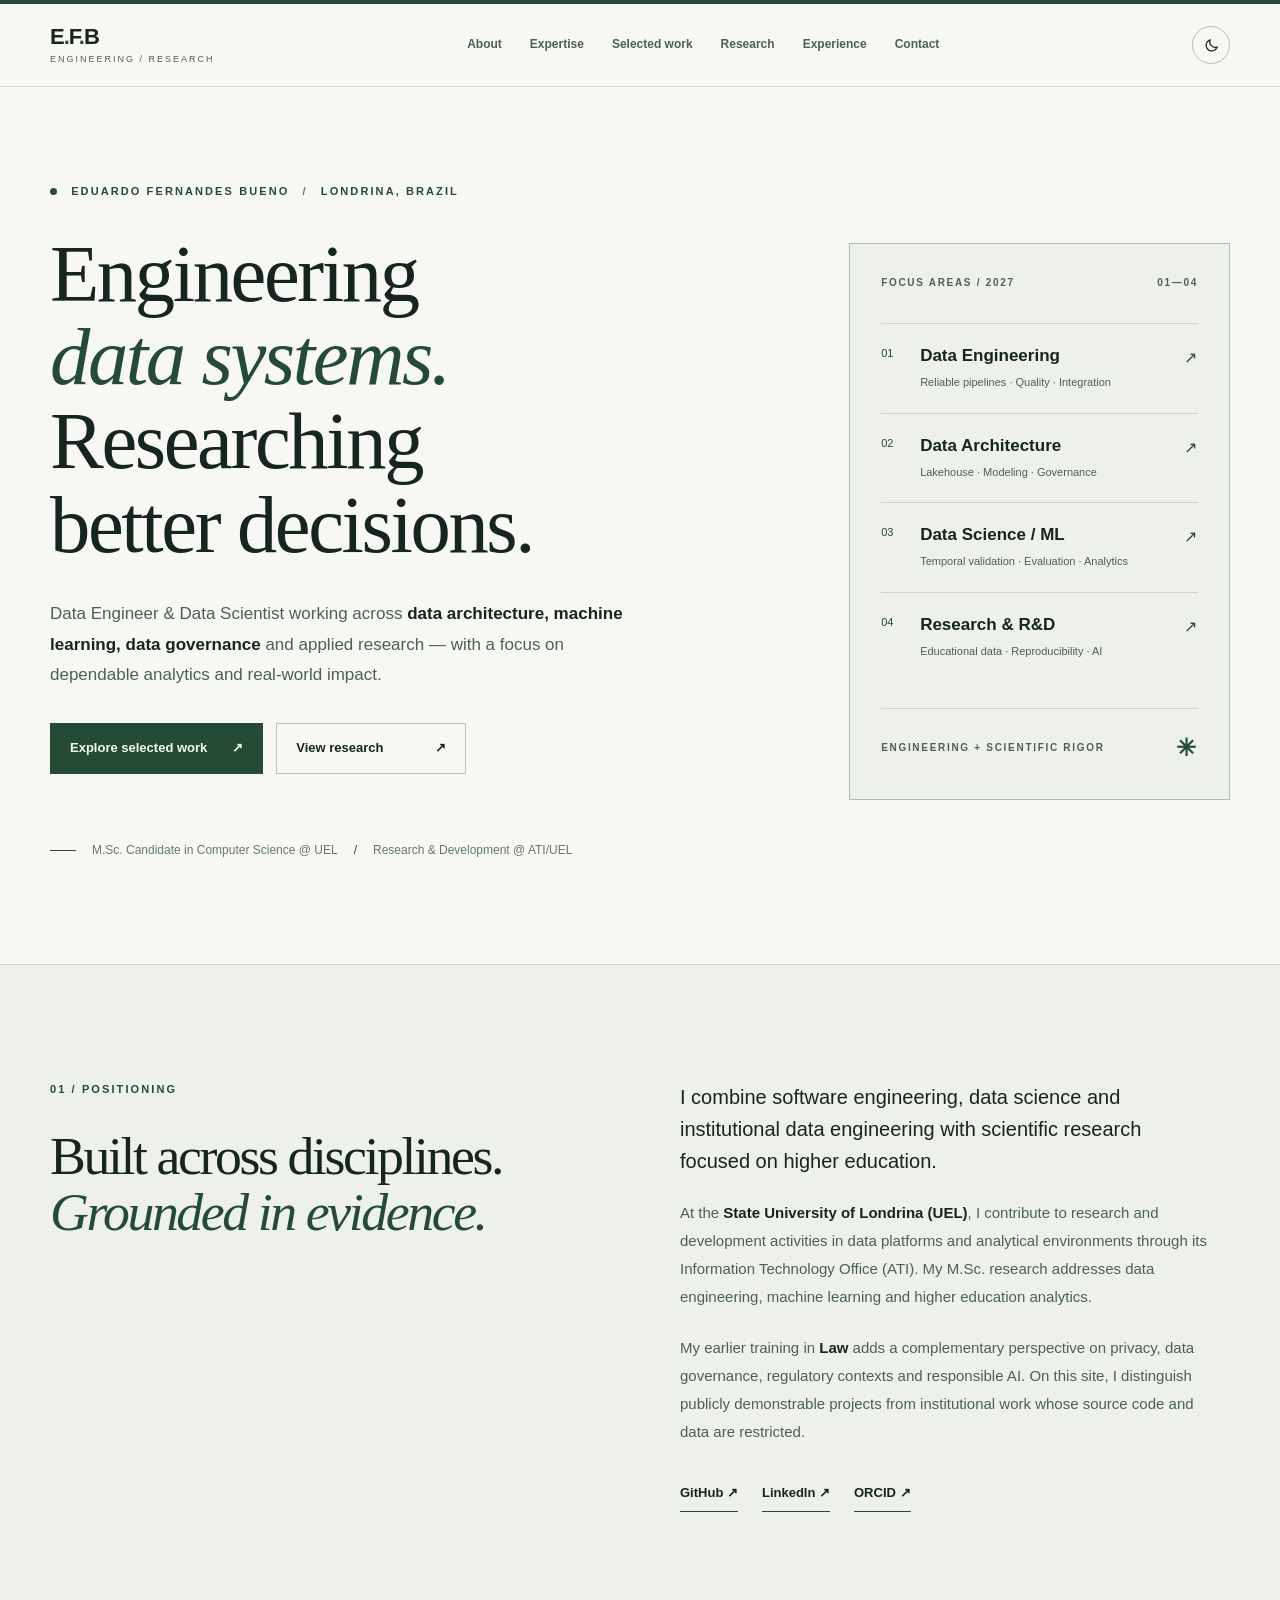
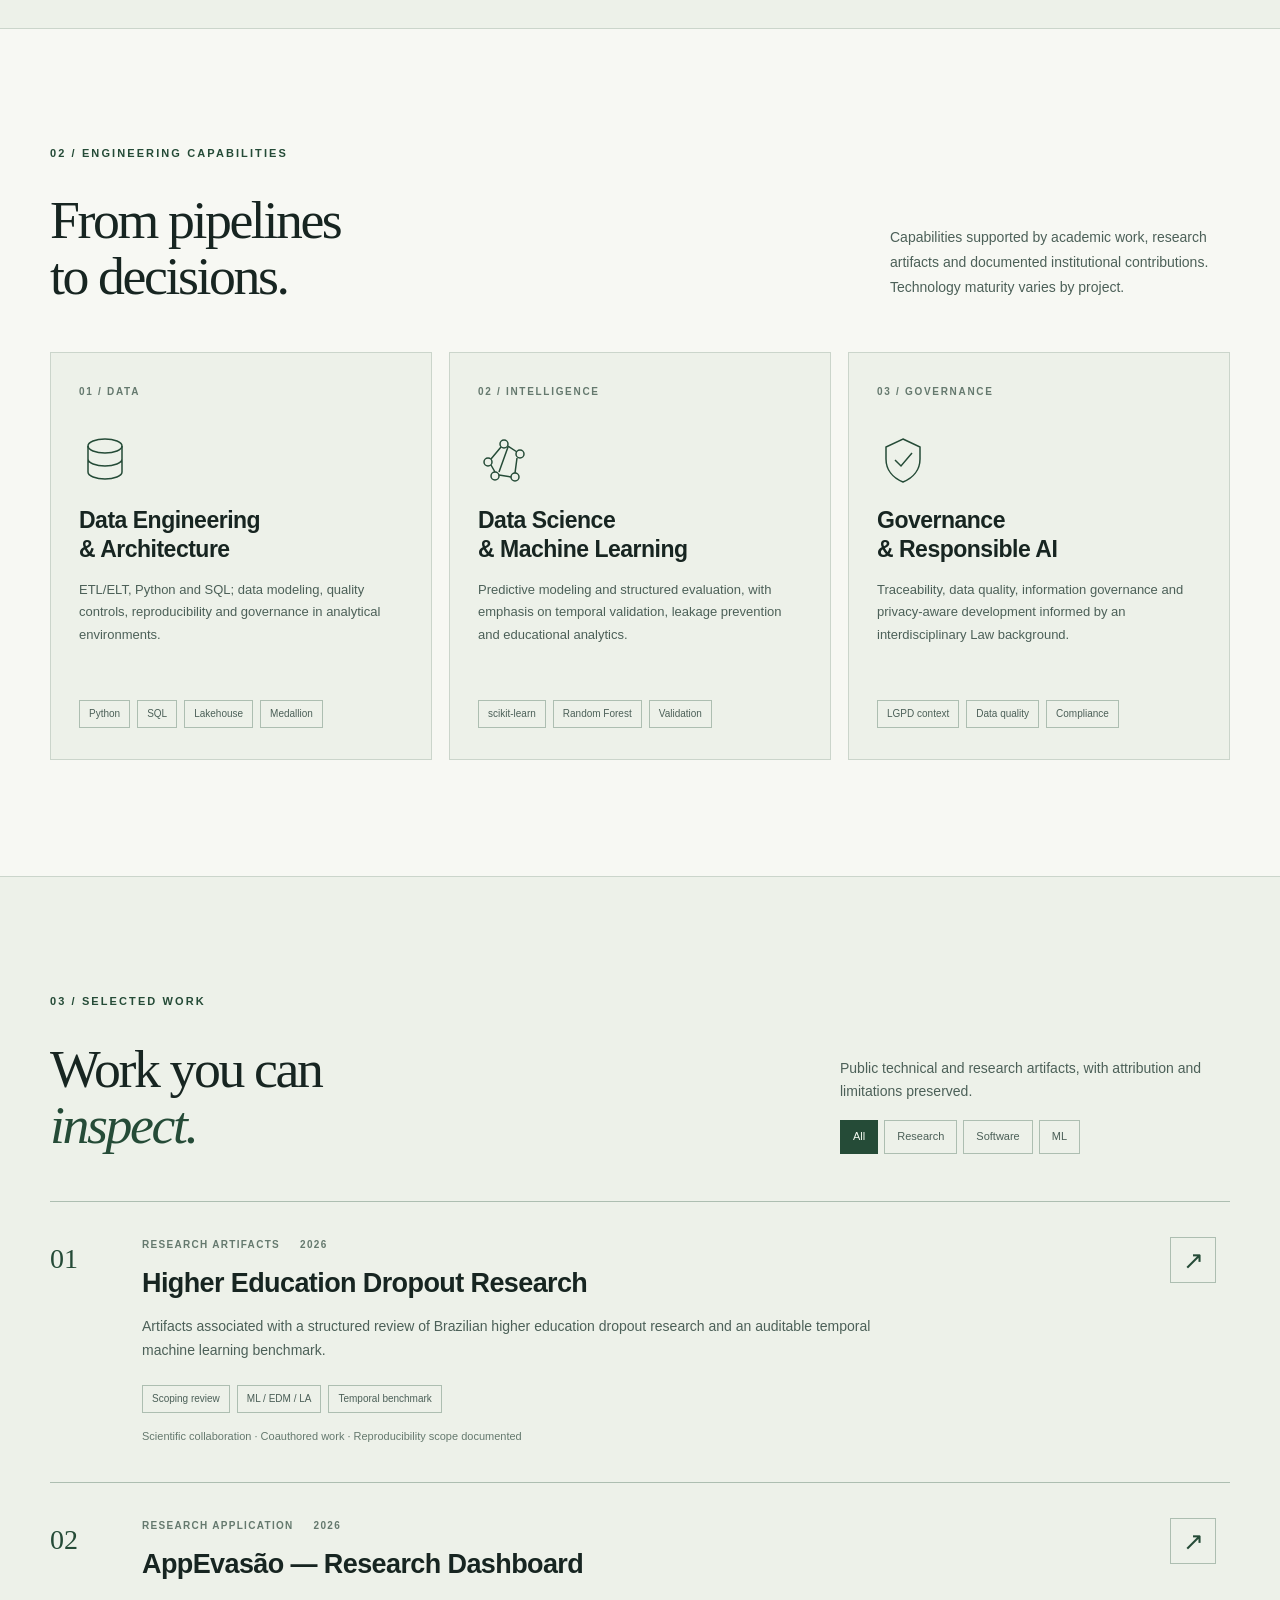
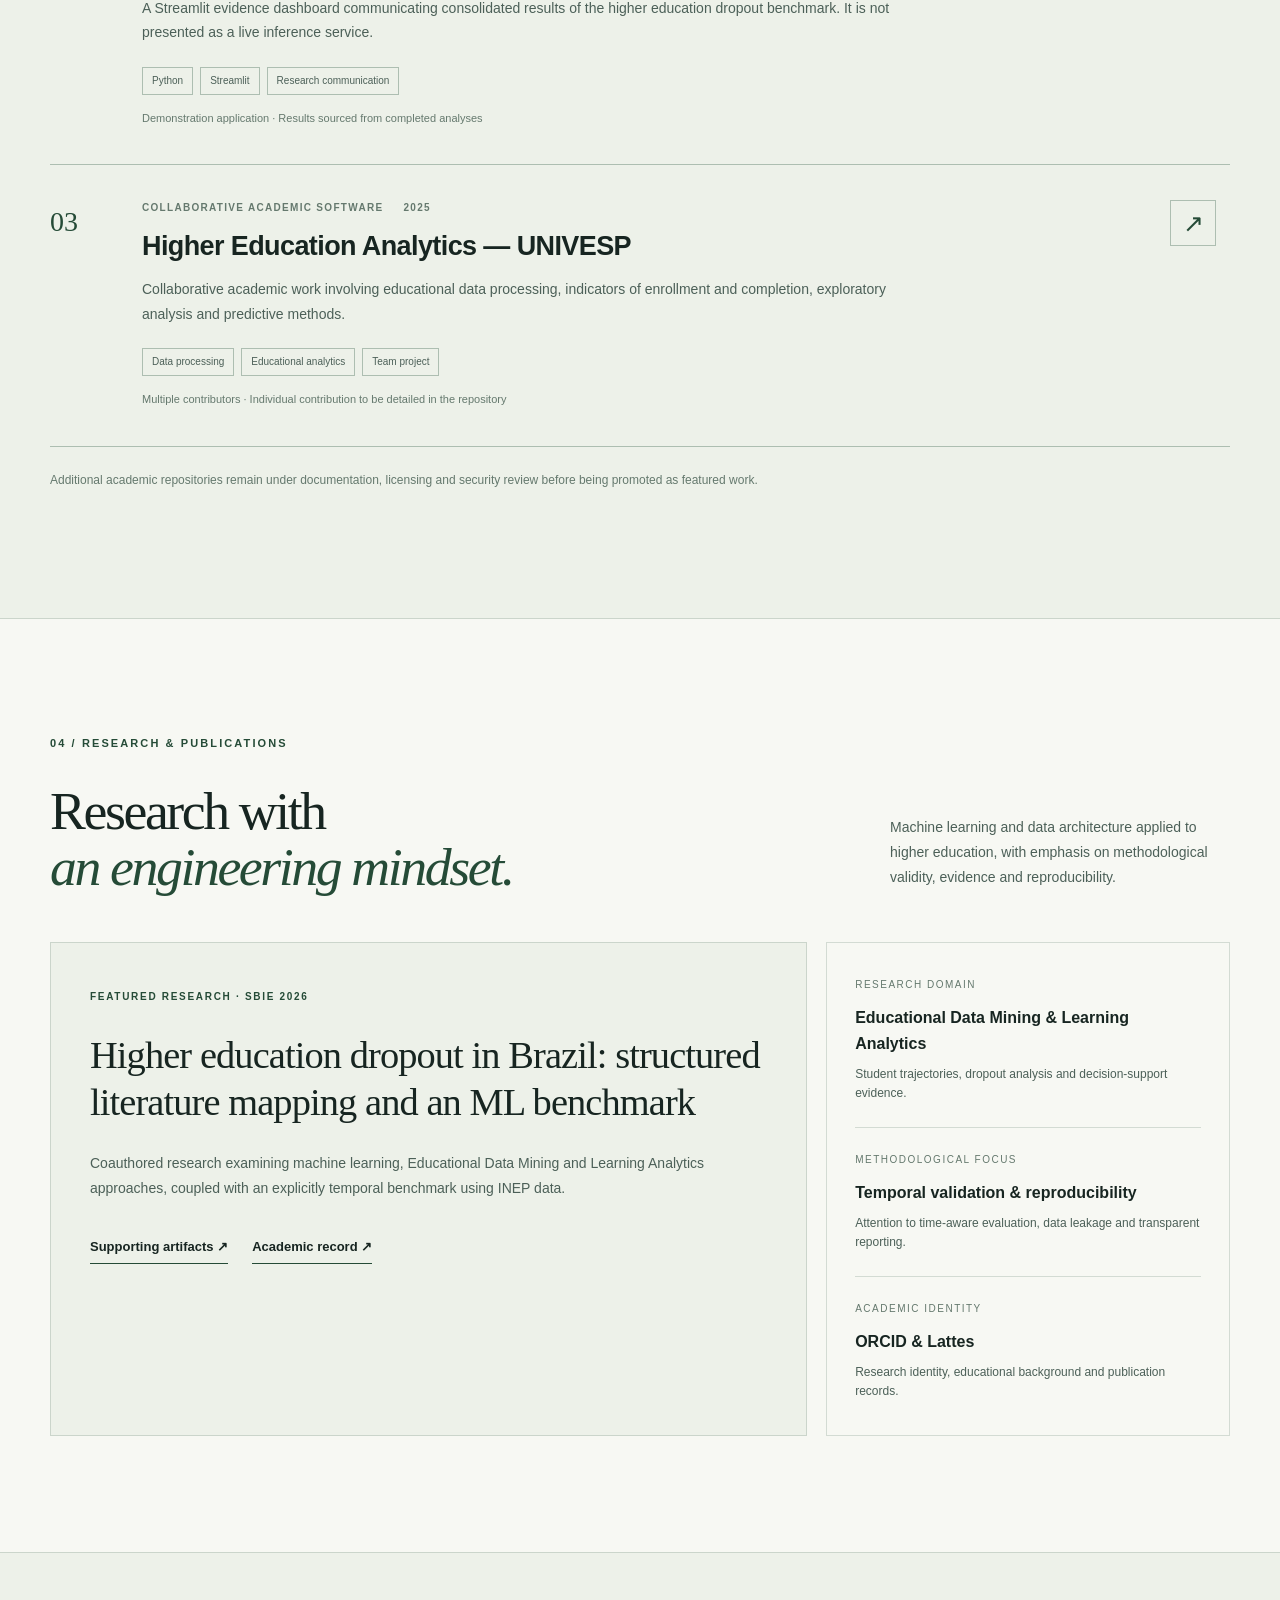
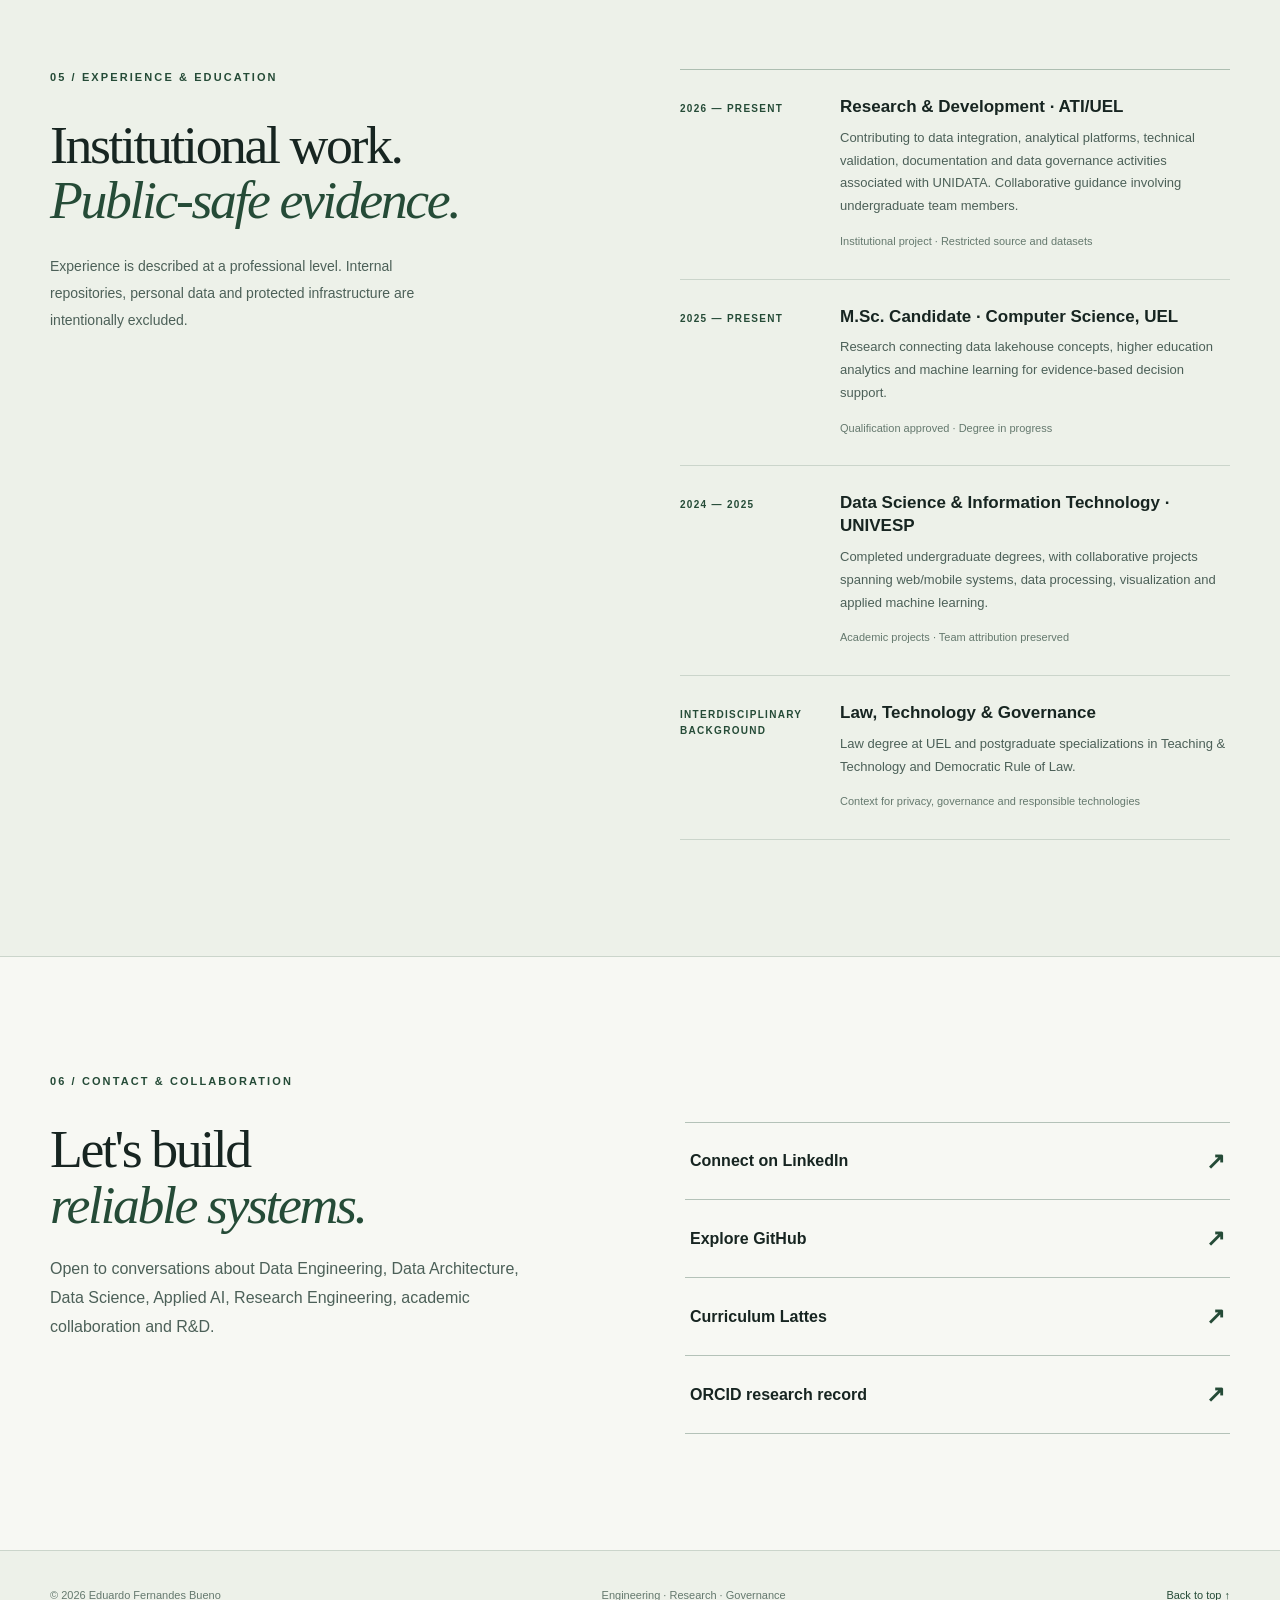
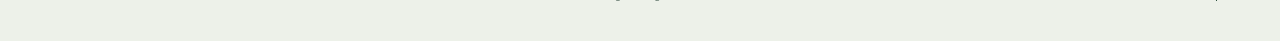
==== index.html @ 94a00563 "feat: create professional engineering and research portfolio" ====
<!doctype html>
<html lang="en" data-theme="dark">
<head>
  <meta charset="utf-8">
  <meta name="viewport" content="width=device-width, initial-scale=1">
  <meta name="color-scheme" content="dark light">
  <meta name="description" content="Eduardo Fernandes Bueno — Data Engineer, Data Scientist and M.Sc. candidate at UEL. Portfolio in data architecture, ML research, data governance and applied R&D.">
  <meta name="author" content="Eduardo Fernandes Bueno">
  <meta name="robots" content="index, follow">
  <link rel="canonical" href="https://eduardofernandesbueno.github.io/">
  <meta property="og:type" content="website">
  <meta property="og:site_name" content="Eduardo Fernandes Bueno · Engineering & Research">
  <meta property="og:title" content="Eduardo Fernandes Bueno | Data Engineering, ML & Research">
  <meta property="og:description" content="Evidence-led data engineering, applied machine learning and research at the intersection of technology, governance and higher education.">
  <meta property="og:url" content="https://eduardofernandesbueno.github.io/">
  <meta name="twitter:card" content="summary">
  <meta name="theme-color" content="#0d171a">
  <link rel="icon" href="assets/favicon.svg" type="image/svg+xml">
  <link rel="stylesheet" href="styles.css">
  <title>Eduardo Fernandes Bueno — Data Engineering, Machine Learning & Research</title>
  <script type="application/ld+json">
  {
    "@context": "https://schema.org",
    "@type": "Person",
    "name": "Eduardo Fernandes Bueno",
    "alternateName": "Eduardo F. Bueno",
    "url": "https://eduardofernandesbueno.github.io/",
    "description": "Data Engineer, Data Scientist and M.Sc. candidate in Computer Science at the State University of Londrina, Brazil.",
    "affiliation": {"@type": "CollegeOrUniversity", "name": "State University of Londrina", "alternateName": "UEL", "url": "https://www.uel.br/"},
    "alumniOf": [
      {"@type":"CollegeOrUniversity","name":"Virtual University of the State of São Paulo","alternateName":"UNIVESP"},
      {"@type":"CollegeOrUniversity","name":"State University of Londrina","alternateName":"UEL"}
    ],
    "knowsAbout": ["Data Engineering", "Data Architecture", "Data Science", "Machine Learning", "Data Governance", "Educational Data Mining", "Learning Analytics"],
    "sameAs": [
      "https://github.com/eduardofernandesbueno",
      "https://www.linkedin.com/in/eduardofernandesbueno/",
      "http://lattes.cnpq.br/8716619580595259",
      "https://orcid.org/0009-0000-8620-0211"
    ]
  }
  </script>
</head>
<body>
  <a class="skip-link" href="#main">Skip to content</a>
  <div class="top-rule" aria-hidden="true"></div>
  <header class="site-header">
    <div class="container header-inner">
      <a class="brand" href="#home" aria-label="Eduardo Fernandes Bueno — home"><span class="brand-mark" aria-hidden="true">E<span>.</span>F<span>.</span>B</span><span class="brand-caption">ENGINEERING / RESEARCH</span></a>
      <nav class="site-nav" id="site-nav" aria-label="Primary navigation">
        <a href="#about">About</a><a href="#expertise">Expertise</a><a href="#work">Selected work</a><a href="#research">Research</a><a href="#experience">Experience</a><a href="#contact">Contact</a>
      </nav>
      <div class="header-actions">
        <button class="icon-button" id="theme-toggle" type="button" aria-label="Switch color theme" title="Toggle light/dark mode"><svg aria-hidden="true" viewBox="0 0 24 24" fill="none" stroke="currentColor" stroke-width="1.7"><path d="M20 14.1A8 8 0 0 1 9.9 4 8 8 0 1 0 20 14.1Z"/></svg></button>
        <button class="icon-button mobile-menu" id="menu-toggle" type="button" aria-controls="site-nav" aria-expanded="false" aria-label="Open navigation"><svg aria-hidden="true" viewBox="0 0 24 24" fill="none" stroke="currentColor" stroke-width="1.8"><path d="M4 7h16M4 12h16M4 17h16"/></svg></button>
      </div>
    </div>
  </header>

  <main id="main">
    <section id="home" class="hero container" aria-labelledby="hero-title">
      <div class="hero-main">
        <p class="eyebrow"><span class="status-dot" aria-hidden="true"></span> EDUARDO FERNANDES BUENO <span class="divider-dot">/</span> LONDRINA, BRAZIL</p>
        <h1 id="hero-title">Engineering<br><em>data systems.</em><br>Researching<br>better decisions.</h1>
        <p class="hero-description">Data Engineer &amp; Data Scientist working across <strong>data architecture, machine learning, data governance</strong> and applied research — with a focus on dependable analytics and real-world impact.</p>
        <div class="hero-actions"><a class="button button-primary" href="#work">Explore selected work <span aria-hidden="true">↗</span></a><a class="button button-secondary" href="#research">View research <span aria-hidden="true">↗</span></a></div>
        <div class="hero-bottom"><span class="mini-rule" aria-hidden="true"></span><span>M.Sc. Candidate in Computer Science @ UEL</span><span class="slash">/</span><span>Research &amp; Development @ ATI/UEL</span></div>
      </div>
      <aside class="hero-panel" aria-label="Areas of focus">
        <div class="panel-top"><span>FOCUS AREAS / 2027</span><span aria-hidden="true">01—04</span></div>
        <div class="focus-list">
          <div class="focus-row"><span class="focus-number">01</span><div><strong>Data Engineering</strong><small>Reliable pipelines · Quality · Integration</small></div><span class="focus-arrow" aria-hidden="true">↗</span></div>
          <div class="focus-row"><span class="focus-number">02</span><div><strong>Data Architecture</strong><small>Lakehouse · Modeling · Governance</small></div><span class="focus-arrow" aria-hidden="true">↗</span></div>
          <div class="focus-row"><span class="focus-number">03</span><div><strong>Data Science / ML</strong><small>Temporal validation · Evaluation · Analytics</small></div><span class="focus-arrow" aria-hidden="true">↗</span></div>
          <div class="focus-row"><span class="focus-number">04</span><div><strong>Research &amp; R&amp;D</strong><small>Educational data · Reproducibility · AI</small></div><span class="focus-arrow" aria-hidden="true">↗</span></div>
        </div>
        <div class="panel-bottom"><span>ENGINEERING + SCIENTIFIC RIGOR</span><span class="small-asterisk">✳</span></div>
      </aside>
    </section>

    <section id="about" class="section section-contrast">
      <div class="container about-grid">
        <div><p class="section-label">01 / POSITIONING</p><h2>Built across disciplines.<br><em>Grounded in evidence.</em></h2></div>
        <div class="body-column"><p class="lead">I combine software engineering, data science and institutional data engineering with scientific research focused on higher education.</p><p>At the <strong>State University of Londrina (UEL)</strong>, I contribute to research and development activities in data platforms and analytical environments through its Information Technology Office (ATI). My M.Sc. research addresses data engineering, machine learning and higher education analytics.</p><p>My earlier training in <strong>Law</strong> adds a complementary perspective on privacy, data governance, regulatory contexts and responsible AI. On this site, I distinguish publicly demonstrable projects from institutional work whose source code and data are restricted.</p><div class="inline-links"><a href="https://github.com/eduardofernandesbueno" target="_blank" rel="noopener noreferrer">GitHub ↗</a><a href="https://www.linkedin.com/in/eduardofernandesbueno/" target="_blank" rel="noopener noreferrer">LinkedIn ↗</a><a href="https://orcid.org/0009-0000-8620-0211" target="_blank" rel="noopener noreferrer">ORCID ↗</a></div></div>
      </div>
    </section>

    <section id="expertise" class="section container">
      <div class="section-heading"><div><p class="section-label">02 / ENGINEERING CAPABILITIES</p><h2>From pipelines<br>to decisions.</h2></div><p class="section-aside">Capabilities supported by academic work, research artifacts and documented institutional contributions. Technology maturity varies by project.</p></div>
      <div class="expertise-grid">
        <article class="expertise-card"><span class="card-index">01 / DATA</span><div class="expertise-icon" aria-hidden="true"><svg viewBox="0 0 52 52" fill="none" stroke="currentColor" stroke-width="1.5"><ellipse cx="26" cy="12" rx="17" ry="7"/><path d="M9 12v13c0 4 8 7 17 7s17-3 17-7V12M9 25v13c0 4 8 7 17 7s17-3 17-7V25"/></svg></div><h3>Data Engineering<br>&amp; Architecture</h3><p>ETL/ELT, Python and SQL; data modeling, quality controls, reproducibility and governance in analytical environments.</p><div class="tags"><span>Python</span><span>SQL</span><span>Lakehouse</span><span>Medallion</span></div></article>
        <article class="expertise-card"><span class="card-index">02 / INTELLIGENCE</span><div class="expertise-icon" aria-hidden="true"><svg viewBox="0 0 52 52" fill="none" stroke="currentColor" stroke-width="1.5"><circle cx="10" cy="28" r="4"/><circle cx="26" cy="10" r="4"/><circle cx="42" cy="20" r="4"/><circle cx="37" cy="43" r="4"/><circle cx="17" cy="42" r="4"/><path d="m13 25 10-12m7-1 9 6m0 6-2 15M21 41l12 2M13 31l4 7m13-25-9 25"/></svg></div><h3>Data Science<br>&amp; Machine Learning</h3><p>Predictive modeling and structured evaluation, with emphasis on temporal validation, leakage prevention and educational analytics.</p><div class="tags"><span>scikit-learn</span><span>Random Forest</span><span>Validation</span></div></article>
        <article class="expertise-card"><span class="card-index">03 / GOVERNANCE</span><div class="expertise-icon" aria-hidden="true"><svg viewBox="0 0 52 52" fill="none" stroke="currentColor" stroke-width="1.5"><path d="m26 5 17 8v12c0 11-7 19-17 23C16 44 9 36 9 25V13L26 5Z"/><path d="m18 26 6 6 11-13"/></svg></div><h3>Governance<br>&amp; Responsible AI</h3><p>Traceability, data quality, information governance and privacy-aware development informed by an interdisciplinary Law background.</p><div class="tags"><span>LGPD context</span><span>Data quality</span><span>Compliance</span></div></article>
      </div>
    </section>

    <section id="work" class="section section-work">
      <div class="container">
        <div class="section-heading"><div><p class="section-label">03 / SELECTED WORK</p><h2>Work you can<br><em>inspect.</em></h2></div><div class="work-tools"><p>Public technical and research artifacts, with attribution and limitations preserved.</p><div class="filter-controls" role="group" aria-label="Filter selected work"><button type="button" class="filter active" data-filter="all" aria-pressed="true">All</button><button type="button" class="filter" data-filter="research" aria-pressed="false">Research</button><button type="button" class="filter" data-filter="software" aria-pressed="false">Software</button><button type="button" class="filter" data-filter="ml" aria-pressed="false">ML</button></div></div></div>
        <div class="projects" id="project-list">
          <article class="project" data-categories="research ml"><div class="project-number">01</div><div class="project-content"><div class="project-meta"><span>RESEARCH ARTIFACTS</span><span>2026</span></div><h3>Higher Education Dropout Research</h3><p>Artifacts associated with a structured review of Brazilian higher education dropout research and an auditable temporal machine learning benchmark.</p><div class="project-tags"><span>Scoping review</span><span>ML / EDM / LA</span><span>Temporal benchmark</span></div><div class="project-note">Scientific collaboration · Coauthored work · Reproducibility scope documented</div></div><a class="project-link" href="https://github.com/eduardofernandesbueno/sbie2026-evasao-ensino-superior-artefatos" target="_blank" rel="noopener noreferrer" aria-label="Open research artifacts repository">↗</a></article>
          <article class="project" data-categories="software ml"><div class="project-number">02</div><div class="project-content"><div class="project-meta"><span>RESEARCH APPLICATION</span><span>2026</span></div><h3>AppEvasão — Research Dashboard</h3><p>A Streamlit evidence dashboard communicating consolidated results of the higher education dropout benchmark. It is not presented as a live inference service.</p><div class="project-tags"><span>Python</span><span>Streamlit</span><span>Research communication</span></div><div class="project-note">Demonstration application · Results sourced from completed analyses</div></div><a class="project-link" href="https://github.com/eduardofernandesbueno/appevasao-sbie-deploy" target="_blank" rel="noopener noreferrer" aria-label="Open AppEvasão repository">↗</a></article>
          <article class="project" data-categories="software ml"><div class="project-number">03</div><div class="project-content"><div class="project-meta"><span>COLLABORATIVE ACADEMIC SOFTWARE</span><span>2025</span></div><h3>Higher Education Analytics — UNIVESP</h3><p>Collaborative academic work involving educational data processing, indicators of enrollment and completion, exploratory analysis and predictive methods.</p><div class="project-tags"><span>Data processing</span><span>Educational analytics</span><span>Team project</span></div><div class="project-note">Multiple contributors · Individual contribution to be detailed in the repository</div></div><a class="project-link" href="https://github.com/eduardofernandesbueno/TCC" target="_blank" rel="noopener noreferrer" aria-label="Open UNIVESP TCC repository">↗</a></article>
        </div>
        <p class="work-footnote">Additional academic repositories remain under documentation, licensing and security review before being promoted as featured work.</p>
      </div>
    </section>

    <section id="research" class="section container">
      <div class="section-heading"><div><p class="section-label">04 / RESEARCH & PUBLICATIONS</p><h2>Research with<br><em>an engineering mindset.</em></h2></div><p class="section-aside">Machine learning and data architecture applied to higher education, with emphasis on methodological validity, evidence and reproducibility.</p></div>
      <div class="research-layout"><div class="research-feature"><span class="research-tag">FEATURED RESEARCH · SBIE 2026</span><h3>Higher education dropout in Brazil: structured literature mapping and an ML benchmark</h3><p>Coauthored research examining machine learning, Educational Data Mining and Learning Analytics approaches, coupled with an explicitly temporal benchmark using INEP data.</p><div class="research-actions"><a class="text-arrow" href="https://github.com/eduardofernandesbueno/sbie2026-evasao-ensino-superior-artefatos" target="_blank" rel="noopener noreferrer">Supporting artifacts <span aria-hidden="true">↗</span></a><a class="text-arrow" href="http://lattes.cnpq.br/8716619580595259" target="_blank" rel="noopener noreferrer">Academic record <span aria-hidden="true">↗</span></a></div></div><div class="research-side"><div class="side-item"><span>RESEARCH DOMAIN</span><strong>Educational Data Mining &amp; Learning Analytics</strong><p>Student trajectories, dropout analysis and decision-support evidence.</p></div><div class="side-item"><span>METHODOLOGICAL FOCUS</span><strong>Temporal validation &amp; reproducibility</strong><p>Attention to time-aware evaluation, data leakage and transparent reporting.</p></div><div class="side-item"><span>ACADEMIC IDENTITY</span><strong>ORCID &amp; Lattes</strong><p>Research identity, educational background and publication records.</p></div></div></div>
    </section>

    <section id="experience" class="section section-contrast"><div class="container experience-grid"><div><p class="section-label">05 / EXPERIENCE & EDUCATION</p><h2>Institutional work.<br><em>Public-safe evidence.</em></h2><p class="experience-intro">Experience is described at a professional level. Internal repositories, personal data and protected infrastructure are intentionally excluded.</p></div><div class="timeline"><article class="timeline-item"><span>2026 — PRESENT</span><div><h3>Research &amp; Development · ATI/UEL</h3><p>Contributing to data integration, analytical platforms, technical validation, documentation and data governance activities associated with UNIDATA. Collaborative guidance involving undergraduate team members.</p><small>Institutional project · Restricted source and datasets</small></div></article><article class="timeline-item"><span>2025 — PRESENT</span><div><h3>M.Sc. Candidate · Computer Science, UEL</h3><p>Research connecting data lakehouse concepts, higher education analytics and machine learning for evidence-based decision support.</p><small>Qualification approved · Degree in progress</small></div></article><article class="timeline-item"><span>2024 — 2025</span><div><h3>Data Science &amp; Information Technology · UNIVESP</h3><p>Completed undergraduate degrees, with collaborative projects spanning web/mobile systems, data processing, visualization and applied machine learning.</p><small>Academic projects · Team attribution preserved</small></div></article><article class="timeline-item"><span>INTERDISCIPLINARY BACKGROUND</span><div><h3>Law, Technology &amp; Governance</h3><p>Law degree at UEL and postgraduate specializations in Teaching &amp; Technology and Democratic Rule of Law.</p><small>Context for privacy, governance and responsible technologies</small></div></article></div></div></section>

    <section id="contact" class="section contact-section container"><p class="section-label">06 / CONTACT & COLLABORATION</p><div class="contact-grid"><div><h2>Let's build<br><em>reliable systems.</em></h2><p>Open to conversations about Data Engineering, Data Architecture, Data Science, Applied AI, Research Engineering, academic collaboration and R&amp;D.</p></div><div class="contact-links"><a href="https://www.linkedin.com/in/eduardofernandesbueno/" target="_blank" rel="noopener noreferrer"><span>Connect on LinkedIn</span><span aria-hidden="true">↗</span></a><a href="https://github.com/eduardofernandesbueno" target="_blank" rel="noopener noreferrer"><span>Explore GitHub</span><span aria-hidden="true">↗</span></a><a href="http://lattes.cnpq.br/8716619580595259" target="_blank" rel="noopener noreferrer"><span>Curriculum Lattes</span><span aria-hidden="true">↗</span></a><a href="https://orcid.org/0009-0000-8620-0211" target="_blank" rel="noopener noreferrer"><span>ORCID research record</span><span aria-hidden="true">↗</span></a></div></div></section>
  </main>
  <footer class="site-footer"><div class="container footer-inner"><span>© <span id="year">2026</span> Eduardo Fernandes Bueno</span><span>Engineering · Research · Governance</span><a href="#home">Back to top ↑</a></div></footer>
  <script src="script.js" defer></script>
</body>
</html>
---- styles.css ----
:root {--bg:#0d171a;--bg-2:#101e20;--bg-3:#152429;--ink:#f1f4ee;--muted:#a5b3b0;--quiet:#7e918e;--accent:#d3f2ca;--accent-dark:#17271f;--border:rgba(205,228,217,.15);--border-strong:rgba(205,228,217,.28);--body-font:ui-sans-serif,-apple-system,BlinkMacSystemFont,"Segoe UI",Arial,sans-serif;--display-font:Georgia,"Times New Roman",serif}
html[data-theme="light"] {--bg:#f7f8f3;--bg-2:#edf1e9;--bg-3:#e4eadf;--ink:#172521;--muted:#4c6058;--quiet:#65796e;--accent:#254b37;--accent-dark:#f5fbf2;--border:rgba(26,71,48,.16);--border-strong:rgba(26,71,48,.3)}
*{box-sizing:border-box}html{scroll-behavior:smooth;scroll-padding-top:88px}body{background:var(--bg);color:var(--ink);font:400 16px/1.6 var(--body-font);margin:0;-webkit-font-smoothing:antialiased}a{color:inherit;text-decoration:none}a:focus-visible,button:focus-visible{outline:3px solid var(--accent);outline-offset:4px}button{font:inherit}button,a{ -webkit-tap-highlight-color:transparent}::selection{background:var(--accent);color:var(--bg)}.container{width:min(1180px,calc(100% - 80px));margin-inline:auto}.top-rule{height:4px;background:var(--accent)}.skip-link{position:absolute;left:16px;top:-80px;padding:10px;background:var(--accent);color:var(--bg);z-index:1000}.skip-link:focus{top:12px}.site-header{position:sticky;top:0;z-index:40;background:var(--bg);border-bottom:1px solid var(--border)}.header-inner{min-height:82px;display:flex;align-items:center;justify-content:space-between;gap:26px}.brand{display:flex;flex-direction:column;line-height:1}.brand-mark{font-weight:800;font-size:22px;letter-spacing:-1px}.brand-mark span{color:var(--accent)}.brand-caption{font-size:9px;letter-spacing:2px;color:var(--muted);margin-top:7px}.site-nav{display:flex;gap:28px;align-items:center}.site-nav a{color:var(--muted);font-size:12px;font-weight:600;transition:color .2s}.site-nav a:hover{color:var(--ink)}.header-actions{display:flex;gap:8px}.icon-button{background:transparent;color:var(--ink);border:1px solid var(--border-strong);width:38px;height:38px;display:inline-grid;place-items:center;border-radius:50%;cursor:pointer}.icon-button svg{width:17px;height:17px}.mobile-menu{display:none}.hero{display:grid;grid-template-columns:minmax(0,1.6fr) minmax(320px,.82fr);gap:56px;padding-block:96px 104px;align-items:center}.eyebrow,.section-label{font-size:11px;letter-spacing:2.1px;font-weight:700;color:var(--accent);margin:0 0 31px}.status-dot{display:inline-block;width:7px;height:7px;border-radius:50%;background:var(--accent);margin-right:9px}.divider-dot{color:var(--quiet);padding-inline:8px}.hero h1,.section h2{font-family:var(--display-font);font-weight:400;line-height:1.04;letter-spacing:-2.4px}.hero h1{font-size:clamp(58px,6.3vw,96px);margin:0 0 32px}.hero h1 em,.section h2 em{font-weight:400;color:var(--accent)}.hero-description{color:var(--muted);font-size:17px;max-width:590px;margin:0 0 32px;line-height:1.8}.hero-description strong{color:var(--ink);font-weight:550}.hero-actions{display:flex;flex-wrap:wrap;gap:13px;margin-bottom:67px}.button{display:inline-flex;align-items:center;justify-content:space-between;gap:25px;padding:14px 19px;min-width:190px;font-size:13px;font-weight:700;border:1px solid var(--border-strong);transition:transform .2s,background .2s}.button:hover{transform:translateY(-2px)}.button-primary{background:var(--accent);color:var(--accent-dark);border-color:var(--accent)}.button-secondary{color:var(--ink)}.hero-bottom{display:flex;gap:16px;flex-wrap:wrap;align-items:center;color:var(--quiet);font-size:12px}.mini-rule{width:26px;height:1px;background:var(--accent)}.slash{color:var(--accent)}.hero-panel{border:1px solid var(--border-strong);background:var(--bg-2);padding:31px}.panel-top,.panel-bottom{display:flex;justify-content:space-between;align-items:center;font-weight:700;letter-spacing:1.7px;font-size:10px;color:var(--muted)}.focus-list{padding:32px 0 27px}.focus-row{display:grid;grid-template-columns:24px 1fr 14px;gap:15px;align-items:start;border-top:1px solid var(--border);padding:21px 0}.focus-number{color:var(--accent);font-size:11px}.focus-row strong{display:block;font-size:17px;line-height:1.35;margin-bottom:6px}.focus-row small{display:block;font-size:11px;color:var(--muted)}.focus-arrow{color:var(--accent)}.panel-bottom{border-top:1px solid var(--border);padding-top:20px}.small-asterisk{font-size:24px;color:var(--accent)}.section{padding-block:116px}.section-contrast{background:var(--bg-2);border-block:1px solid var(--border)}.about-grid,.experience-grid{display:grid;grid-template-columns:1fr 1fr;gap:80px}.section h2{font-size:clamp(40px,4.2vw,66px);margin:0}.body-column{max-width:530px;color:var(--muted);font-size:15px;line-height:1.88}.body-column p{margin:0 0 22px}.body-column .lead{font-size:20px;line-height:1.6;color:var(--ink)}.body-column strong{color:var(--ink);font-weight:650}.inline-links{display:flex;flex-wrap:wrap;gap:24px;margin-top:35px}.inline-links a,.text-arrow{font-size:13px;font-weight:700;border-bottom:1px solid var(--accent);padding-bottom:5px;color:var(--ink)}.section-heading{display:flex;justify-content:space-between;gap:40px;align-items:end;margin-bottom:47px}.section-heading h2{margin:0}.section-aside{max-width:340px;font-size:14px;color:var(--muted);margin:0 0 5px;line-height:1.8}.expertise-grid{display:grid;grid-template-columns:repeat(3,minmax(0,1fr));gap:17px}.expertise-card{border:1px solid var(--border);padding:31px 28px;background:var(--bg-2);min-height:408px;display:flex;flex-direction:column}.card-index{font-size:10px;letter-spacing:1.7px;color:var(--quiet);font-weight:700}.expertise-icon{width:58px;height:58px;color:var(--accent);margin-top:34px}.expertise-icon svg{width:52px;height:52px}.expertise-card h3{font-size:23px;line-height:1.25;letter-spacing:-.5px;margin:14px 0 15px}.expertise-card p{color:var(--muted);font-size:13px;line-height:1.75;margin:0 0 28px}.tags,.project-tags{display:flex;flex-wrap:wrap;gap:7px;margin-top:auto}.tags span,.project-tags span{font-size:10px;border:1px solid var(--border-strong);color:var(--muted);padding:5px 9px}.section-work{background:var(--bg-2);border-block:1px solid var(--border)}.work-tools{max-width:390px}.work-tools p{color:var(--muted);font-size:14px;margin:0 0 18px}.filter-controls{display:flex;flex-wrap:wrap;gap:6px}.filter{border:1px solid var(--border-strong);background:transparent;color:var(--muted);padding:7px 12px;font-size:11px;cursor:pointer}.filter.active,.filter:hover{background:var(--accent);color:var(--accent-dark);border-color:var(--accent)}.projects{border-top:1px solid var(--border-strong)}.project{display:grid;grid-template-columns:70px 1fr 60px;gap:22px;padding:35px 0 37px;border-bottom:1px solid var(--border-strong);align-items:start}.project[hidden]{display:none}.project-number{font-family:var(--display-font);font-size:28px;color:var(--accent)}.project-meta{display:flex;gap:20px;letter-spacing:1.3px;font-size:10px;color:var(--quiet);font-weight:700}.project h3{font-size:27px;letter-spacing:-.6px;margin:9px 0}.project-content>p{color:var(--muted);font-size:14px;max-width:750px;line-height:1.75;margin:0 0 22px}.project-tags{margin:0 0 15px}.project-note{font-size:11px;color:var(--quiet)}.project-link{border:1px solid var(--border-strong);height:46px;width:46px;display:grid;place-items:center;font-size:25px;color:var(--accent);transition:background .2s}.project-link:hover{background:var(--bg-3)}.work-footnote{font-size:12px;color:var(--quiet);margin-top:24px}.research-layout{display:grid;grid-template-columns:1.5fr .8fr;gap:19px}.research-feature{background:var(--bg-2);padding:39px;border:1px solid var(--border)}.research-tag{font-size:10px;letter-spacing:1.7px;color:var(--accent);font-weight:700}.research-feature h3{font-family:var(--display-font);font-size:clamp(31px,3vw,44px);font-weight:400;line-height:1.23;letter-spacing:-.9px;margin:24px 0}.research-feature p{color:var(--muted);font-size:14px;line-height:1.85;max-width:620px}.research-actions{display:flex;flex-wrap:wrap;gap:24px;margin-top:35px}.research-side{border:1px solid var(--border);padding:10px 28px}.side-item{border-bottom:1px solid var(--border);padding:24px 0}.side-item:last-child{border-bottom:0}.side-item>span{display:block;font-size:10px;letter-spacing:1.5px;color:var(--quiet);margin-bottom:12px}.side-item strong{font-size:16px}.side-item p{color:var(--muted);font-size:12px;margin:8px 0 0}.experience-intro{color:var(--muted);max-width:400px;margin-top:24px;font-size:14px;line-height:1.9}.timeline{border-top:1px solid var(--border-strong)}.timeline-item{display:grid;grid-template-columns:140px 1fr;gap:20px;border-bottom:1px solid var(--border);padding:26px 0}.timeline-item>span{font-size:10px;letter-spacing:1.3px;color:var(--accent);font-weight:700;margin-top:5px}.timeline-item h3{font-size:17px;line-height:1.35;margin:0 0 8px}.timeline-item p{font-size:13px;color:var(--muted);line-height:1.75;margin:0 0 9px}.timeline-item small{font-size:11px;color:var(--quiet)}.contact-grid{display:grid;grid-template-columns:1fr 1fr;gap:90px}.contact-grid p{max-width:480px;color:var(--muted);margin-top:22px;line-height:1.8}.contact-links{border-top:1px solid var(--border-strong)}.contact-links a{display:flex;justify-content:space-between;align-items:center;font-weight:650;font-size:16px;border-bottom:1px solid var(--border-strong);padding:20px 5px}.contact-links a span:last-child{font-size:23px;color:var(--accent)}.contact-links a:hover{color:var(--accent)}.site-footer{background:var(--bg-2);border-top:1px solid var(--border)}.footer-inner{min-height:90px;display:flex;align-items:center;justify-content:space-between;gap:20px;color:var(--quiet);font-size:11px}.footer-inner a{color:var(--accent)}
@media (max-width:1020px){.container{width:min(100% - 48px,1180px)}.site-nav{gap:17px}.site-nav a{font-size:11px}.hero{gap:26px;grid-template-columns:minmax(0,1fr) minmax(290px,.82fr)}.hero h1{font-size:clamp(57px,6vw,76px)}.about-grid,.experience-grid{gap:40px}.expertise-card{padding:25px 22px}.contact-grid{gap:50px}}
@media (max-width:760px){html{scroll-padding-top:70px}.container{width:calc(100% - 36px)}.header-inner{min-height:68px}.mobile-menu{display:inline-grid}.site-nav{position:absolute;top:68px;left:0;right:0;padding:12px 18px 20px;background:var(--bg);border-bottom:1px solid var(--border-strong);display:none;flex-direction:column;align-items:stretch;gap:0}.site-nav.open{display:flex}.site-nav a{font-size:14px;padding:11px;border-bottom:1px solid var(--border)}.hero{grid-template-columns:1fr;padding-block:56px 65px;gap:34px}.hero h1{font-size:clamp(48px,10vw,74px);letter-spacing:-1.8px}.eyebrow{font-size:10px;letter-spacing:1.2px}.hero-description{font-size:15px}.hero-actions{margin-bottom:35px}.hero-bottom{font-size:11px;gap:10px}.hero-panel{padding:24px}.focus-list{padding:12px 0}.section{padding-block:77px}.section h2{letter-spacing:-1.5px}.about-grid,.experience-grid,.contact-grid{grid-template-columns:1fr;gap:32px}.section-heading{align-items:start;display:block}.section-aside{margin-top:22px;max-width:550px}.expertise-grid{grid-template-columns:1fr}.expertise-card{min-height:320px}.expertise-icon{margin-top:24px}.work-tools{margin-top:20px}.project{grid-template-columns:30px 1fr 36px;gap:12px;padding-block:26px}.project h3{font-size:21px}.project-link{height:35px;width:35px;font-size:20px}.research-layout{grid-template-columns:1fr}.research-feature{padding:26px}.timeline-item{grid-template-columns:100px 1fr;gap:13px}.footer-inner{flex-wrap:wrap;padding-block:25px;justify-content:flex-start}.footer-inner span:nth-child(2){display:none}}
@media (max-width:390px){.hero h1{font-size:46px}.hero-actions{flex-direction:column}.button{justify-content:space-between}.timeline-item{display:block}.timeline-item>span{display:block;margin-bottom:8px}.project{grid-template-columns:1fr 34px}.project-number{display:none}.brand-caption{letter-spacing:1.2px}}
@media (prefers-reduced-motion:reduce){html{scroll-behavior:auto}*,*::before,*::after{animation-duration:.01ms!important;transition-duration:.01ms!important}}
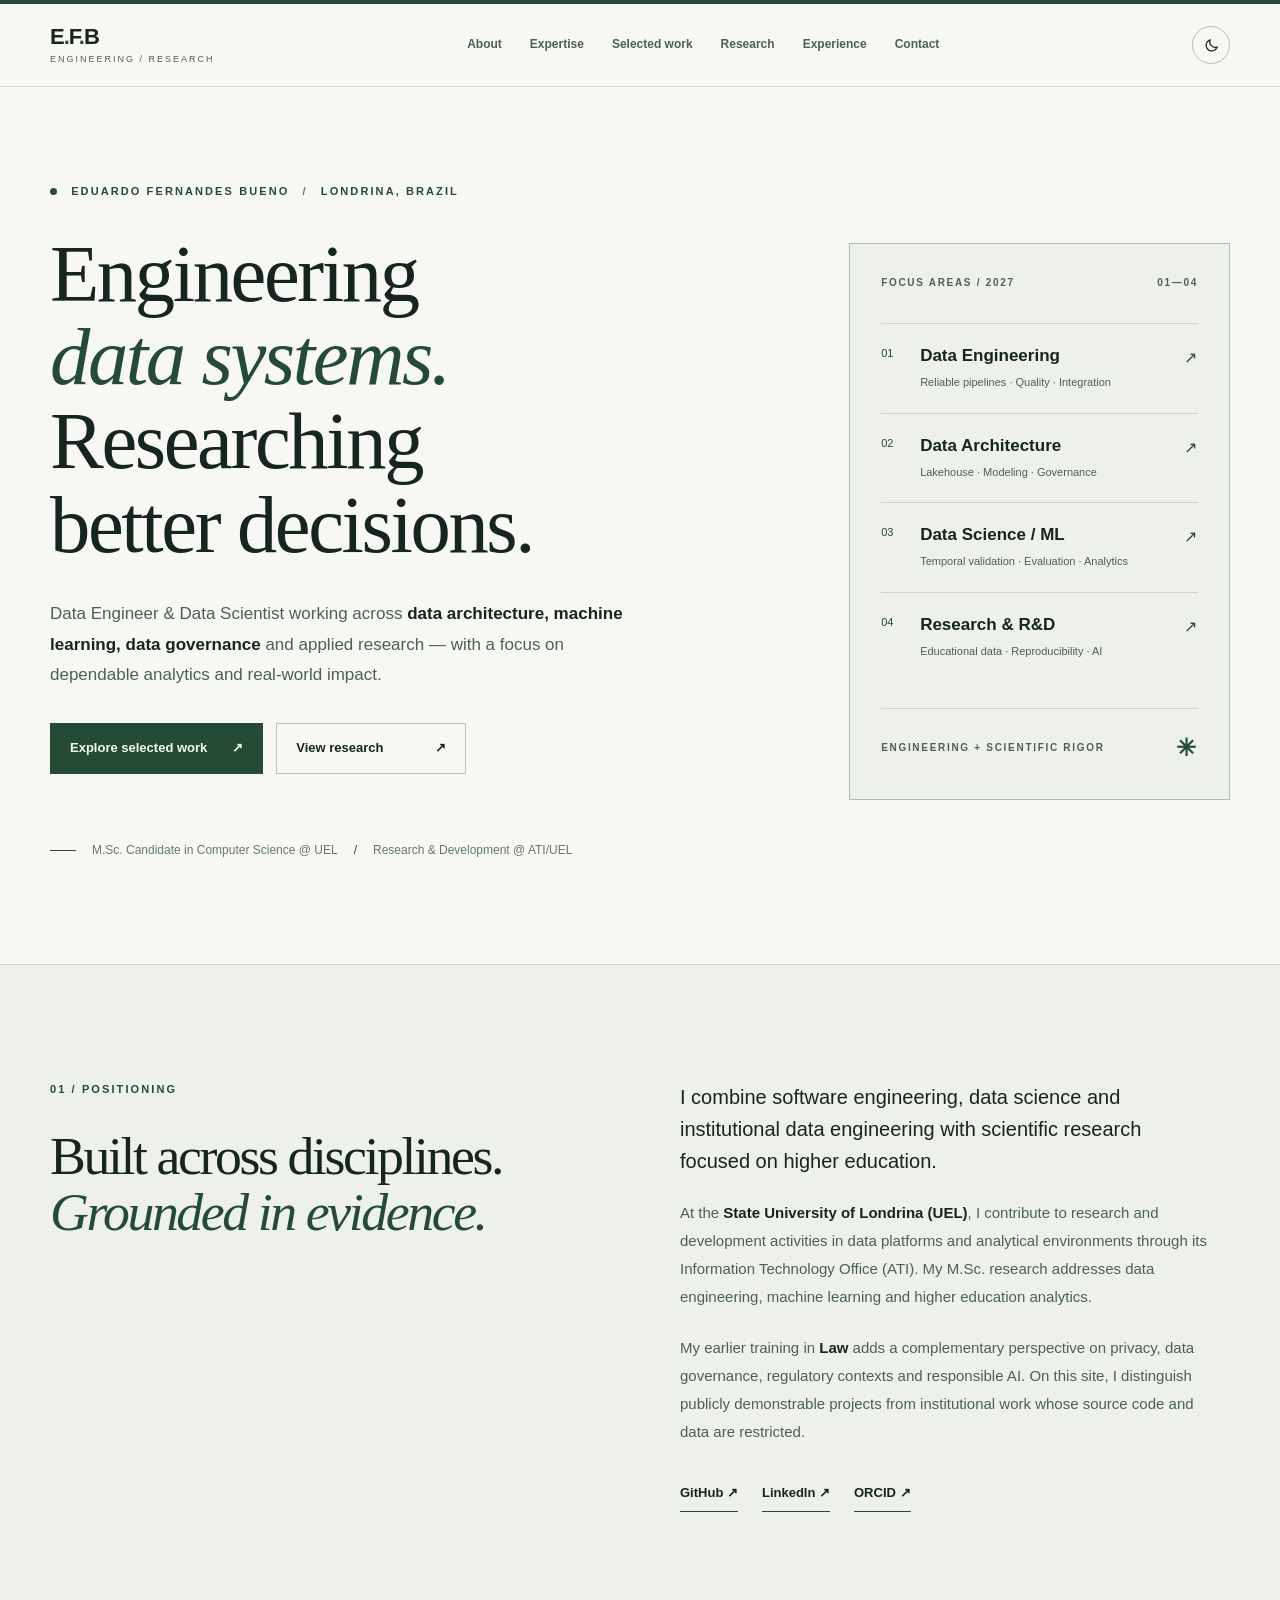
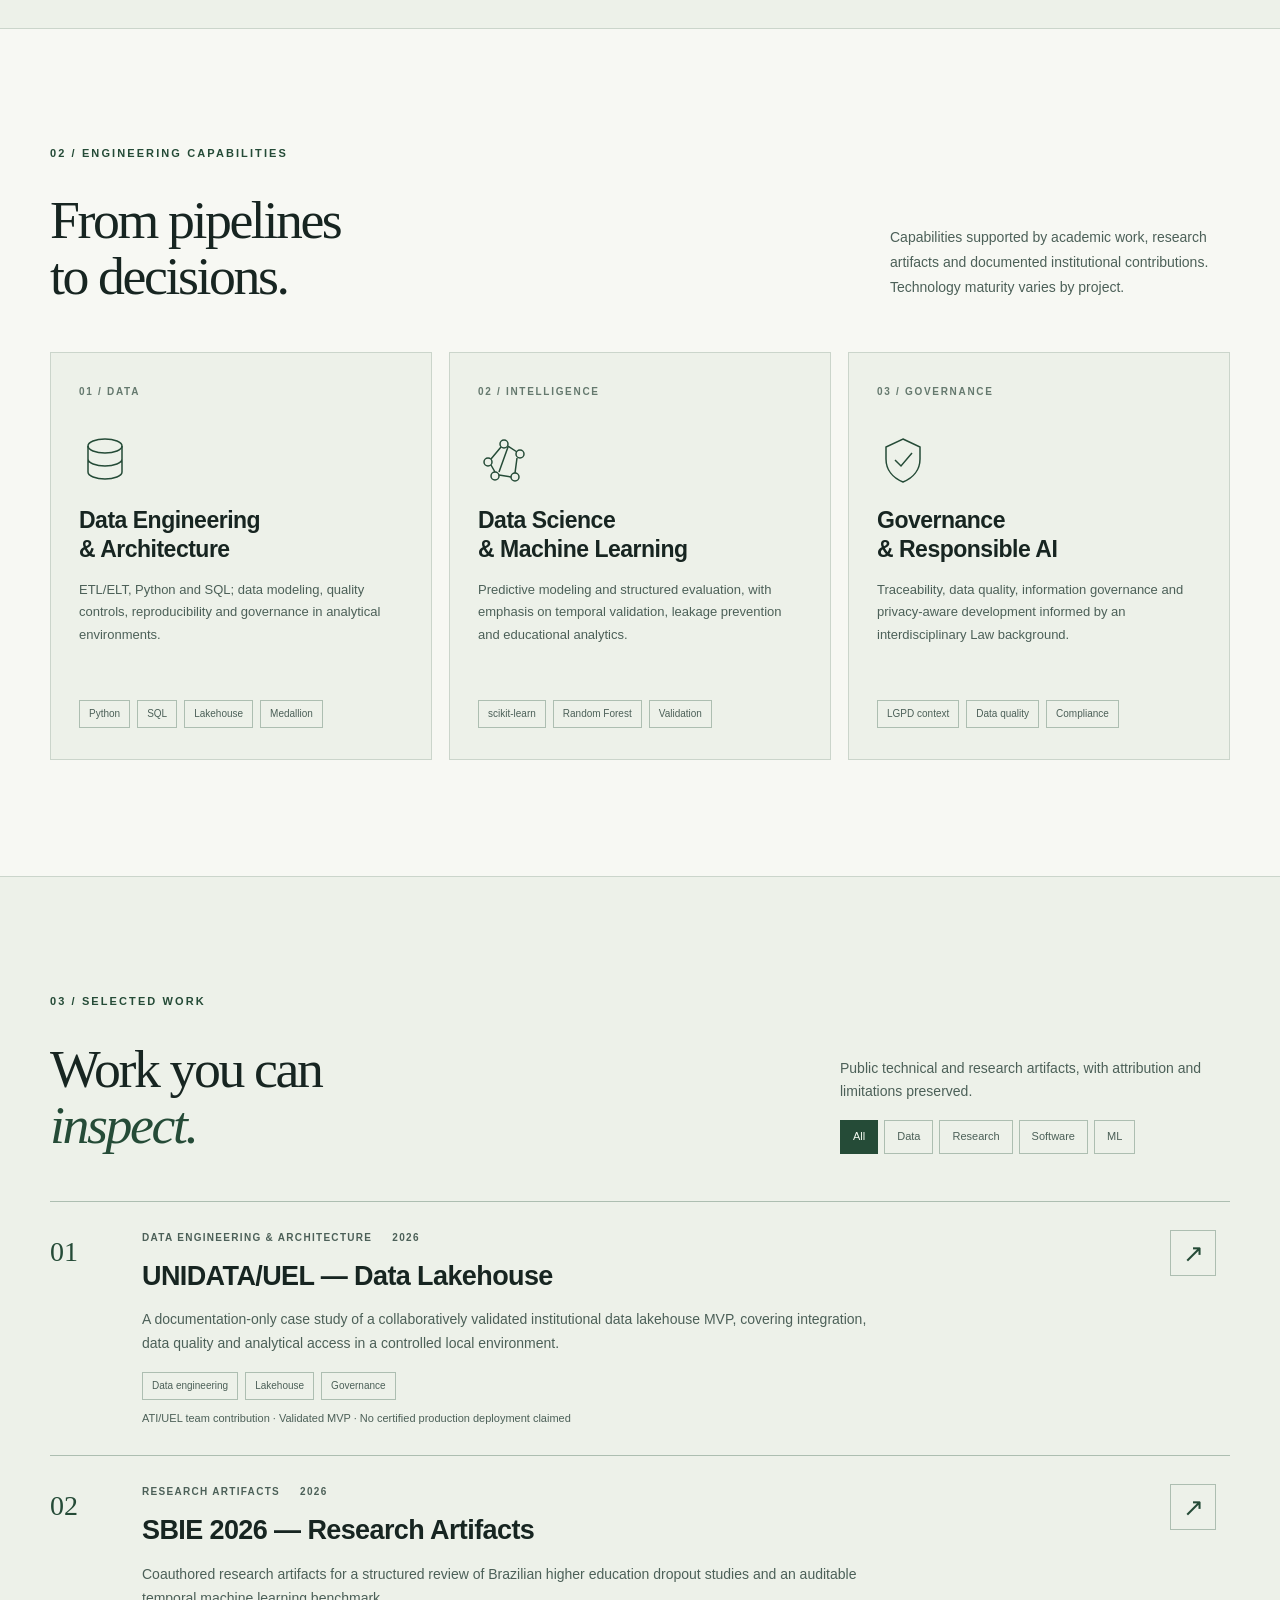
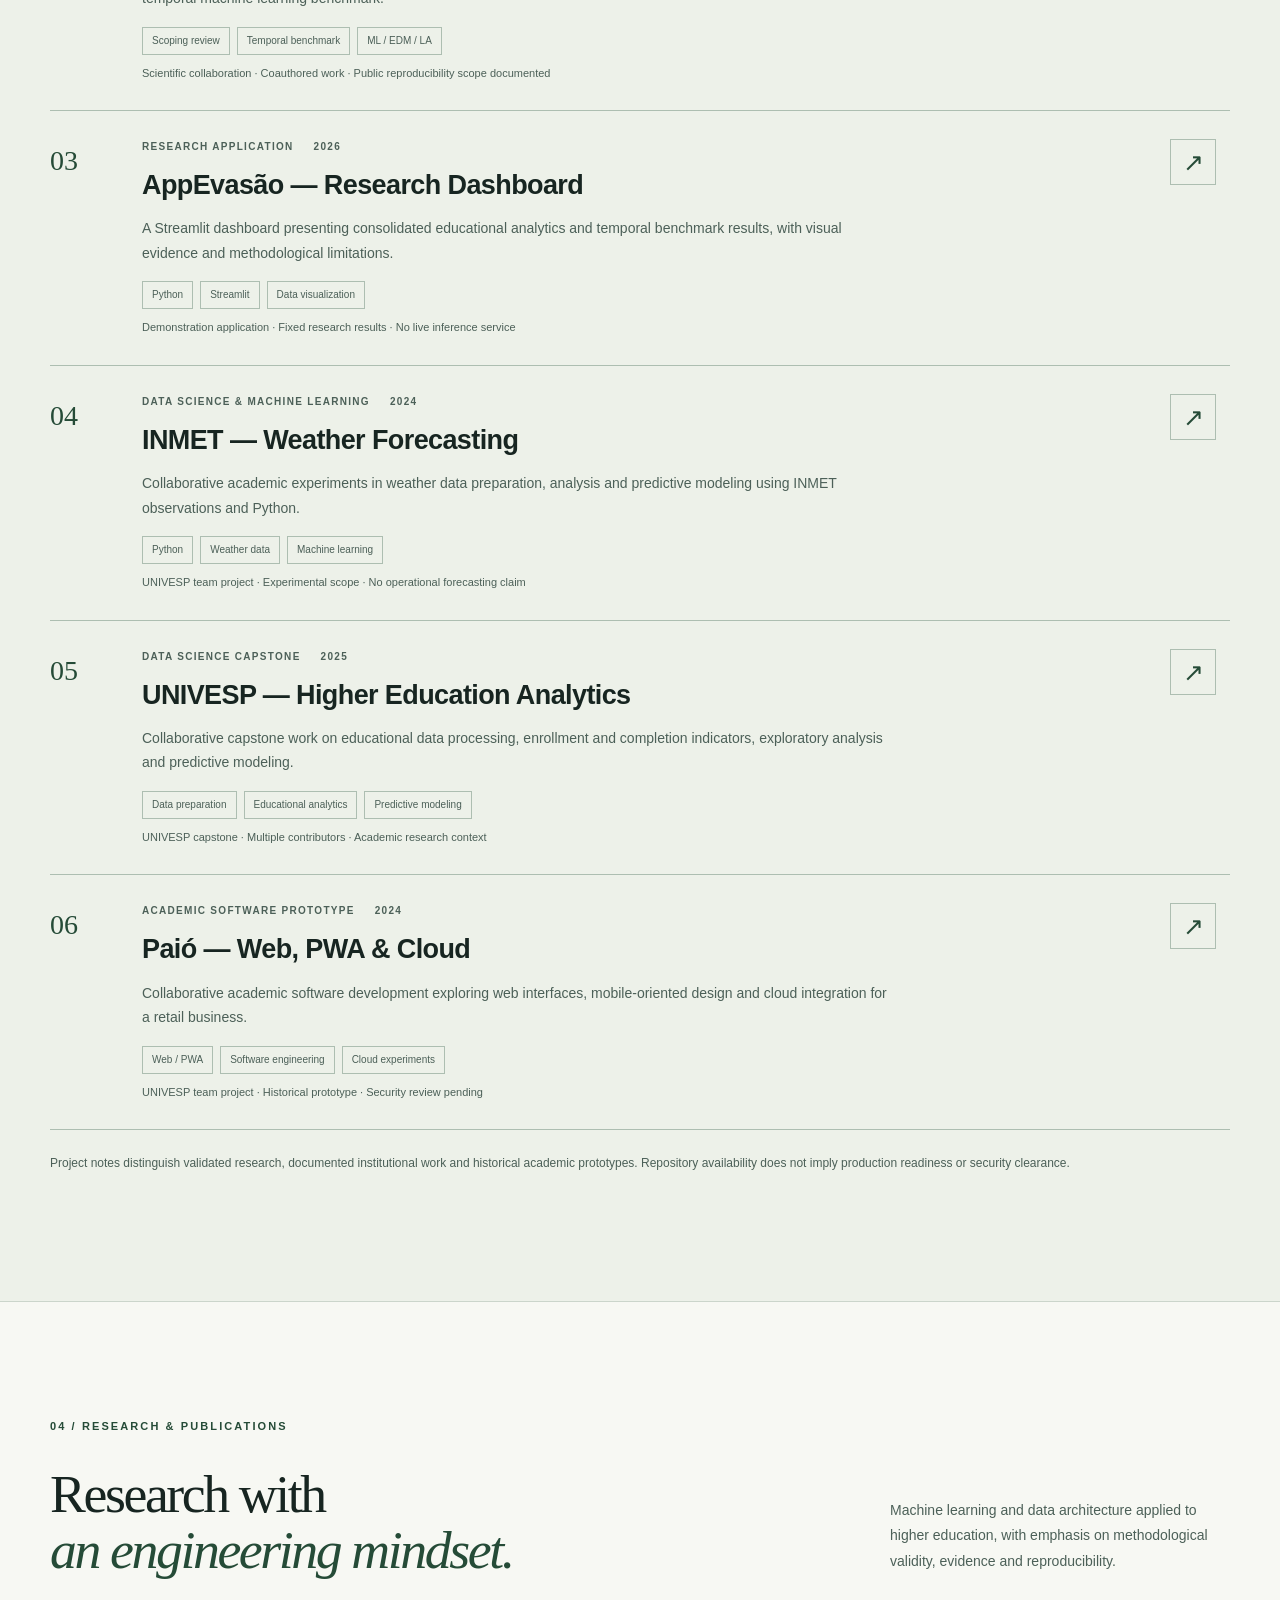
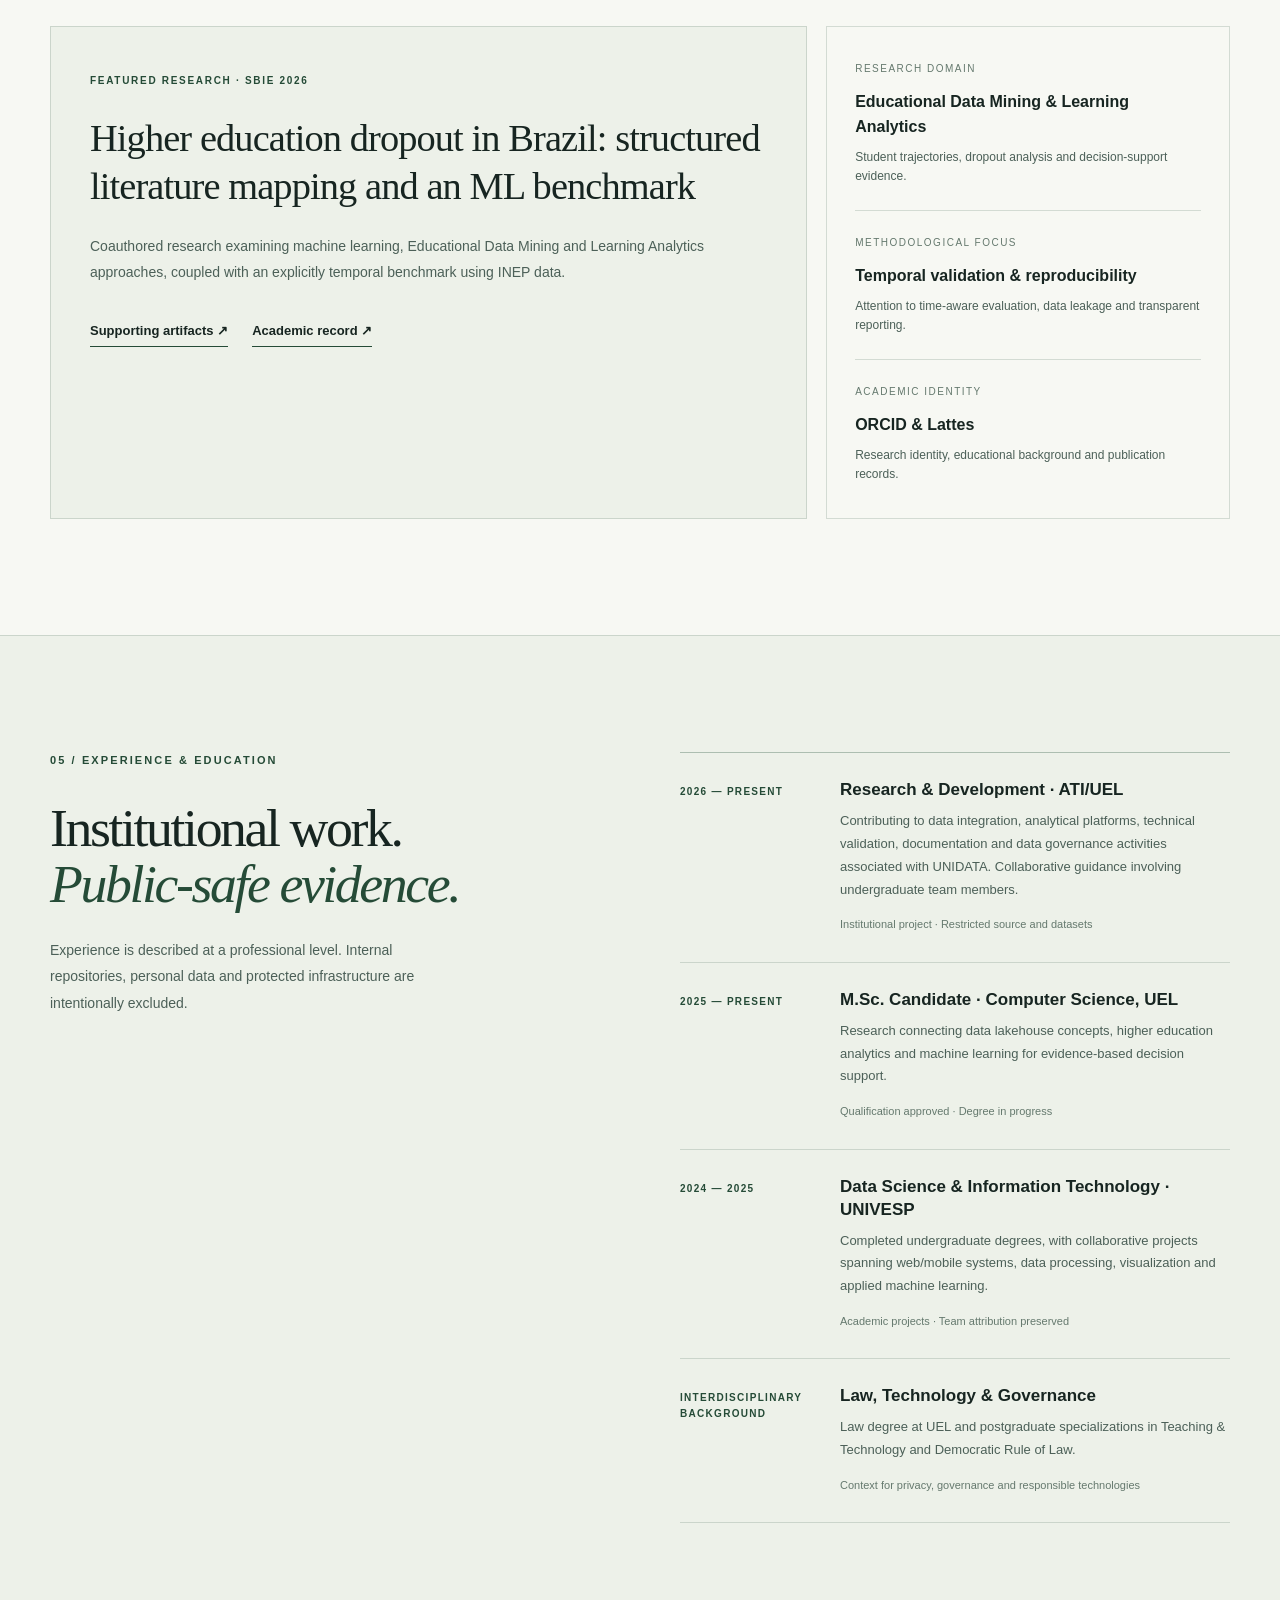
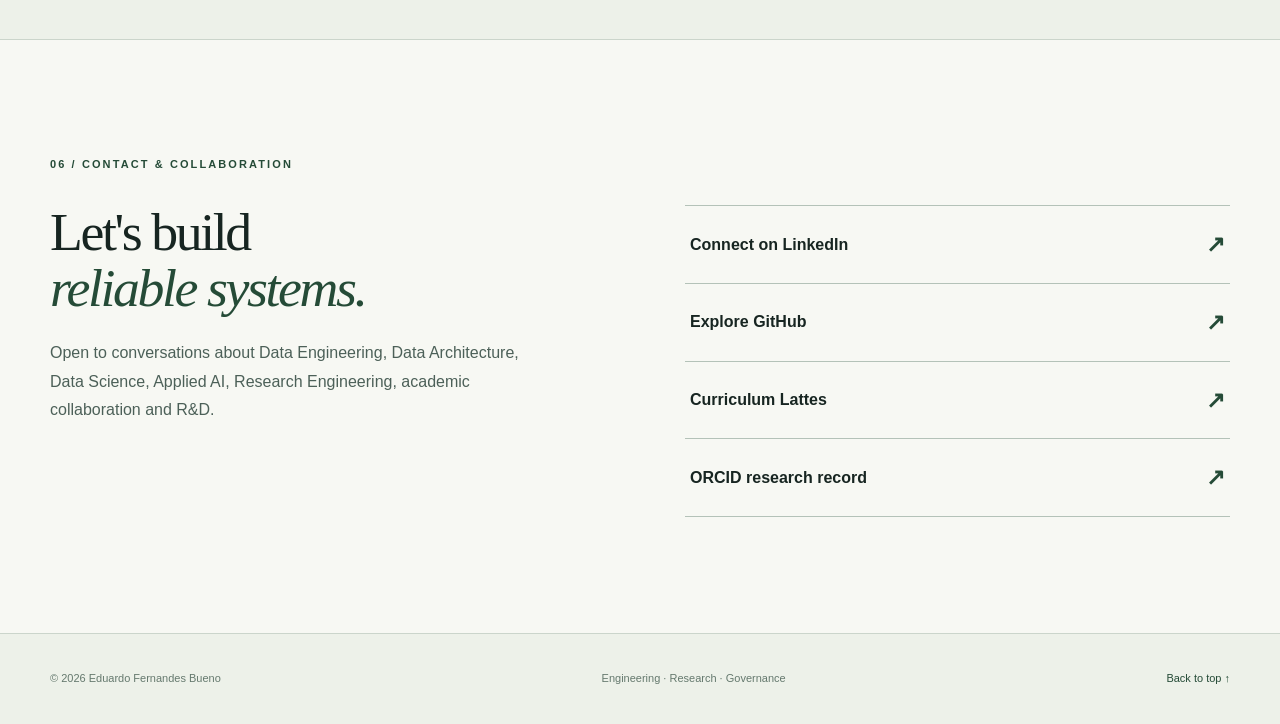
==== commit 07adb622: "feat(portfolio): showcase validated engineering and research projects" ====
--- a/index.html
+++ b/index.html
@@ -96,14 +96,78 @@
 
     <section id="work" class="section section-work">
       <div class="container">
-        <div class="section-heading"><div><p class="section-label">03 / SELECTED WORK</p><h2>Work you can<br><em>inspect.</em></h2></div><div class="work-tools"><p>Public technical and research artifacts, with attribution and limitations preserved.</p><div class="filter-controls" role="group" aria-label="Filter selected work"><button type="button" class="filter active" data-filter="all" aria-pressed="true">All</button><button type="button" class="filter" data-filter="research" aria-pressed="false">Research</button><button type="button" class="filter" data-filter="software" aria-pressed="false">Software</button><button type="button" class="filter" data-filter="ml" aria-pressed="false">ML</button></div></div></div>
+        <div class="section-heading"><div><p class="section-label">03 / SELECTED WORK</p><h2>Work you can<br><em>inspect.</em></h2></div><div class="work-tools"><p>Public technical and research artifacts, with attribution and limitations preserved.</p><div class="filter-controls" role="group" aria-label="Filter selected work"><button type="button" class="filter active" data-filter="all" aria-pressed="true">All</button><button type="button" class="filter" data-filter="data" aria-pressed="false">Data</button><button type="button" class="filter" data-filter="research" aria-pressed="false">Research</button><button type="button" class="filter" data-filter="software" aria-pressed="false">Software</button><button type="button" class="filter" data-filter="ml" aria-pressed="false">ML</button></div></div></div>
         <div class="projects" id="project-list">
-          <article class="project" data-categories="research ml"><div class="project-number">01</div><div class="project-content"><div class="project-meta"><span>RESEARCH ARTIFACTS</span><span>2026</span></div><h3>Higher Education Dropout Research</h3><p>Artifacts associated with a structured review of Brazilian higher education dropout research and an auditable temporal machine learning benchmark.</p><div class="project-tags"><span>Scoping review</span><span>ML / EDM / LA</span><span>Temporal benchmark</span></div><div class="project-note">Scientific collaboration · Coauthored work · Reproducibility scope documented</div></div><a class="project-link" href="https://github.com/eduardofernandesbueno/sbie2026-evasao-ensino-superior-artefatos" target="_blank" rel="noopener noreferrer" aria-label="Open research artifacts repository">↗</a></article>
-          <article class="project" data-categories="software ml"><div class="project-number">02</div><div class="project-content"><div class="project-meta"><span>RESEARCH APPLICATION</span><span>2026</span></div><h3>AppEvasão — Research Dashboard</h3><p>A Streamlit evidence dashboard communicating consolidated results of the higher education dropout benchmark. It is not presented as a live inference service.</p><div class="project-tags"><span>Python</span><span>Streamlit</span><span>Research communication</span></div><div class="project-note">Demonstration application · Results sourced from completed analyses</div></div><a class="project-link" href="https://github.com/eduardofernandesbueno/appevasao-sbie-deploy" target="_blank" rel="noopener noreferrer" aria-label="Open AppEvasão repository">↗</a></article>
-          <article class="project" data-categories="software ml"><div class="project-number">03</div><div class="project-content"><div class="project-meta"><span>COLLABORATIVE ACADEMIC SOFTWARE</span><span>2025</span></div><h3>Higher Education Analytics — UNIVESP</h3><p>Collaborative academic work involving educational data processing, indicators of enrollment and completion, exploratory analysis and predictive methods.</p><div class="project-tags"><span>Data processing</span><span>Educational analytics</span><span>Team project</span></div><div class="project-note">Multiple contributors · Individual contribution to be detailed in the repository</div></div><a class="project-link" href="https://github.com/eduardofernandesbueno/TCC" target="_blank" rel="noopener noreferrer" aria-label="Open UNIVESP TCC repository">↗</a></article>
+          <article class="project" data-categories="data research">
+            <div class="project-number" aria-hidden="true">01</div>
+            <div class="project-content">
+              <div class="project-meta"><span>DATA ENGINEERING &amp; ARCHITECTURE</span><span>2026</span></div>
+              <h3>UNIDATA/UEL — Data Lakehouse</h3>
+              <p>A documentation-only case study of a collaboratively validated institutional data lakehouse MVP, covering integration, data quality and analytical access in a controlled local environment.</p>
+              <div class="project-tags"><span>Data engineering</span><span>Lakehouse</span><span>Governance</span></div>
+              <div class="project-note">ATI/UEL team contribution · Validated MVP · No certified production deployment claimed</div>
+            </div>
+            <a class="project-link" href="https://github.com/eduardofernandesbueno/unidata-uel-data-lakehouse-2026" target="_blank" rel="noopener noreferrer" aria-label="Open UNIDATA/UEL — Data Lakehouse repository (opens in a new tab)"><span aria-hidden="true">↗</span></a>
+          </article>
+          <article class="project" data-categories="research ml">
+            <div class="project-number" aria-hidden="true">02</div>
+            <div class="project-content">
+              <div class="project-meta"><span>RESEARCH ARTIFACTS</span><span>2026</span></div>
+              <h3>SBIE 2026 — Research Artifacts</h3>
+              <p>Coauthored research artifacts for a structured review of Brazilian higher education dropout studies and an auditable temporal machine learning benchmark.</p>
+              <div class="project-tags"><span>Scoping review</span><span>Temporal benchmark</span><span>ML / EDM / LA</span></div>
+              <div class="project-note">Scientific collaboration · Coauthored work · Public reproducibility scope documented</div>
+            </div>
+            <a class="project-link" href="https://github.com/eduardofernandesbueno/sbie2026-evasao-ensino-superior-artefatos" target="_blank" rel="noopener noreferrer" aria-label="Open SBIE 2026 — Research Artifacts repository (opens in a new tab)"><span aria-hidden="true">↗</span></a>
+          </article>
+          <article class="project" data-categories="research software ml">
+            <div class="project-number" aria-hidden="true">03</div>
+            <div class="project-content">
+              <div class="project-meta"><span>RESEARCH APPLICATION</span><span>2026</span></div>
+              <h3>AppEvasão — Research Dashboard</h3>
+              <p>A Streamlit dashboard presenting consolidated educational analytics and temporal benchmark results, with visual evidence and methodological limitations.</p>
+              <div class="project-tags"><span>Python</span><span>Streamlit</span><span>Data visualization</span></div>
+              <div class="project-note">Demonstration application · Fixed research results · No live inference service</div>
+            </div>
+            <a class="project-link" href="https://github.com/eduardofernandesbueno/appevasao-sbie-deploy" target="_blank" rel="noopener noreferrer" aria-label="Open AppEvasão — Research Dashboard repository (opens in a new tab)"><span aria-hidden="true">↗</span></a>
+          </article>
+          <article class="project" data-categories="data ml">
+            <div class="project-number" aria-hidden="true">04</div>
+            <div class="project-content">
+              <div class="project-meta"><span>DATA SCIENCE &amp; MACHINE LEARNING</span><span>2024</span></div>
+              <h3>INMET — Weather Forecasting</h3>
+              <p>Collaborative academic experiments in weather data preparation, analysis and predictive modeling using INMET observations and Python.</p>
+              <div class="project-tags"><span>Python</span><span>Weather data</span><span>Machine learning</span></div>
+              <div class="project-note">UNIVESP team project · Experimental scope · No operational forecasting claim</div>
+            </div>
+            <a class="project-link" href="https://github.com/eduardofernandesbueno/project-04-univesp-inmet-weather-forecasting-2024" target="_blank" rel="noopener noreferrer" aria-label="Open INMET — Weather Forecasting repository (opens in a new tab)"><span aria-hidden="true">↗</span></a>
+          </article>
+          <article class="project" data-categories="data ml">
+            <div class="project-number" aria-hidden="true">05</div>
+            <div class="project-content">
+              <div class="project-meta"><span>DATA SCIENCE CAPSTONE</span><span>2025</span></div>
+              <h3>UNIVESP — Higher Education Analytics</h3>
+              <p>Collaborative capstone work on educational data processing, enrollment and completion indicators, exploratory analysis and predictive modeling.</p>
+              <div class="project-tags"><span>Data preparation</span><span>Educational analytics</span><span>Predictive modeling</span></div>
+              <div class="project-note">UNIVESP capstone · Multiple contributors · Academic research context</div>
+            </div>
+            <a class="project-link" href="https://github.com/eduardofernandesbueno/univesp-higher-education-dropout-2025" target="_blank" rel="noopener noreferrer" aria-label="Open UNIVESP — Higher Education Analytics repository (opens in a new tab)"><span aria-hidden="true">↗</span></a>
+          </article>
+          <article class="project" data-categories="software">
+            <div class="project-number" aria-hidden="true">06</div>
+            <div class="project-content">
+              <div class="project-meta"><span>ACADEMIC SOFTWARE PROTOTYPE</span><span>2024</span></div>
+              <h3>Paió — Web, PWA &amp; Cloud</h3>
+              <p>Collaborative academic software development exploring web interfaces, mobile-oriented design and cloud integration for a retail business.</p>
+              <div class="project-tags"><span>Web / PWA</span><span>Software engineering</span><span>Cloud experiments</span></div>
+              <div class="project-note">UNIVESP team project · Historical prototype · Security review pending</div>
+            </div>
+            <a class="project-link" href="https://github.com/eduardofernandesbueno/project-03-univesp-paio-pwa-cloud-app-2024" target="_blank" rel="noopener noreferrer" aria-label="Open Paió — Web, PWA &amp; Cloud repository (opens in a new tab)"><span aria-hidden="true">↗</span></a>
+          </article>
         </div>
-        <p class="work-footnote">Additional academic repositories remain under documentation, licensing and security review before being promoted as featured work.</p>
+        <p class="work-footnote">Project notes distinguish validated research, documented institutional work and historical academic prototypes. Repository availability does not imply production readiness or security clearance.</p>
       </div>
+
     </section>
 
     <section id="research" class="section container">
--- a/styles.css
+++ b/styles.css
@@ -1,7 +1,7 @@
 :root {--bg:#0d171a;--bg-2:#101e20;--bg-3:#152429;--ink:#f1f4ee;--muted:#a5b3b0;--quiet:#7e918e;--accent:#d3f2ca;--accent-dark:#17271f;--border:rgba(205,228,217,.15);--border-strong:rgba(205,228,217,.28);--body-font:ui-sans-serif,-apple-system,BlinkMacSystemFont,"Segoe UI",Arial,sans-serif;--display-font:Georgia,"Times New Roman",serif}
 html[data-theme="light"] {--bg:#f7f8f3;--bg-2:#edf1e9;--bg-3:#e4eadf;--ink:#172521;--muted:#4c6058;--quiet:#65796e;--accent:#254b37;--accent-dark:#f5fbf2;--border:rgba(26,71,48,.16);--border-strong:rgba(26,71,48,.3)}
-*{box-sizing:border-box}html{scroll-behavior:smooth;scroll-padding-top:88px}body{background:var(--bg);color:var(--ink);font:400 16px/1.6 var(--body-font);margin:0;-webkit-font-smoothing:antialiased}a{color:inherit;text-decoration:none}a:focus-visible,button:focus-visible{outline:3px solid var(--accent);outline-offset:4px}button{font:inherit}button,a{ -webkit-tap-highlight-color:transparent}::selection{background:var(--accent);color:var(--bg)}.container{width:min(1180px,calc(100% - 80px));margin-inline:auto}.top-rule{height:4px;background:var(--accent)}.skip-link{position:absolute;left:16px;top:-80px;padding:10px;background:var(--accent);color:var(--bg);z-index:1000}.skip-link:focus{top:12px}.site-header{position:sticky;top:0;z-index:40;background:var(--bg);border-bottom:1px solid var(--border)}.header-inner{min-height:82px;display:flex;align-items:center;justify-content:space-between;gap:26px}.brand{display:flex;flex-direction:column;line-height:1}.brand-mark{font-weight:800;font-size:22px;letter-spacing:-1px}.brand-mark span{color:var(--accent)}.brand-caption{font-size:9px;letter-spacing:2px;color:var(--muted);margin-top:7px}.site-nav{display:flex;gap:28px;align-items:center}.site-nav a{color:var(--muted);font-size:12px;font-weight:600;transition:color .2s}.site-nav a:hover{color:var(--ink)}.header-actions{display:flex;gap:8px}.icon-button{background:transparent;color:var(--ink);border:1px solid var(--border-strong);width:38px;height:38px;display:inline-grid;place-items:center;border-radius:50%;cursor:pointer}.icon-button svg{width:17px;height:17px}.mobile-menu{display:none}.hero{display:grid;grid-template-columns:minmax(0,1.6fr) minmax(320px,.82fr);gap:56px;padding-block:96px 104px;align-items:center}.eyebrow,.section-label{font-size:11px;letter-spacing:2.1px;font-weight:700;color:var(--accent);margin:0 0 31px}.status-dot{display:inline-block;width:7px;height:7px;border-radius:50%;background:var(--accent);margin-right:9px}.divider-dot{color:var(--quiet);padding-inline:8px}.hero h1,.section h2{font-family:var(--display-font);font-weight:400;line-height:1.04;letter-spacing:-2.4px}.hero h1{font-size:clamp(58px,6.3vw,96px);margin:0 0 32px}.hero h1 em,.section h2 em{font-weight:400;color:var(--accent)}.hero-description{color:var(--muted);font-size:17px;max-width:590px;margin:0 0 32px;line-height:1.8}.hero-description strong{color:var(--ink);font-weight:550}.hero-actions{display:flex;flex-wrap:wrap;gap:13px;margin-bottom:67px}.button{display:inline-flex;align-items:center;justify-content:space-between;gap:25px;padding:14px 19px;min-width:190px;font-size:13px;font-weight:700;border:1px solid var(--border-strong);transition:transform .2s,background .2s}.button:hover{transform:translateY(-2px)}.button-primary{background:var(--accent);color:var(--accent-dark);border-color:var(--accent)}.button-secondary{color:var(--ink)}.hero-bottom{display:flex;gap:16px;flex-wrap:wrap;align-items:center;color:var(--quiet);font-size:12px}.mini-rule{width:26px;height:1px;background:var(--accent)}.slash{color:var(--accent)}.hero-panel{border:1px solid var(--border-strong);background:var(--bg-2);padding:31px}.panel-top,.panel-bottom{display:flex;justify-content:space-between;align-items:center;font-weight:700;letter-spacing:1.7px;font-size:10px;color:var(--muted)}.focus-list{padding:32px 0 27px}.focus-row{display:grid;grid-template-columns:24px 1fr 14px;gap:15px;align-items:start;border-top:1px solid var(--border);padding:21px 0}.focus-number{color:var(--accent);font-size:11px}.focus-row strong{display:block;font-size:17px;line-height:1.35;margin-bottom:6px}.focus-row small{display:block;font-size:11px;color:var(--muted)}.focus-arrow{color:var(--accent)}.panel-bottom{border-top:1px solid var(--border);padding-top:20px}.small-asterisk{font-size:24px;color:var(--accent)}.section{padding-block:116px}.section-contrast{background:var(--bg-2);border-block:1px solid var(--border)}.about-grid,.experience-grid{display:grid;grid-template-columns:1fr 1fr;gap:80px}.section h2{font-size:clamp(40px,4.2vw,66px);margin:0}.body-column{max-width:530px;color:var(--muted);font-size:15px;line-height:1.88}.body-column p{margin:0 0 22px}.body-column .lead{font-size:20px;line-height:1.6;color:var(--ink)}.body-column strong{color:var(--ink);font-weight:650}.inline-links{display:flex;flex-wrap:wrap;gap:24px;margin-top:35px}.inline-links a,.text-arrow{font-size:13px;font-weight:700;border-bottom:1px solid var(--accent);padding-bottom:5px;color:var(--ink)}.section-heading{display:flex;justify-content:space-between;gap:40px;align-items:end;margin-bottom:47px}.section-heading h2{margin:0}.section-aside{max-width:340px;font-size:14px;color:var(--muted);margin:0 0 5px;line-height:1.8}.expertise-grid{display:grid;grid-template-columns:repeat(3,minmax(0,1fr));gap:17px}.expertise-card{border:1px solid var(--border);padding:31px 28px;background:var(--bg-2);min-height:408px;display:flex;flex-direction:column}.card-index{font-size:10px;letter-spacing:1.7px;color:var(--quiet);font-weight:700}.expertise-icon{width:58px;height:58px;color:var(--accent);margin-top:34px}.expertise-icon svg{width:52px;height:52px}.expertise-card h3{font-size:23px;line-height:1.25;letter-spacing:-.5px;margin:14px 0 15px}.expertise-card p{color:var(--muted);font-size:13px;line-height:1.75;margin:0 0 28px}.tags,.project-tags{display:flex;flex-wrap:wrap;gap:7px;margin-top:auto}.tags span,.project-tags span{font-size:10px;border:1px solid var(--border-strong);color:var(--muted);padding:5px 9px}.section-work{background:var(--bg-2);border-block:1px solid var(--border)}.work-tools{max-width:390px}.work-tools p{color:var(--muted);font-size:14px;margin:0 0 18px}.filter-controls{display:flex;flex-wrap:wrap;gap:6px}.filter{border:1px solid var(--border-strong);background:transparent;color:var(--muted);padding:7px 12px;font-size:11px;cursor:pointer}.filter.active,.filter:hover{background:var(--accent);color:var(--accent-dark);border-color:var(--accent)}.projects{border-top:1px solid var(--border-strong)}.project{display:grid;grid-template-columns:70px 1fr 60px;gap:22px;padding:35px 0 37px;border-bottom:1px solid var(--border-strong);align-items:start}.project[hidden]{display:none}.project-number{font-family:var(--display-font);font-size:28px;color:var(--accent)}.project-meta{display:flex;gap:20px;letter-spacing:1.3px;font-size:10px;color:var(--quiet);font-weight:700}.project h3{font-size:27px;letter-spacing:-.6px;margin:9px 0}.project-content>p{color:var(--muted);font-size:14px;max-width:750px;line-height:1.75;margin:0 0 22px}.project-tags{margin:0 0 15px}.project-note{font-size:11px;color:var(--quiet)}.project-link{border:1px solid var(--border-strong);height:46px;width:46px;display:grid;place-items:center;font-size:25px;color:var(--accent);transition:background .2s}.project-link:hover{background:var(--bg-3)}.work-footnote{font-size:12px;color:var(--quiet);margin-top:24px}.research-layout{display:grid;grid-template-columns:1.5fr .8fr;gap:19px}.research-feature{background:var(--bg-2);padding:39px;border:1px solid var(--border)}.research-tag{font-size:10px;letter-spacing:1.7px;color:var(--accent);font-weight:700}.research-feature h3{font-family:var(--display-font);font-size:clamp(31px,3vw,44px);font-weight:400;line-height:1.23;letter-spacing:-.9px;margin:24px 0}.research-feature p{color:var(--muted);font-size:14px;line-height:1.85;max-width:620px}.research-actions{display:flex;flex-wrap:wrap;gap:24px;margin-top:35px}.research-side{border:1px solid var(--border);padding:10px 28px}.side-item{border-bottom:1px solid var(--border);padding:24px 0}.side-item:last-child{border-bottom:0}.side-item>span{display:block;font-size:10px;letter-spacing:1.5px;color:var(--quiet);margin-bottom:12px}.side-item strong{font-size:16px}.side-item p{color:var(--muted);font-size:12px;margin:8px 0 0}.experience-intro{color:var(--muted);max-width:400px;margin-top:24px;font-size:14px;line-height:1.9}.timeline{border-top:1px solid var(--border-strong)}.timeline-item{display:grid;grid-template-columns:140px 1fr;gap:20px;border-bottom:1px solid var(--border);padding:26px 0}.timeline-item>span{font-size:10px;letter-spacing:1.3px;color:var(--accent);font-weight:700;margin-top:5px}.timeline-item h3{font-size:17px;line-height:1.35;margin:0 0 8px}.timeline-item p{font-size:13px;color:var(--muted);line-height:1.75;margin:0 0 9px}.timeline-item small{font-size:11px;color:var(--quiet)}.contact-grid{display:grid;grid-template-columns:1fr 1fr;gap:90px}.contact-grid p{max-width:480px;color:var(--muted);margin-top:22px;line-height:1.8}.contact-links{border-top:1px solid var(--border-strong)}.contact-links a{display:flex;justify-content:space-between;align-items:center;font-weight:650;font-size:16px;border-bottom:1px solid var(--border-strong);padding:20px 5px}.contact-links a span:last-child{font-size:23px;color:var(--accent)}.contact-links a:hover{color:var(--accent)}.site-footer{background:var(--bg-2);border-top:1px solid var(--border)}.footer-inner{min-height:90px;display:flex;align-items:center;justify-content:space-between;gap:20px;color:var(--quiet);font-size:11px}.footer-inner a{color:var(--accent)}
+*{box-sizing:border-box}html{scroll-behavior:smooth;scroll-padding-top:88px}body{background:var(--bg);color:var(--ink);font:400 16px/1.6 var(--body-font);margin:0;-webkit-font-smoothing:antialiased}a{color:inherit;text-decoration:none}a:focus-visible,button:focus-visible{outline:3px solid var(--accent);outline-offset:4px}button{font:inherit}button,a{ -webkit-tap-highlight-color:transparent}::selection{background:var(--accent);color:var(--bg)}.container{width:min(1180px,calc(100% - 80px));margin-inline:auto}.top-rule{height:4px;background:var(--accent)}.skip-link{position:absolute;left:16px;top:-80px;padding:10px;background:var(--accent);color:var(--bg);z-index:1000}.skip-link:focus{top:12px}.site-header{position:sticky;top:0;z-index:40;background:var(--bg);border-bottom:1px solid var(--border)}.header-inner{min-height:82px;display:flex;align-items:center;justify-content:space-between;gap:26px}.brand{display:flex;flex-direction:column;line-height:1}.brand-mark{font-weight:800;font-size:22px;letter-spacing:-1px}.brand-mark span{color:var(--accent)}.brand-caption{font-size:9px;letter-spacing:2px;color:var(--muted);margin-top:7px}.site-nav{display:flex;gap:28px;align-items:center}.site-nav a{color:var(--muted);font-size:12px;font-weight:600;transition:color .2s}.site-nav a:hover{color:var(--ink)}.header-actions{display:flex;gap:8px}.icon-button{background:transparent;color:var(--ink);border:1px solid var(--border-strong);width:38px;height:38px;display:inline-grid;place-items:center;border-radius:50%;cursor:pointer}.icon-button svg{width:17px;height:17px}.mobile-menu{display:none}.hero{display:grid;grid-template-columns:minmax(0,1.6fr) minmax(320px,.82fr);gap:56px;padding-block:96px 104px;align-items:center}.eyebrow,.section-label{font-size:11px;letter-spacing:2.1px;font-weight:700;color:var(--accent);margin:0 0 31px}.status-dot{display:inline-block;width:7px;height:7px;border-radius:50%;background:var(--accent);margin-right:9px}.divider-dot{color:var(--quiet);padding-inline:8px}.hero h1,.section h2{font-family:var(--display-font);font-weight:400;line-height:1.04;letter-spacing:-2.4px}.hero h1{font-size:clamp(58px,6.3vw,96px);margin:0 0 32px}.hero h1 em,.section h2 em{font-weight:400;color:var(--accent)}.hero-description{color:var(--muted);font-size:17px;max-width:590px;margin:0 0 32px;line-height:1.8}.hero-description strong{color:var(--ink);font-weight:550}.hero-actions{display:flex;flex-wrap:wrap;gap:13px;margin-bottom:67px}.button{display:inline-flex;align-items:center;justify-content:space-between;gap:25px;padding:14px 19px;min-width:190px;font-size:13px;font-weight:700;border:1px solid var(--border-strong);transition:transform .2s,background .2s}.button:hover{transform:translateY(-2px)}.button-primary{background:var(--accent);color:var(--accent-dark);border-color:var(--accent)}.button-secondary{color:var(--ink)}.hero-bottom{display:flex;gap:16px;flex-wrap:wrap;align-items:center;color:var(--quiet);font-size:12px}.mini-rule{width:26px;height:1px;background:var(--accent)}.slash{color:var(--accent)}.hero-panel{border:1px solid var(--border-strong);background:var(--bg-2);padding:31px}.panel-top,.panel-bottom{display:flex;justify-content:space-between;align-items:center;font-weight:700;letter-spacing:1.7px;font-size:10px;color:var(--muted)}.focus-list{padding:32px 0 27px}.focus-row{display:grid;grid-template-columns:24px 1fr 14px;gap:15px;align-items:start;border-top:1px solid var(--border);padding:21px 0}.focus-number{color:var(--accent);font-size:11px}.focus-row strong{display:block;font-size:17px;line-height:1.35;margin-bottom:6px}.focus-row small{display:block;font-size:11px;color:var(--muted)}.focus-arrow{color:var(--accent)}.panel-bottom{border-top:1px solid var(--border);padding-top:20px}.small-asterisk{font-size:24px;color:var(--accent)}.section{padding-block:116px}.section-contrast{background:var(--bg-2);border-block:1px solid var(--border)}.about-grid,.experience-grid{display:grid;grid-template-columns:1fr 1fr;gap:80px}.section h2{font-size:clamp(40px,4.2vw,66px);margin:0}.body-column{max-width:530px;color:var(--muted);font-size:15px;line-height:1.88}.body-column p{margin:0 0 22px}.body-column .lead{font-size:20px;line-height:1.6;color:var(--ink)}.body-column strong{color:var(--ink);font-weight:650}.inline-links{display:flex;flex-wrap:wrap;gap:24px;margin-top:35px}.inline-links a,.text-arrow{font-size:13px;font-weight:700;border-bottom:1px solid var(--accent);padding-bottom:5px;color:var(--ink)}.section-heading{display:flex;justify-content:space-between;gap:40px;align-items:end;margin-bottom:47px}.section-heading h2{margin:0}.section-aside{max-width:340px;font-size:14px;color:var(--muted);margin:0 0 5px;line-height:1.8}.expertise-grid{display:grid;grid-template-columns:repeat(3,minmax(0,1fr));gap:17px}.expertise-card{border:1px solid var(--border);padding:31px 28px;background:var(--bg-2);min-height:408px;display:flex;flex-direction:column}.card-index{font-size:10px;letter-spacing:1.7px;color:var(--quiet);font-weight:700}.expertise-icon{width:58px;height:58px;color:var(--accent);margin-top:34px}.expertise-icon svg{width:52px;height:52px}.expertise-card h3{font-size:23px;line-height:1.25;letter-spacing:-.5px;margin:14px 0 15px}.expertise-card p{color:var(--muted);font-size:13px;line-height:1.75;margin:0 0 28px}.tags,.project-tags{display:flex;flex-wrap:wrap;gap:7px;margin-top:auto}.tags span,.project-tags span{font-size:10px;border:1px solid var(--border-strong);color:var(--muted);padding:5px 9px}.section-work{background:var(--bg-2);border-block:1px solid var(--border)}.work-tools{max-width:390px}.work-tools p{color:var(--muted);font-size:14px;margin:0 0 18px}.filter-controls{display:flex;flex-wrap:wrap;gap:6px}.filter{border:1px solid var(--border-strong);background:transparent;color:var(--muted);padding:7px 12px;font-size:11px;cursor:pointer}.filter.active,.filter:hover{background:var(--accent);color:var(--accent-dark);border-color:var(--accent)}.projects{border-top:1px solid var(--border-strong)}.project{display:grid;grid-template-columns:70px 1fr 60px;gap:22px;padding:28px 0;border-bottom:1px solid var(--border-strong);align-items:start}.project[hidden]{display:none}.project-number{font-family:var(--display-font);font-size:28px;color:var(--accent)}.project-content{min-width:0}.project-meta{display:flex;flex-wrap:wrap;gap:6px 20px;letter-spacing:1.3px;font-size:10px;color:var(--muted);font-weight:700}.project h3{font-size:27px;letter-spacing:-.6px;margin:9px 0}.project-content>p{color:var(--muted);font-size:14px;max-width:750px;line-height:1.75;margin:0 0 16px}.project-tags{margin:0 0 10px}.project-note{font-size:11px;color:var(--muted)}.project-link{border:1px solid var(--border-strong);height:46px;width:46px;display:grid;place-items:center;font-size:25px;color:var(--accent);transition:background .2s}.project-link:hover{background:var(--bg-3)}.work-footnote{font-size:12px;color:var(--muted);margin-top:24px}.research-layout{display:grid;grid-template-columns:1.5fr .8fr;gap:19px}.research-feature{background:var(--bg-2);padding:39px;border:1px solid var(--border)}.research-tag{font-size:10px;letter-spacing:1.7px;color:var(--accent);font-weight:700}.research-feature h3{font-family:var(--display-font);font-size:clamp(31px,3vw,44px);font-weight:400;line-height:1.23;letter-spacing:-.9px;margin:24px 0}.research-feature p{color:var(--muted);font-size:14px;line-height:1.85;max-width:620px}.research-actions{display:flex;flex-wrap:wrap;gap:24px;margin-top:35px}.research-side{border:1px solid var(--border);padding:10px 28px}.side-item{border-bottom:1px solid var(--border);padding:24px 0}.side-item:last-child{border-bottom:0}.side-item>span{display:block;font-size:10px;letter-spacing:1.5px;color:var(--quiet);margin-bottom:12px}.side-item strong{font-size:16px}.side-item p{color:var(--muted);font-size:12px;margin:8px 0 0}.experience-intro{color:var(--muted);max-width:400px;margin-top:24px;font-size:14px;line-height:1.9}.timeline{border-top:1px solid var(--border-strong)}.timeline-item{display:grid;grid-template-columns:140px 1fr;gap:20px;border-bottom:1px solid var(--border);padding:26px 0}.timeline-item>span{font-size:10px;letter-spacing:1.3px;color:var(--accent);font-weight:700;margin-top:5px}.timeline-item h3{font-size:17px;line-height:1.35;margin:0 0 8px}.timeline-item p{font-size:13px;color:var(--muted);line-height:1.75;margin:0 0 9px}.timeline-item small{font-size:11px;color:var(--quiet)}.contact-grid{display:grid;grid-template-columns:1fr 1fr;gap:90px}.contact-grid p{max-width:480px;color:var(--muted);margin-top:22px;line-height:1.8}.contact-links{border-top:1px solid var(--border-strong)}.contact-links a{display:flex;justify-content:space-between;align-items:center;font-weight:650;font-size:16px;border-bottom:1px solid var(--border-strong);padding:20px 5px}.contact-links a span:last-child{font-size:23px;color:var(--accent)}.contact-links a:hover{color:var(--accent)}.site-footer{background:var(--bg-2);border-top:1px solid var(--border)}.footer-inner{min-height:90px;display:flex;align-items:center;justify-content:space-between;gap:20px;color:var(--quiet);font-size:11px}.footer-inner a{color:var(--accent)}
 @media (max-width:1020px){.container{width:min(100% - 48px,1180px)}.site-nav{gap:17px}.site-nav a{font-size:11px}.hero{gap:26px;grid-template-columns:minmax(0,1fr) minmax(290px,.82fr)}.hero h1{font-size:clamp(57px,6vw,76px)}.about-grid,.experience-grid{gap:40px}.expertise-card{padding:25px 22px}.contact-grid{gap:50px}}
-@media (max-width:760px){html{scroll-padding-top:70px}.container{width:calc(100% - 36px)}.header-inner{min-height:68px}.mobile-menu{display:inline-grid}.site-nav{position:absolute;top:68px;left:0;right:0;padding:12px 18px 20px;background:var(--bg);border-bottom:1px solid var(--border-strong);display:none;flex-direction:column;align-items:stretch;gap:0}.site-nav.open{display:flex}.site-nav a{font-size:14px;padding:11px;border-bottom:1px solid var(--border)}.hero{grid-template-columns:1fr;padding-block:56px 65px;gap:34px}.hero h1{font-size:clamp(48px,10vw,74px);letter-spacing:-1.8px}.eyebrow{font-size:10px;letter-spacing:1.2px}.hero-description{font-size:15px}.hero-actions{margin-bottom:35px}.hero-bottom{font-size:11px;gap:10px}.hero-panel{padding:24px}.focus-list{padding:12px 0}.section{padding-block:77px}.section h2{letter-spacing:-1.5px}.about-grid,.experience-grid,.contact-grid{grid-template-columns:1fr;gap:32px}.section-heading{align-items:start;display:block}.section-aside{margin-top:22px;max-width:550px}.expertise-grid{grid-template-columns:1fr}.expertise-card{min-height:320px}.expertise-icon{margin-top:24px}.work-tools{margin-top:20px}.project{grid-template-columns:30px 1fr 36px;gap:12px;padding-block:26px}.project h3{font-size:21px}.project-link{height:35px;width:35px;font-size:20px}.research-layout{grid-template-columns:1fr}.research-feature{padding:26px}.timeline-item{grid-template-columns:100px 1fr;gap:13px}.footer-inner{flex-wrap:wrap;padding-block:25px;justify-content:flex-start}.footer-inner span:nth-child(2){display:none}}
-@media (max-width:390px){.hero h1{font-size:46px}.hero-actions{flex-direction:column}.button{justify-content:space-between}.timeline-item{display:block}.timeline-item>span{display:block;margin-bottom:8px}.project{grid-template-columns:1fr 34px}.project-number{display:none}.brand-caption{letter-spacing:1.2px}}
+@media (max-width:760px){html{scroll-padding-top:70px}.container{width:calc(100% - 36px)}.header-inner{min-height:68px}.mobile-menu{display:inline-grid}.site-nav{position:absolute;top:68px;left:0;right:0;padding:12px 18px 20px;background:var(--bg);border-bottom:1px solid var(--border-strong);display:none;flex-direction:column;align-items:stretch;gap:0}.site-nav.open{display:flex}.site-nav a{font-size:14px;padding:11px;border-bottom:1px solid var(--border)}.hero{grid-template-columns:1fr;padding-block:56px 65px;gap:34px}.hero h1{font-size:clamp(48px,10vw,74px);letter-spacing:-1.8px}.eyebrow{font-size:10px;letter-spacing:1.2px}.hero-description{font-size:15px}.hero-actions{margin-bottom:35px}.hero-bottom{font-size:11px;gap:10px}.hero-panel{padding:24px}.focus-list{padding:12px 0}.section{padding-block:77px}.section h2{letter-spacing:-1.5px}.about-grid,.experience-grid,.contact-grid{grid-template-columns:1fr;gap:32px}.section-heading{align-items:start;display:block}.section-aside{margin-top:22px;max-width:550px}.expertise-grid{grid-template-columns:1fr}.expertise-card{min-height:320px}.expertise-icon{margin-top:24px}.work-tools{margin-top:20px}.project{grid-template-columns:30px minmax(0,1fr) 44px;gap:12px;padding-block:26px}.project h3{font-size:21px}.project-link{height:44px;width:44px;font-size:20px}.research-layout{grid-template-columns:1fr}.research-feature{padding:26px}.timeline-item{grid-template-columns:100px 1fr;gap:13px}.footer-inner{flex-wrap:wrap;padding-block:25px;justify-content:flex-start}.footer-inner span:nth-child(2){display:none}}
+@media (max-width:390px){.hero h1{font-size:46px}.hero-actions{flex-direction:column}.button{justify-content:space-between}.timeline-item{display:block}.timeline-item>span{display:block;margin-bottom:8px}.project{grid-template-columns:minmax(0,1fr) 44px}.project-number{display:none}.brand-caption{letter-spacing:1.2px}}
 @media (prefers-reduced-motion:reduce){html{scroll-behavior:auto}*,*::before,*::after{animation-duration:.01ms!important;transition-duration:.01ms!important}}
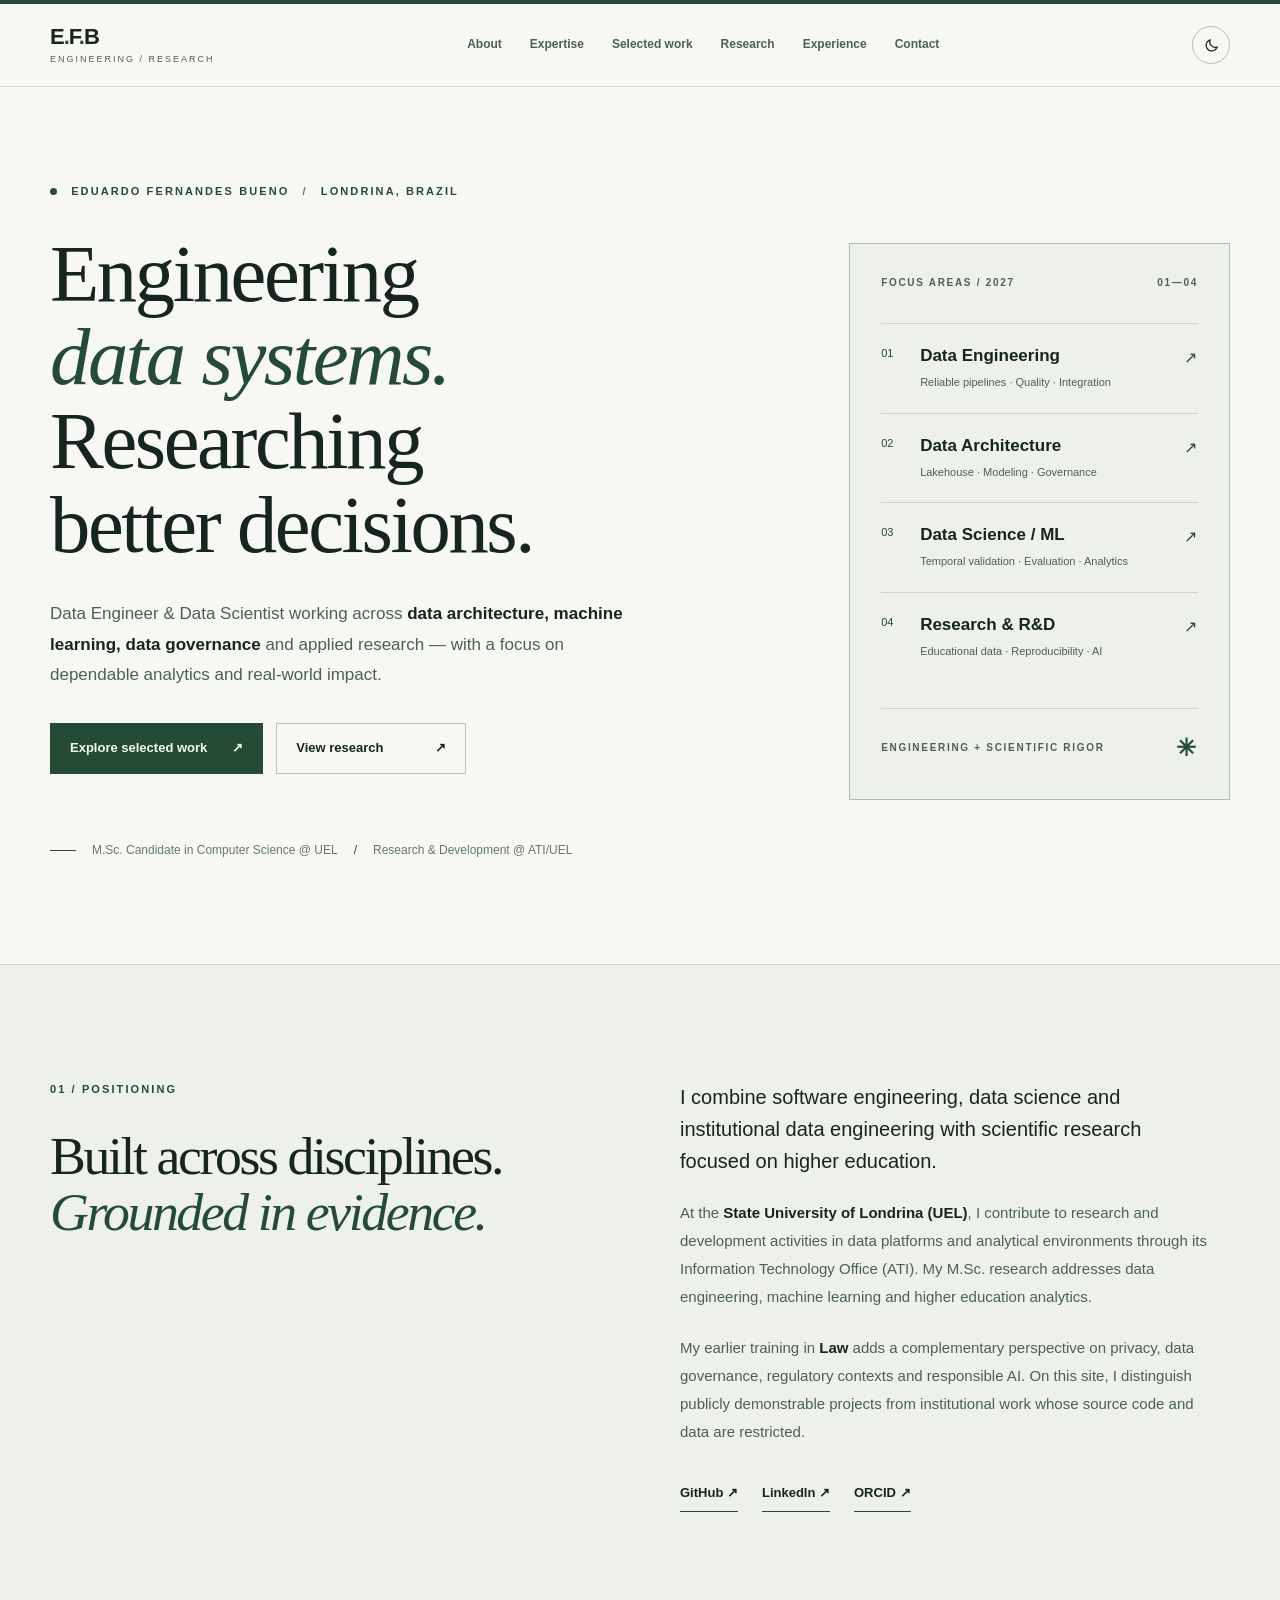
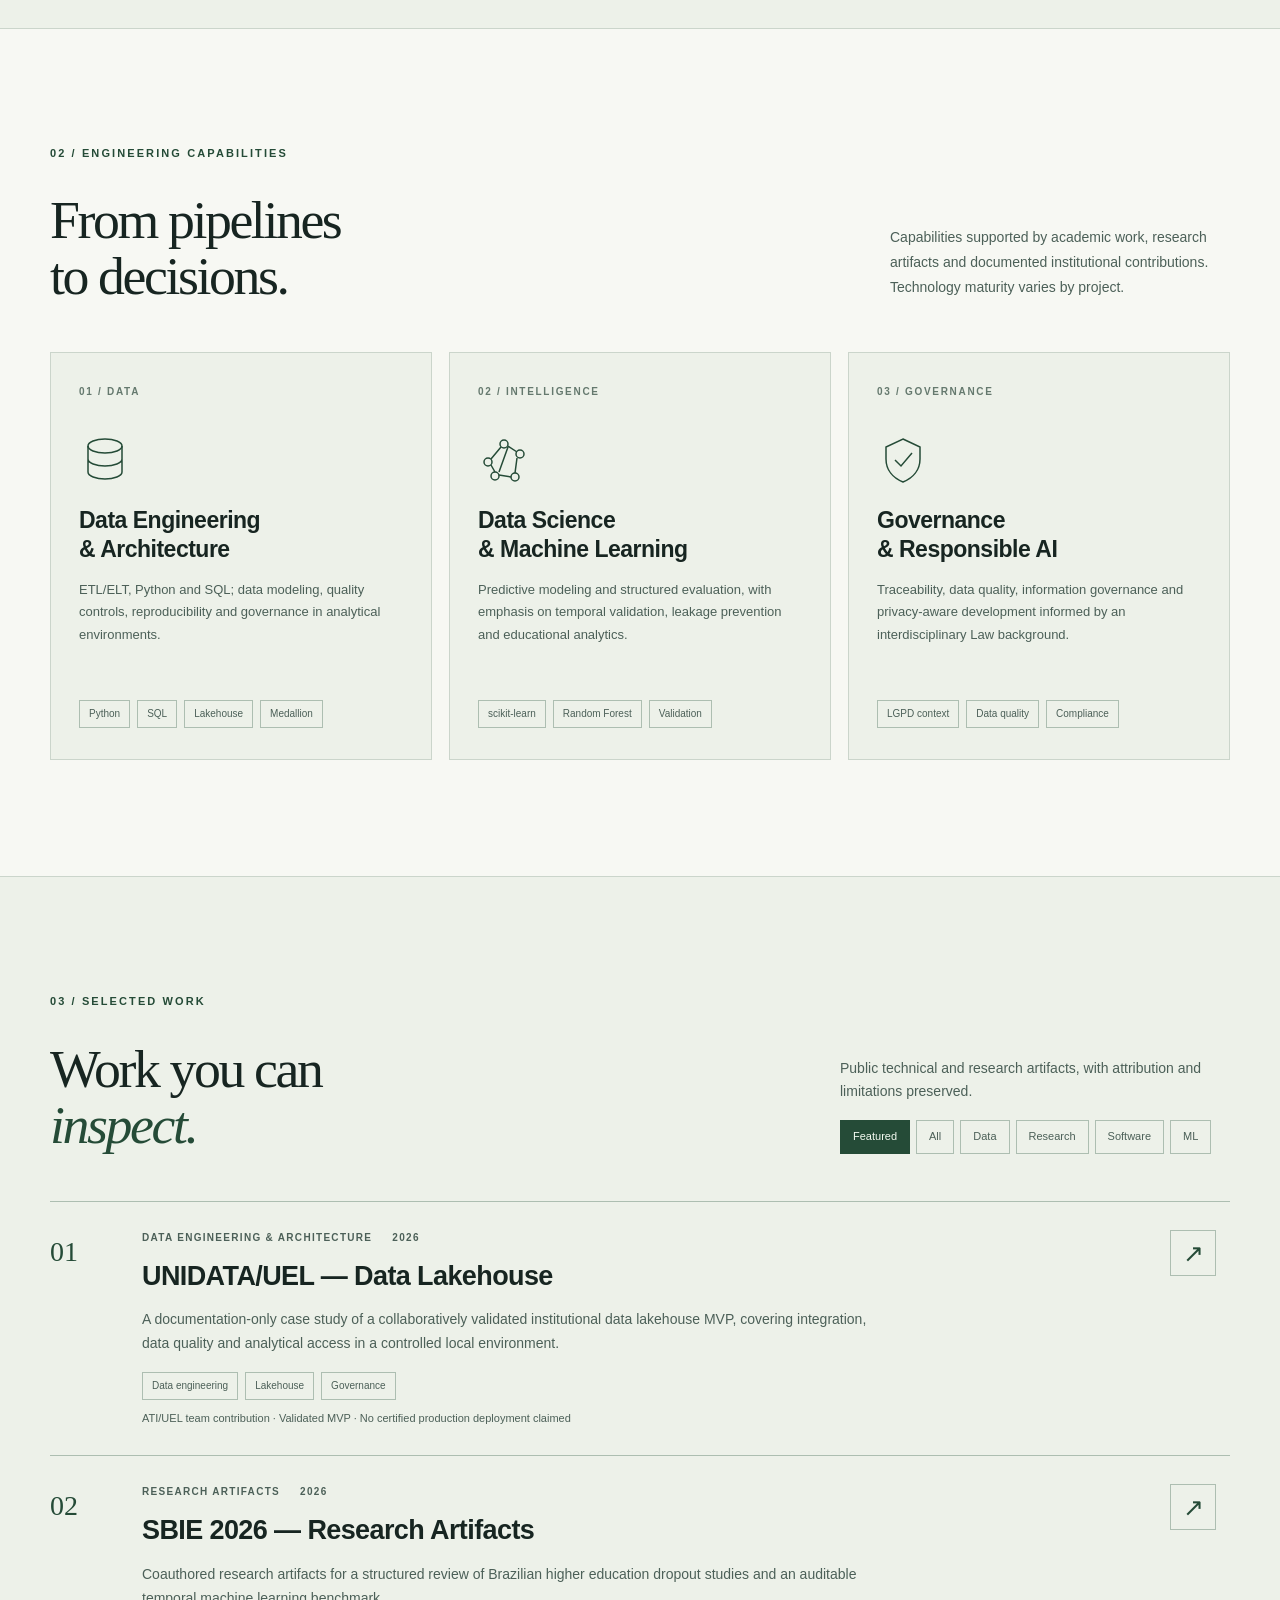
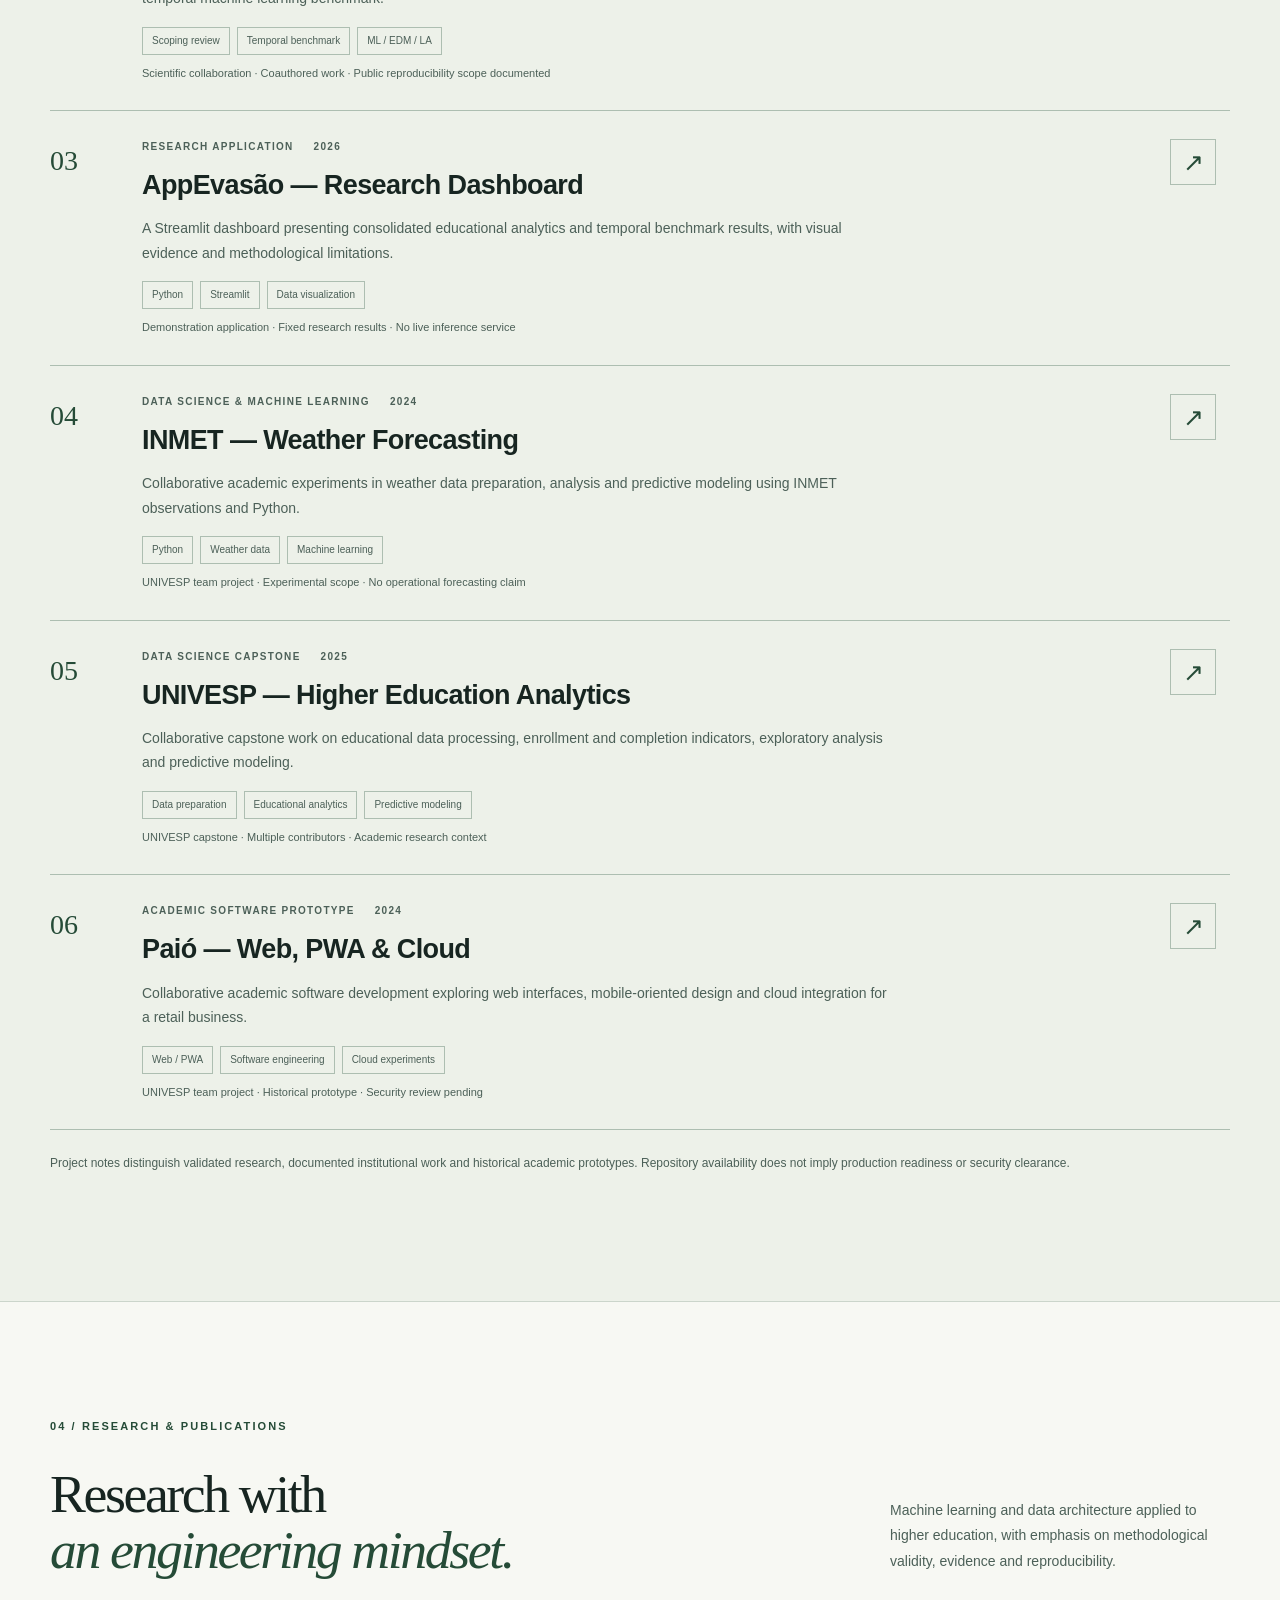
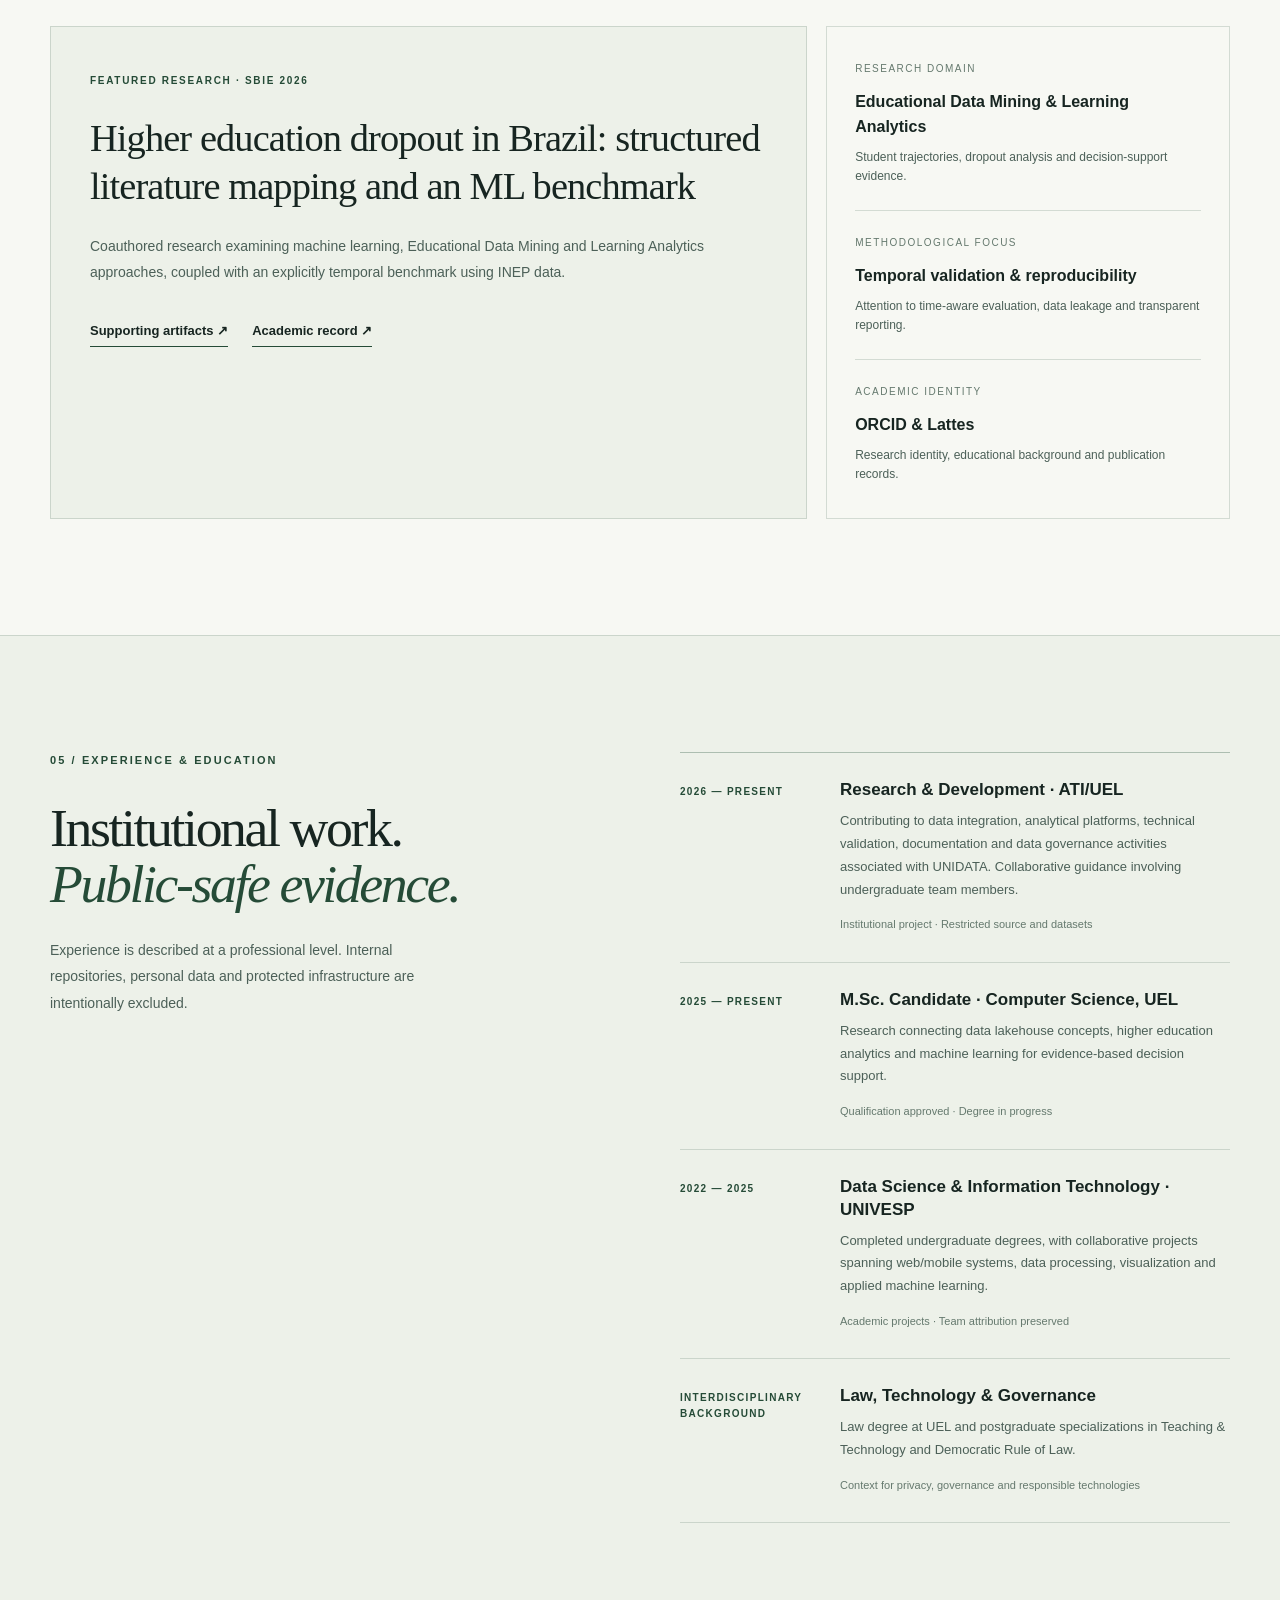
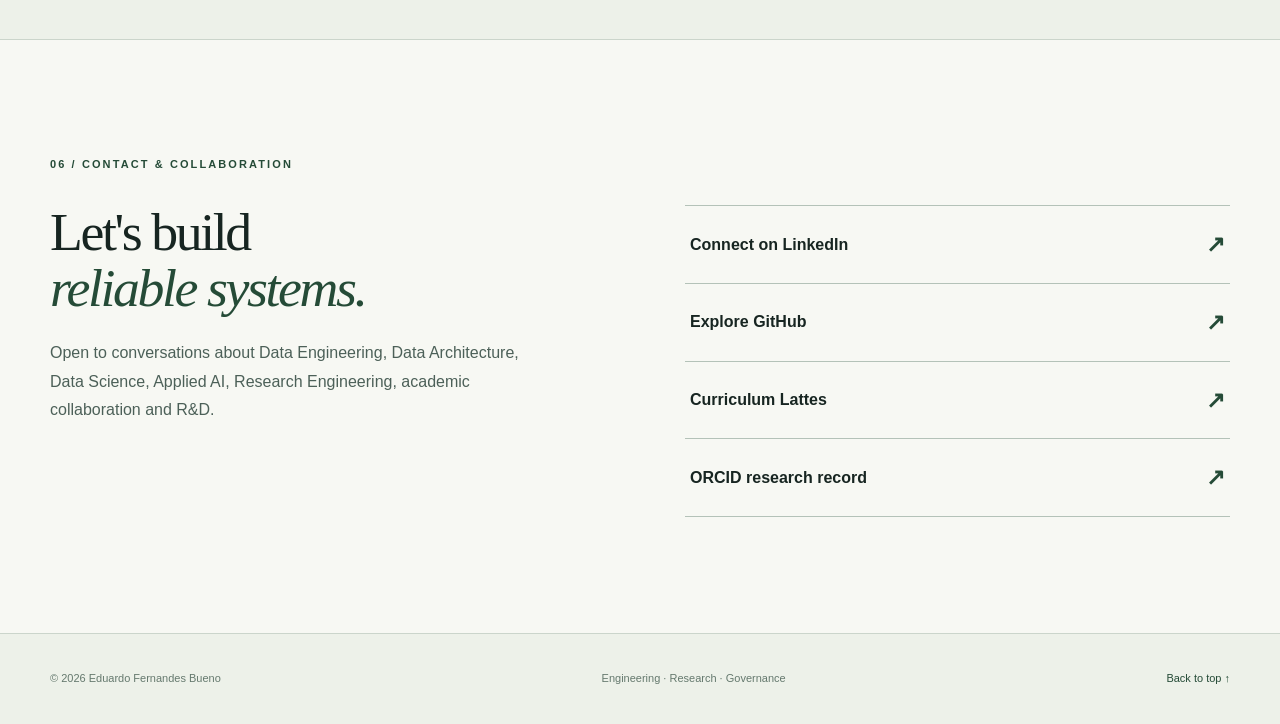
==== commit d16d7fc1: "feat(portfolio): expand project filters and correct UNIVESP timeline" ====
--- a/index.html
+++ b/index.html
@@ -96,7 +96,7 @@
 
     <section id="work" class="section section-work">
       <div class="container">
-        <div class="section-heading"><div><p class="section-label">03 / SELECTED WORK</p><h2>Work you can<br><em>inspect.</em></h2></div><div class="work-tools"><p>Public technical and research artifacts, with attribution and limitations preserved.</p><div class="filter-controls" role="group" aria-label="Filter selected work"><button type="button" class="filter active" data-filter="all" aria-pressed="true">All</button><button type="button" class="filter" data-filter="data" aria-pressed="false">Data</button><button type="button" class="filter" data-filter="research" aria-pressed="false">Research</button><button type="button" class="filter" data-filter="software" aria-pressed="false">Software</button><button type="button" class="filter" data-filter="ml" aria-pressed="false">ML</button></div></div></div>
+        <div class="section-heading"><div><p class="section-label">03 / SELECTED WORK</p><h2>Work you can<br><em>inspect.</em></h2></div><div class="work-tools"><p>Public technical and research artifacts, with attribution and limitations preserved.</p><div class="filter-controls" role="group" aria-label="Filter selected work"><button type="button" class="filter active" data-filter="featured" aria-pressed="true">Featured</button><button type="button" class="filter" data-filter="all" aria-pressed="false">All</button><button type="button" class="filter" data-filter="data" aria-pressed="false">Data</button><button type="button" class="filter" data-filter="research" aria-pressed="false">Research</button><button type="button" class="filter" data-filter="software" aria-pressed="false">Software</button><button type="button" class="filter" data-filter="ml" aria-pressed="false">ML</button></div></div></div>
         <div class="projects" id="project-list">
           <article class="project" data-categories="data research">
             <div class="project-number" aria-hidden="true">01</div>
@@ -164,6 +164,61 @@
             </div>
             <a class="project-link" href="https://github.com/eduardofernandesbueno/project-03-univesp-paio-pwa-cloud-app-2024" target="_blank" rel="noopener noreferrer" aria-label="Open Paió — Web, PWA &amp; Cloud repository (opens in a new tab)"><span aria-hidden="true">↗</span></a>
           </article>
+          <article class="project" data-categories="data research software ml" data-secondary hidden>
+            <div class="project-number" aria-hidden="true">07</div>
+            <div class="project-content">
+              <div class="project-meta"><span>EDUCATIONAL MACHINE LEARNING</span><span>2025</span></div>
+              <h3>Higher Education Dropout — Streamlit &amp; INEP/MEC</h3>
+              <p>Exploratory Machine Learning application developed during UEL master&#x27;s coursework, combining Python, Streamlit, Pandas and scikit-learn for educational data analysis and interactive model experimentation using INEP/MEC data.</p>
+              <div class="project-tags"><span>Python</span><span>Streamlit</span><span>scikit-learn</span></div>
+              <div class="project-note">Academic experimental prototype · Model evaluation limitations documented</div>
+            </div>
+            <a class="project-link" href="https://github.com/eduardofernandesbueno/streamlit-evasao-inep-2025" target="_blank" rel="noopener noreferrer" aria-label="Open Higher Education Dropout — Streamlit &amp; INEP/MEC repository (opens in a new tab)"><span aria-hidden="true">↗</span></a>
+          </article>
+          <article class="project" data-categories="data ml" data-secondary hidden>
+            <div class="project-number" aria-hidden="true">08</div>
+            <div class="project-content">
+              <div class="project-meta"><span>EXPLORATORY DATA SCIENCE</span><span>2025</span></div>
+              <h3>Higher Education — ML Experiments</h3>
+              <p>Experimental extension of the UNIVESP Data Science capstone, exploring Python, Jupyter Notebook workflows, data organization, preprocessing and educational Machine Learning methods.</p>
+              <div class="project-tags"><span>Python</span><span>Jupyter</span><span>Data preprocessing</span></div>
+              <div class="project-note">Exploratory academic work · Not presented as a complete validated production pipeline</div>
+            </div>
+            <a class="project-link" href="https://github.com/eduardofernandesbueno/higher-education-ml-experiments-2025" target="_blank" rel="noopener noreferrer" aria-label="Open Higher Education — ML Experiments repository (opens in a new tab)"><span aria-hidden="true">↗</span></a>
+          </article>
+          <article class="project" data-categories="research software data" data-secondary hidden>
+            <div class="project-number" aria-hidden="true">09</div>
+            <div class="project-content">
+              <div class="project-meta"><span>HUMAN–COMPUTER INTERACTION</span><span>2025</span></div>
+              <h3>Educational Analytics — HCI &amp; Accessibility</h3>
+              <p>Collaborative UEL master&#x27;s coursework investigating usability, accessibility and educational dashboard interaction through Nielsen&#x27;s heuristics, WCAG 2.2 principles and exploratory interface improvements.</p>
+              <div class="project-tags"><span>HCI</span><span>WCAG 2.2</span><span>Accessibility</span></div>
+              <div class="project-note">Collaborative academic coursework · Exploratory evaluation, not certified accessibility compliance</div>
+            </div>
+            <a class="project-link" href="https://github.com/eduardofernandesbueno/uel-hci-educational-dashboard-2025" target="_blank" rel="noopener noreferrer" aria-label="Open Educational Analytics — HCI &amp; Accessibility repository (opens in a new tab)"><span aria-hidden="true">↗</span></a>
+          </article>
+          <article class="project" data-categories="software data" data-secondary hidden>
+            <div class="project-number" aria-hidden="true">10</div>
+            <div class="project-content">
+              <div class="project-meta"><span>FULL-STACK WEB &amp; CLOUD</span><span>2023</span></div>
+              <h3>Paió — Full-Stack Web &amp; Cloud Integration</h3>
+              <p>Collaborative UNIVESP project extending a customer management web application through HTML5, CSS3, Bootstrap, JavaScript, PHP, MySQL, Microsoft Azure integration and exploratory accessibility evaluation.</p>
+              <div class="project-tags"><span>PHP</span><span>MySQL</span><span>Microsoft Azure</span></div>
+              <div class="project-note">Collaborative academic software · Historical prototype and cloud integration experiments</div>
+            </div>
+            <a class="project-link" href="https://github.com/eduardofernandesbueno/project-02-univesp-paio-web-cloud-2023" target="_blank" rel="noopener noreferrer" aria-label="Open Paió — Full-Stack Web &amp; Cloud Integration repository (opens in a new tab)"><span aria-hidden="true">↗</span></a>
+          </article>
+          <article class="project" data-categories="software data" data-secondary hidden>
+            <div class="project-number" aria-hidden="true">11</div>
+            <div class="project-content">
+              <div class="project-meta"><span>FULL-STACK WEB DEVELOPMENT</span><span>2023</span></div>
+              <h3>Paió — Customer Management Web Application</h3>
+              <p>Initial collaborative UNIVESP web application prototype supporting customer registration and relational data persistence using HTML5, CSS3, Bootstrap, PHP, SQL and MySQL.</p>
+              <div class="project-tags"><span>PHP</span><span>MySQL</span><span>Bootstrap</span></div>
+              <div class="project-note">Collaborative academic prototype · Local database integration and historical implementation</div>
+            </div>
+            <a class="project-link" href="https://github.com/eduardofernandesbueno/project-01-univesp-paio-customer-management-2023" target="_blank" rel="noopener noreferrer" aria-label="Open Paió — Customer Management Web Application repository (opens in a new tab)"><span aria-hidden="true">↗</span></a>
+          </article>
         </div>
         <p class="work-footnote">Project notes distinguish validated research, documented institutional work and historical academic prototypes. Repository availability does not imply production readiness or security clearance.</p>
       </div>
@@ -175,7 +230,7 @@
       <div class="research-layout"><div class="research-feature"><span class="research-tag">FEATURED RESEARCH · SBIE 2026</span><h3>Higher education dropout in Brazil: structured literature mapping and an ML benchmark</h3><p>Coauthored research examining machine learning, Educational Data Mining and Learning Analytics approaches, coupled with an explicitly temporal benchmark using INEP data.</p><div class="research-actions"><a class="text-arrow" href="https://github.com/eduardofernandesbueno/sbie2026-evasao-ensino-superior-artefatos" target="_blank" rel="noopener noreferrer">Supporting artifacts <span aria-hidden="true">↗</span></a><a class="text-arrow" href="http://lattes.cnpq.br/8716619580595259" target="_blank" rel="noopener noreferrer">Academic record <span aria-hidden="true">↗</span></a></div></div><div class="research-side"><div class="side-item"><span>RESEARCH DOMAIN</span><strong>Educational Data Mining &amp; Learning Analytics</strong><p>Student trajectories, dropout analysis and decision-support evidence.</p></div><div class="side-item"><span>METHODOLOGICAL FOCUS</span><strong>Temporal validation &amp; reproducibility</strong><p>Attention to time-aware evaluation, data leakage and transparent reporting.</p></div><div class="side-item"><span>ACADEMIC IDENTITY</span><strong>ORCID &amp; Lattes</strong><p>Research identity, educational background and publication records.</p></div></div></div>
     </section>
 
-    <section id="experience" class="section section-contrast"><div class="container experience-grid"><div><p class="section-label">05 / EXPERIENCE & EDUCATION</p><h2>Institutional work.<br><em>Public-safe evidence.</em></h2><p class="experience-intro">Experience is described at a professional level. Internal repositories, personal data and protected infrastructure are intentionally excluded.</p></div><div class="timeline"><article class="timeline-item"><span>2026 — PRESENT</span><div><h3>Research &amp; Development · ATI/UEL</h3><p>Contributing to data integration, analytical platforms, technical validation, documentation and data governance activities associated with UNIDATA. Collaborative guidance involving undergraduate team members.</p><small>Institutional project · Restricted source and datasets</small></div></article><article class="timeline-item"><span>2025 — PRESENT</span><div><h3>M.Sc. Candidate · Computer Science, UEL</h3><p>Research connecting data lakehouse concepts, higher education analytics and machine learning for evidence-based decision support.</p><small>Qualification approved · Degree in progress</small></div></article><article class="timeline-item"><span>2024 — 2025</span><div><h3>Data Science &amp; Information Technology · UNIVESP</h3><p>Completed undergraduate degrees, with collaborative projects spanning web/mobile systems, data processing, visualization and applied machine learning.</p><small>Academic projects · Team attribution preserved</small></div></article><article class="timeline-item"><span>INTERDISCIPLINARY BACKGROUND</span><div><h3>Law, Technology &amp; Governance</h3><p>Law degree at UEL and postgraduate specializations in Teaching &amp; Technology and Democratic Rule of Law.</p><small>Context for privacy, governance and responsible technologies</small></div></article></div></div></section>
+    <section id="experience" class="section section-contrast"><div class="container experience-grid"><div><p class="section-label">05 / EXPERIENCE & EDUCATION</p><h2>Institutional work.<br><em>Public-safe evidence.</em></h2><p class="experience-intro">Experience is described at a professional level. Internal repositories, personal data and protected infrastructure are intentionally excluded.</p></div><div class="timeline"><article class="timeline-item"><span>2026 — PRESENT</span><div><h3>Research &amp; Development · ATI/UEL</h3><p>Contributing to data integration, analytical platforms, technical validation, documentation and data governance activities associated with UNIDATA. Collaborative guidance involving undergraduate team members.</p><small>Institutional project · Restricted source and datasets</small></div></article><article class="timeline-item"><span>2025 — PRESENT</span><div><h3>M.Sc. Candidate · Computer Science, UEL</h3><p>Research connecting data lakehouse concepts, higher education analytics and machine learning for evidence-based decision support.</p><small>Qualification approved · Degree in progress</small></div></article><article class="timeline-item"><span>2022 — 2025</span><div><h3>Data Science &amp; Information Technology · UNIVESP</h3><p>Completed undergraduate degrees, with collaborative projects spanning web/mobile systems, data processing, visualization and applied machine learning.</p><small>Academic projects · Team attribution preserved</small></div></article><article class="timeline-item"><span>INTERDISCIPLINARY BACKGROUND</span><div><h3>Law, Technology &amp; Governance</h3><p>Law degree at UEL and postgraduate specializations in Teaching &amp; Technology and Democratic Rule of Law.</p><small>Context for privacy, governance and responsible technologies</small></div></article></div></div></section>
 
     <section id="contact" class="section contact-section container"><p class="section-label">06 / CONTACT & COLLABORATION</p><div class="contact-grid"><div><h2>Let's build<br><em>reliable systems.</em></h2><p>Open to conversations about Data Engineering, Data Architecture, Data Science, Applied AI, Research Engineering, academic collaboration and R&amp;D.</p></div><div class="contact-links"><a href="https://www.linkedin.com/in/eduardofernandesbueno/" target="_blank" rel="noopener noreferrer"><span>Connect on LinkedIn</span><span aria-hidden="true">↗</span></a><a href="https://github.com/eduardofernandesbueno" target="_blank" rel="noopener noreferrer"><span>Explore GitHub</span><span aria-hidden="true">↗</span></a><a href="http://lattes.cnpq.br/8716619580595259" target="_blank" rel="noopener noreferrer"><span>Curriculum Lattes</span><span aria-hidden="true">↗</span></a><a href="https://orcid.org/0009-0000-8620-0211" target="_blank" rel="noopener noreferrer"><span>ORCID research record</span><span aria-hidden="true">↗</span></a></div></div></section>
   </main>
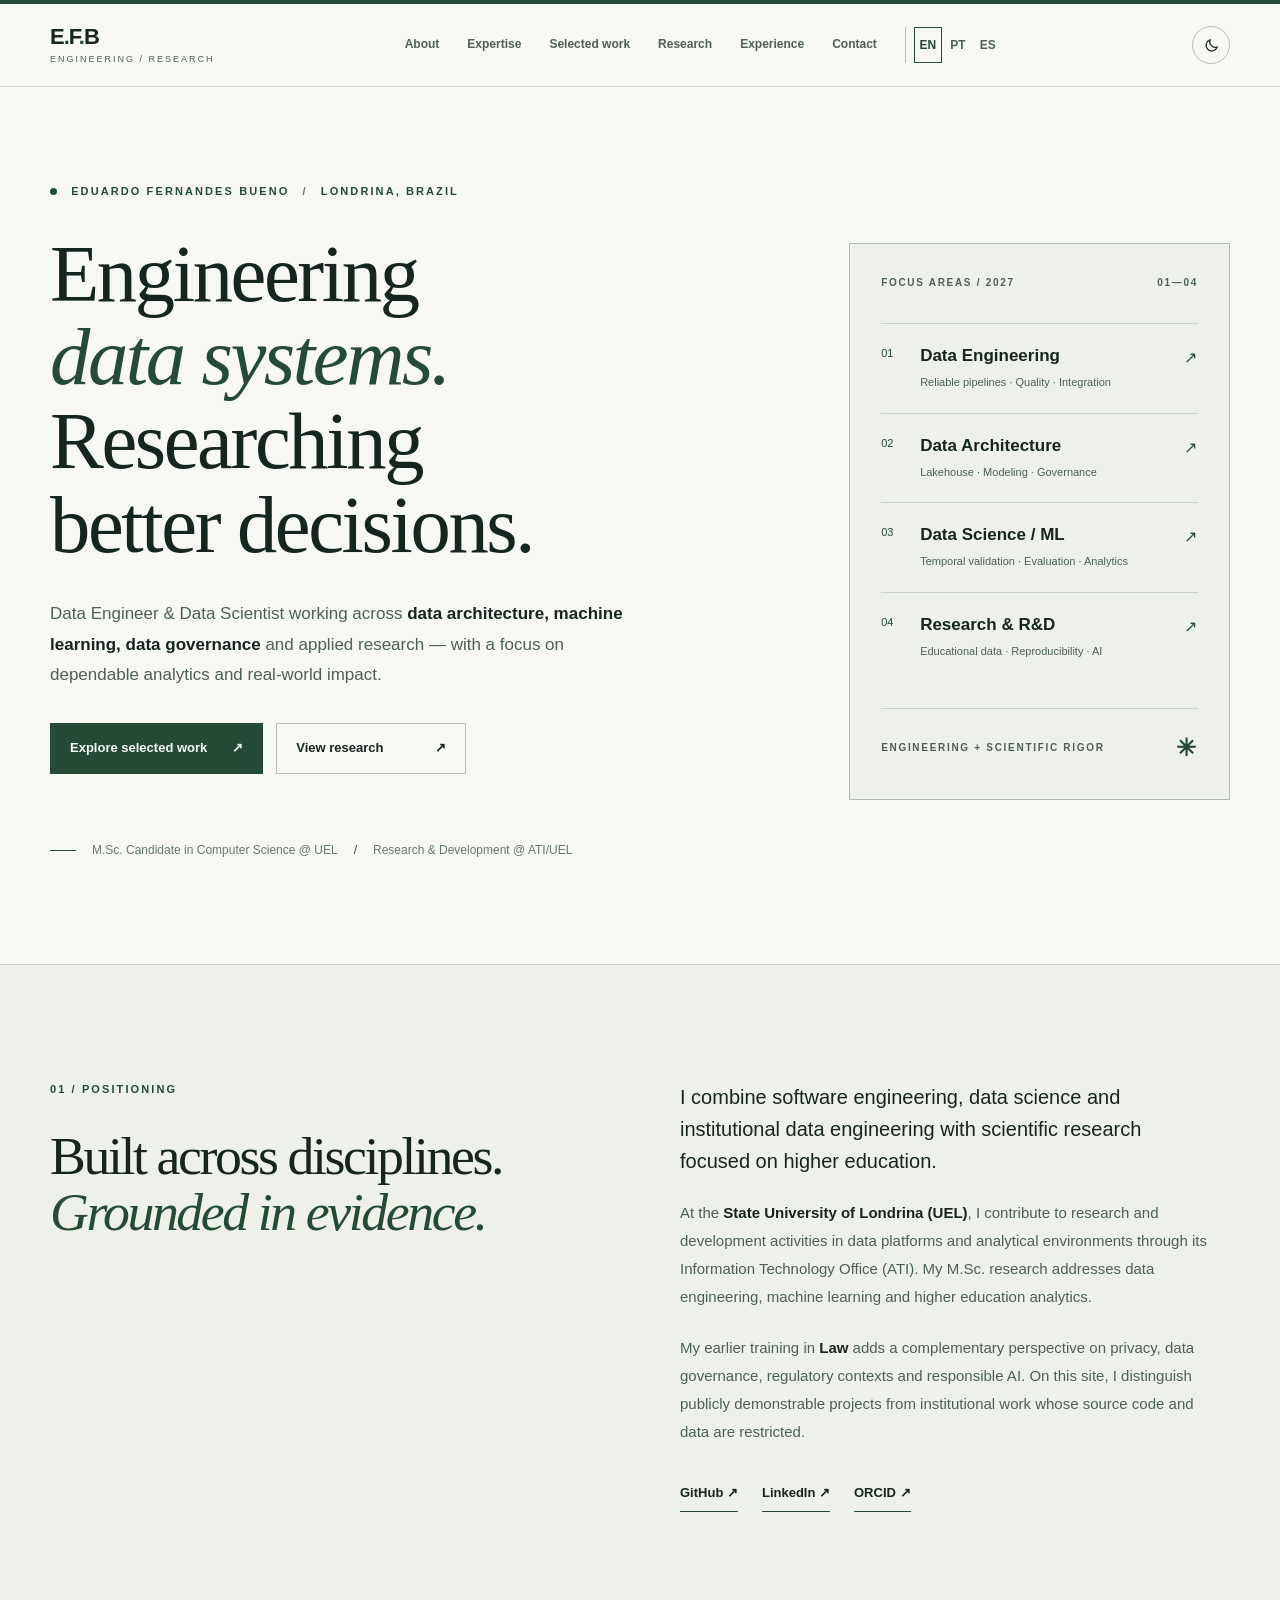
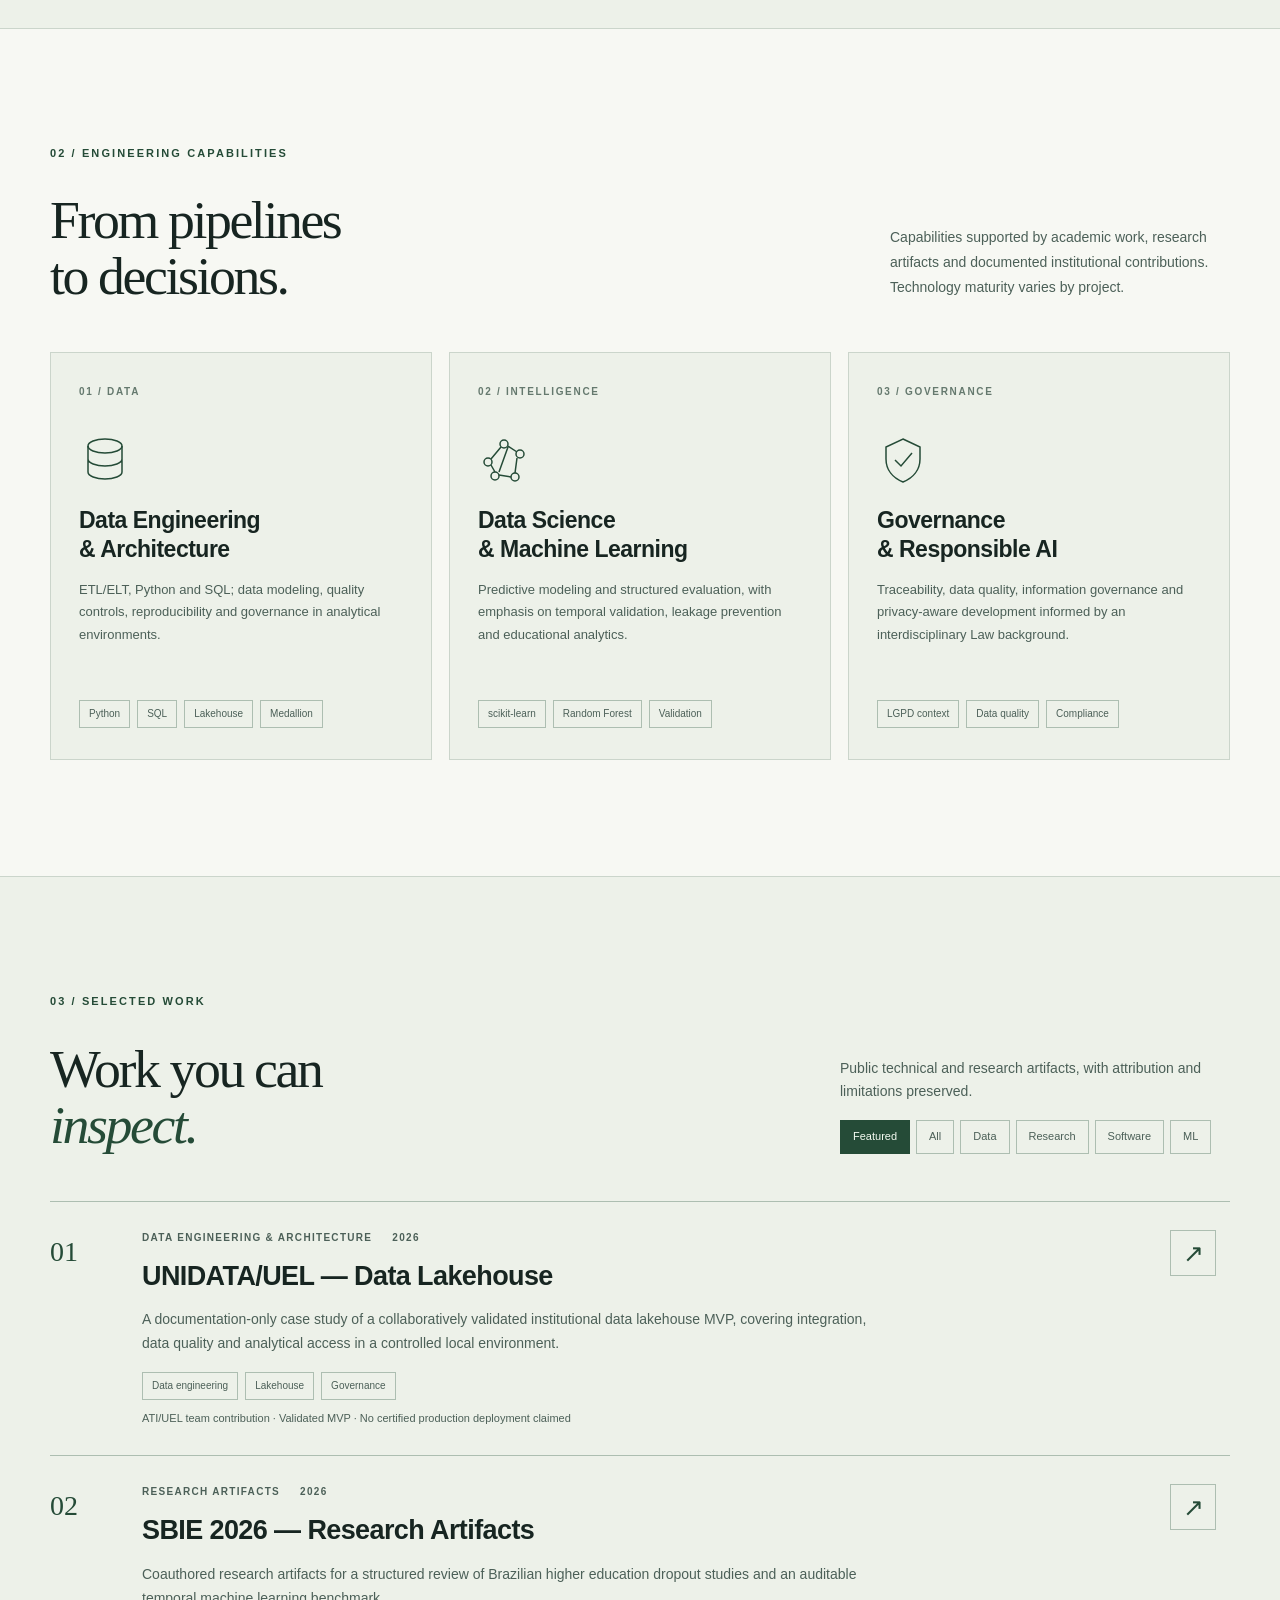
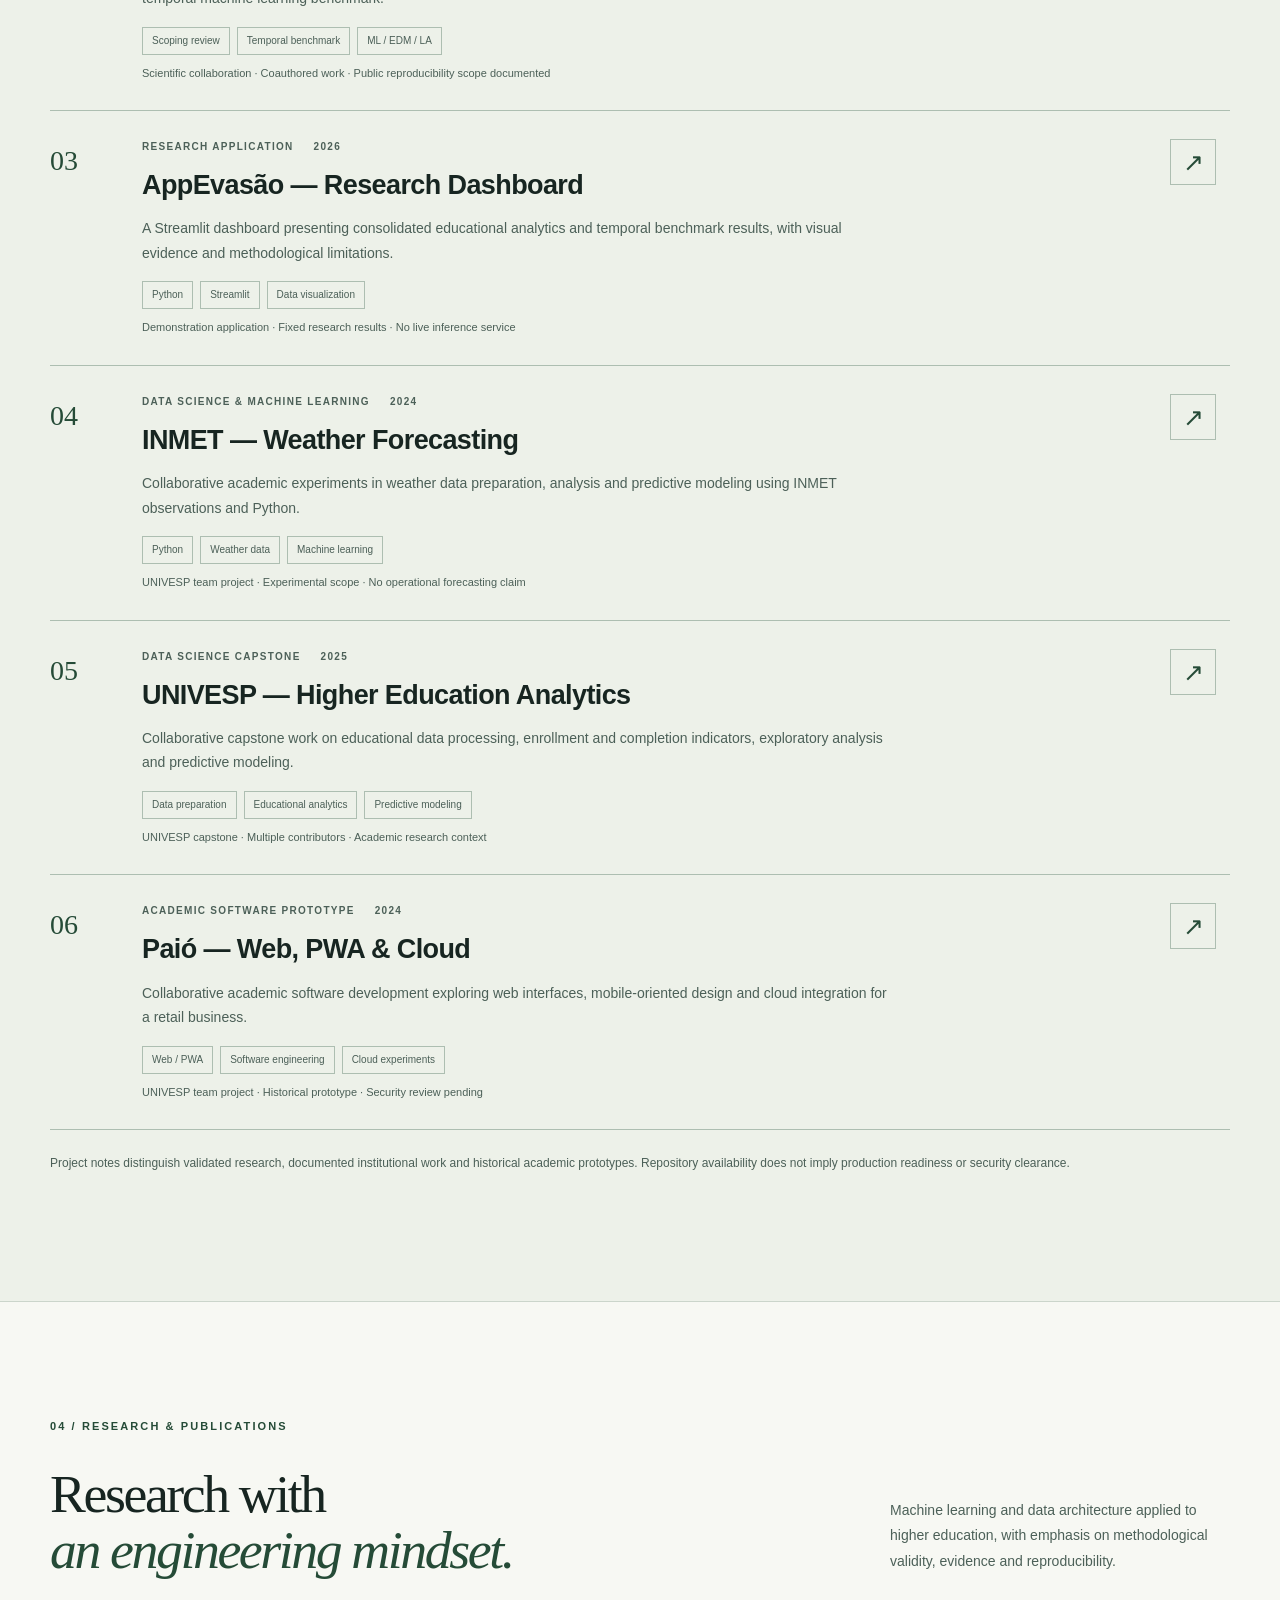
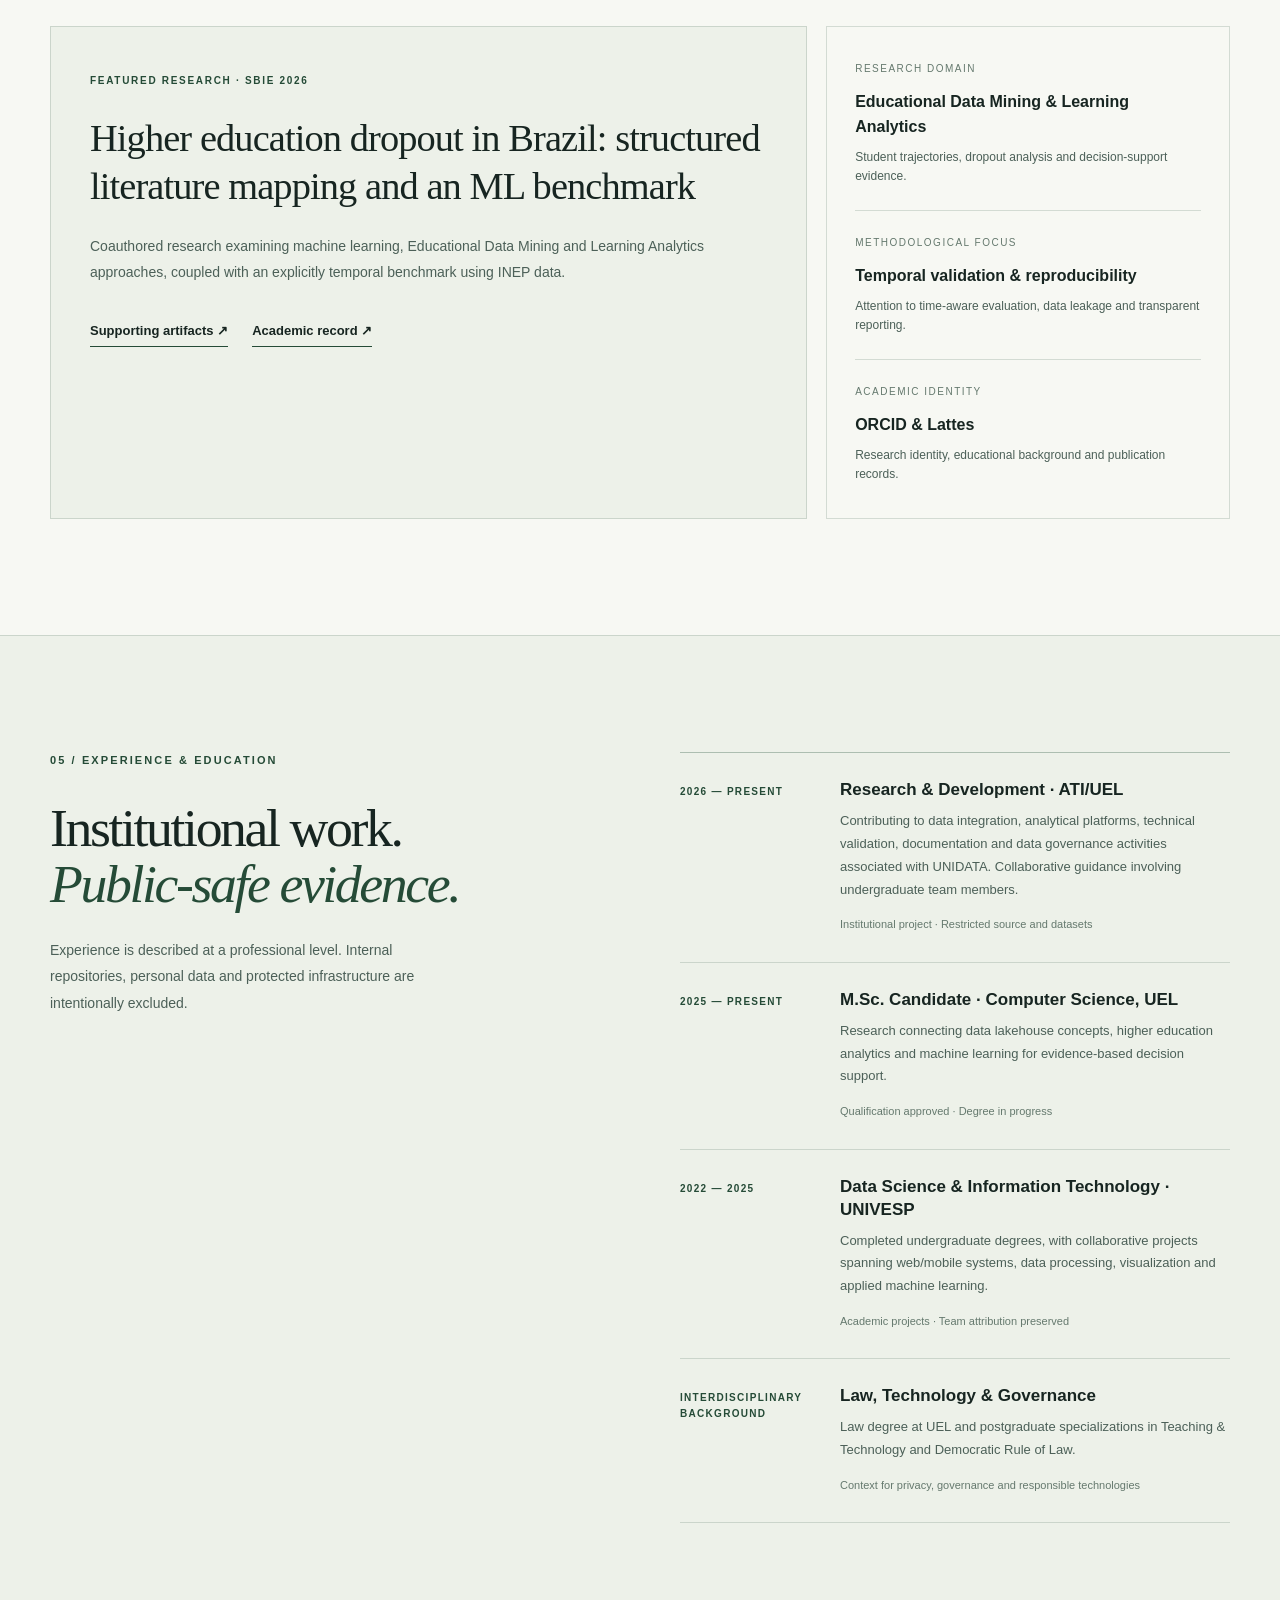
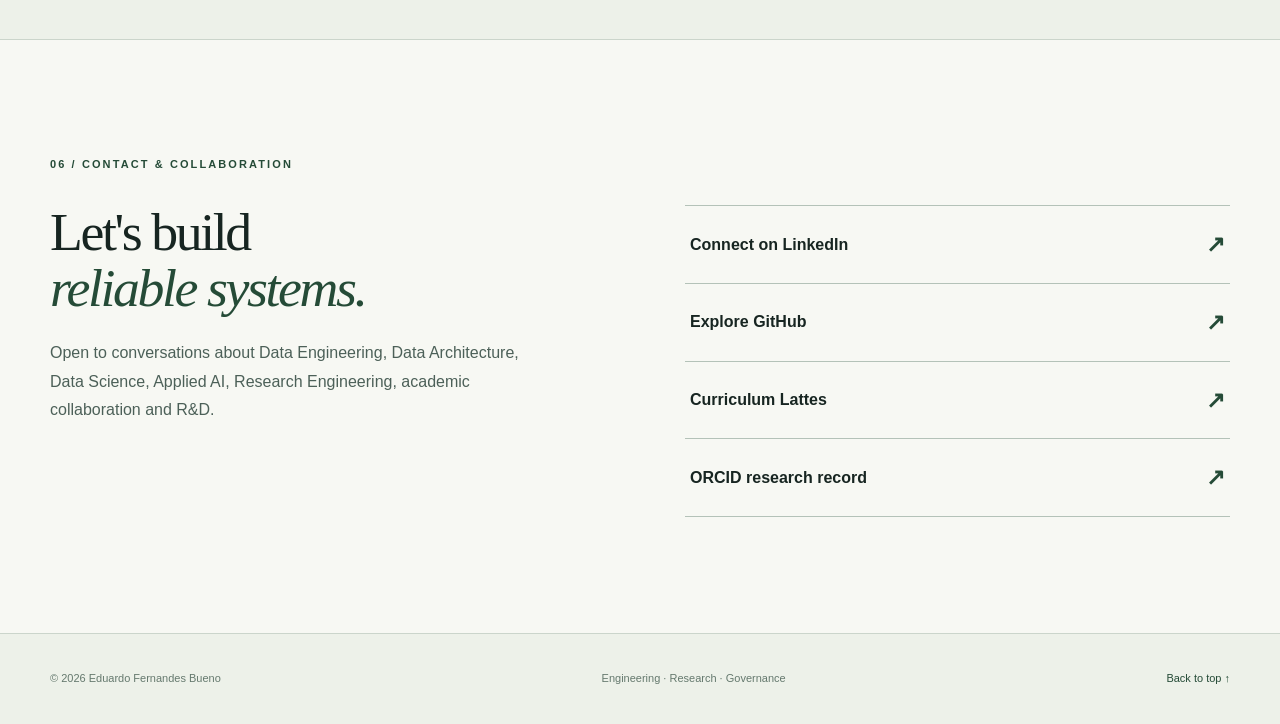
==== commit fa6a8253: "feat(portfolio): add English Portuguese and Spanish language editions" ====
--- a/index.html
+++ b/index.html
@@ -8,6 +8,13 @@
   <meta name="author" content="Eduardo Fernandes Bueno">
   <meta name="robots" content="index, follow">
   <link rel="canonical" href="https://eduardofernandesbueno.github.io/">
+  <link rel="alternate" hreflang="en" href="https://eduardofernandesbueno.github.io/">
+  <link rel="alternate" hreflang="pt-BR" href="https://eduardofernandesbueno.github.io/pt/">
+  <link rel="alternate" hreflang="es" href="https://eduardofernandesbueno.github.io/es/">
+  <link rel="alternate" hreflang="x-default" href="https://eduardofernandesbueno.github.io/">
+  <meta property="og:locale" content="en_US">
+  <meta property="og:locale:alternate" content="pt_BR">
+  <meta property="og:locale:alternate" content="es_ES">
   <meta property="og:type" content="website">
   <meta property="og:site_name" content="Eduardo Fernandes Bueno · Engineering & Research">
   <meta property="og:title" content="Eduardo Fernandes Bueno | Data Engineering, ML & Research">
@@ -15,30 +22,66 @@
   <meta property="og:url" content="https://eduardofernandesbueno.github.io/">
   <meta name="twitter:card" content="summary">
   <meta name="theme-color" content="#0d171a">
-  <link rel="icon" href="assets/favicon.svg" type="image/svg+xml">
-  <link rel="stylesheet" href="styles.css">
+  <link rel="icon" href="/assets/favicon.svg" type="image/svg+xml">
+  <link rel="stylesheet" href="/styles.css">
   <title>Eduardo Fernandes Bueno — Data Engineering, Machine Learning & Research</title>
   <script type="application/ld+json">
-  {
-    "@context": "https://schema.org",
-    "@type": "Person",
-    "name": "Eduardo Fernandes Bueno",
-    "alternateName": "Eduardo F. Bueno",
-    "url": "https://eduardofernandesbueno.github.io/",
-    "description": "Data Engineer, Data Scientist and M.Sc. candidate in Computer Science at the State University of Londrina, Brazil.",
-    "affiliation": {"@type": "CollegeOrUniversity", "name": "State University of Londrina", "alternateName": "UEL", "url": "https://www.uel.br/"},
-    "alumniOf": [
-      {"@type":"CollegeOrUniversity","name":"Virtual University of the State of São Paulo","alternateName":"UNIVESP"},
-      {"@type":"CollegeOrUniversity","name":"State University of Londrina","alternateName":"UEL"}
-    ],
-    "knowsAbout": ["Data Engineering", "Data Architecture", "Data Science", "Machine Learning", "Data Governance", "Educational Data Mining", "Learning Analytics"],
-    "sameAs": [
-      "https://github.com/eduardofernandesbueno",
-      "https://www.linkedin.com/in/eduardofernandesbueno/",
-      "http://lattes.cnpq.br/8716619580595259",
-      "https://orcid.org/0009-0000-8620-0211"
-    ]
-  }
+{
+  "@context": "https://schema.org",
+  "@graph": [
+    {
+      "@type": "Person",
+      "name": "Eduardo Fernandes Bueno",
+      "alternateName": "Eduardo F. Bueno",
+      "url": "https://eduardofernandesbueno.github.io/",
+      "description": "Data Engineer, Data Scientist and M.Sc. candidate in Computer Science at the State University of Londrina, Brazil.",
+      "affiliation": {
+        "@type": "CollegeOrUniversity",
+        "name": "State University of Londrina",
+        "alternateName": "UEL",
+        "url": "https://www.uel.br/"
+      },
+      "alumniOf": [
+        {
+          "@type": "CollegeOrUniversity",
+          "name": "Virtual University of the State of São Paulo",
+          "alternateName": "UNIVESP"
+        },
+        {
+          "@type": "CollegeOrUniversity",
+          "name": "State University of Londrina",
+          "alternateName": "UEL"
+        }
+      ],
+      "knowsAbout": [
+        "Data Engineering",
+        "Data Architecture",
+        "Data Science",
+        "Machine Learning",
+        "Data Governance",
+        "Educational Data Mining",
+        "Learning Analytics"
+      ],
+      "sameAs": [
+        "https://github.com/eduardofernandesbueno",
+        "https://www.linkedin.com/in/eduardofernandesbueno/",
+        "http://lattes.cnpq.br/8716619580595259",
+        "https://orcid.org/0009-0000-8620-0211"
+      ],
+      "@id": "https://eduardofernandesbueno.github.io/#person"
+    },
+    {
+      "@type": "WebPage",
+      "@id": "https://eduardofernandesbueno.github.io/#webpage",
+      "url": "https://eduardofernandesbueno.github.io/",
+      "name": "Eduardo Fernandes Bueno — Data Engineering, Machine Learning & Research",
+      "inLanguage": "en",
+      "about": {
+        "@id": "https://eduardofernandesbueno.github.io/#person"
+      }
+    }
+  ]
+}
   </script>
 </head>
 <body>
@@ -49,6 +92,7 @@
       <a class="brand" href="#home" aria-label="Eduardo Fernandes Bueno — home"><span class="brand-mark" aria-hidden="true">E<span>.</span>F<span>.</span>B</span><span class="brand-caption">ENGINEERING / RESEARCH</span></a>
       <nav class="site-nav" id="site-nav" aria-label="Primary navigation">
         <a href="#about">About</a><a href="#expertise">Expertise</a><a href="#work">Selected work</a><a href="#research">Research</a><a href="#experience">Experience</a><a href="#contact">Contact</a>
+        <div class="language-switcher" role="group" aria-label="Language"><a href="/" lang="en" hreflang="en" data-language-link aria-label="English" aria-current="page">EN</a><a href="/pt/" lang="pt-BR" hreflang="pt-BR" data-language-link aria-label="Português brasileiro">PT</a><a href="/es/" lang="es" hreflang="es" data-language-link aria-label="Español">ES</a></div>
       </nav>
       <div class="header-actions">
         <button class="icon-button" id="theme-toggle" type="button" aria-label="Switch color theme" title="Toggle light/dark mode"><svg aria-hidden="true" viewBox="0 0 24 24" fill="none" stroke="currentColor" stroke-width="1.7"><path d="M20 14.1A8 8 0 0 1 9.9 4 8 8 0 1 0 20 14.1Z"/></svg></button>
@@ -235,6 +279,6 @@
     <section id="contact" class="section contact-section container"><p class="section-label">06 / CONTACT & COLLABORATION</p><div class="contact-grid"><div><h2>Let's build<br><em>reliable systems.</em></h2><p>Open to conversations about Data Engineering, Data Architecture, Data Science, Applied AI, Research Engineering, academic collaboration and R&amp;D.</p></div><div class="contact-links"><a href="https://www.linkedin.com/in/eduardofernandesbueno/" target="_blank" rel="noopener noreferrer"><span>Connect on LinkedIn</span><span aria-hidden="true">↗</span></a><a href="https://github.com/eduardofernandesbueno" target="_blank" rel="noopener noreferrer"><span>Explore GitHub</span><span aria-hidden="true">↗</span></a><a href="http://lattes.cnpq.br/8716619580595259" target="_blank" rel="noopener noreferrer"><span>Curriculum Lattes</span><span aria-hidden="true">↗</span></a><a href="https://orcid.org/0009-0000-8620-0211" target="_blank" rel="noopener noreferrer"><span>ORCID research record</span><span aria-hidden="true">↗</span></a></div></div></section>
   </main>
   <footer class="site-footer"><div class="container footer-inner"><span>© <span id="year">2026</span> Eduardo Fernandes Bueno</span><span>Engineering · Research · Governance</span><a href="#home">Back to top ↑</a></div></footer>
-  <script src="script.js" defer></script>
+  <script src="/script.js" defer></script>
 </body>
 </html>
--- a/styles.css
+++ b/styles.css
@@ -5,3 +5,9 @@
 @media (max-width:760px){html{scroll-padding-top:70px}.container{width:calc(100% - 36px)}.header-inner{min-height:68px}.mobile-menu{display:inline-grid}.site-nav{position:absolute;top:68px;left:0;right:0;padding:12px 18px 20px;background:var(--bg);border-bottom:1px solid var(--border-strong);display:none;flex-direction:column;align-items:stretch;gap:0}.site-nav.open{display:flex}.site-nav a{font-size:14px;padding:11px;border-bottom:1px solid var(--border)}.hero{grid-template-columns:1fr;padding-block:56px 65px;gap:34px}.hero h1{font-size:clamp(48px,10vw,74px);letter-spacing:-1.8px}.eyebrow{font-size:10px;letter-spacing:1.2px}.hero-description{font-size:15px}.hero-actions{margin-bottom:35px}.hero-bottom{font-size:11px;gap:10px}.hero-panel{padding:24px}.focus-list{padding:12px 0}.section{padding-block:77px}.section h2{letter-spacing:-1.5px}.about-grid,.experience-grid,.contact-grid{grid-template-columns:1fr;gap:32px}.section-heading{align-items:start;display:block}.section-aside{margin-top:22px;max-width:550px}.expertise-grid{grid-template-columns:1fr}.expertise-card{min-height:320px}.expertise-icon{margin-top:24px}.work-tools{margin-top:20px}.project{grid-template-columns:30px minmax(0,1fr) 44px;gap:12px;padding-block:26px}.project h3{font-size:21px}.project-link{height:44px;width:44px;font-size:20px}.research-layout{grid-template-columns:1fr}.research-feature{padding:26px}.timeline-item{grid-template-columns:100px 1fr;gap:13px}.footer-inner{flex-wrap:wrap;padding-block:25px;justify-content:flex-start}.footer-inner span:nth-child(2){display:none}}
 @media (max-width:390px){.hero h1{font-size:46px}.hero-actions{flex-direction:column}.button{justify-content:space-between}.timeline-item{display:block}.timeline-item>span{display:block;margin-bottom:8px}.project{grid-template-columns:minmax(0,1fr) 44px}.project-number{display:none}.brand-caption{letter-spacing:1.2px}}
 @media (prefers-reduced-motion:reduce){html{scroll-behavior:auto}*,*::before,*::after{animation-duration:.01ms!important;transition-duration:.01ms!important}}
+
+/* Language navigation shares the header palette and mobile menu. */
+.site-nav .language-switcher{display:flex;align-items:center;gap:2px;padding-left:8px;border-left:1px solid var(--border-strong)}
+.site-nav .language-switcher a{display:inline-grid;place-items:center;min-width:28px;min-height:36px;padding:4px;font-size:12px;line-height:1.4;border:1px solid transparent}
+.site-nav .language-switcher a[aria-current="page"]{color:var(--accent);border-color:var(--accent)}
+@media (max-width:760px){.site-nav .language-switcher{margin-top:12px;padding-left:0;border-left:0;gap:8px}.site-nav .language-switcher a{min-width:44px;min-height:44px;font-size:14px}}
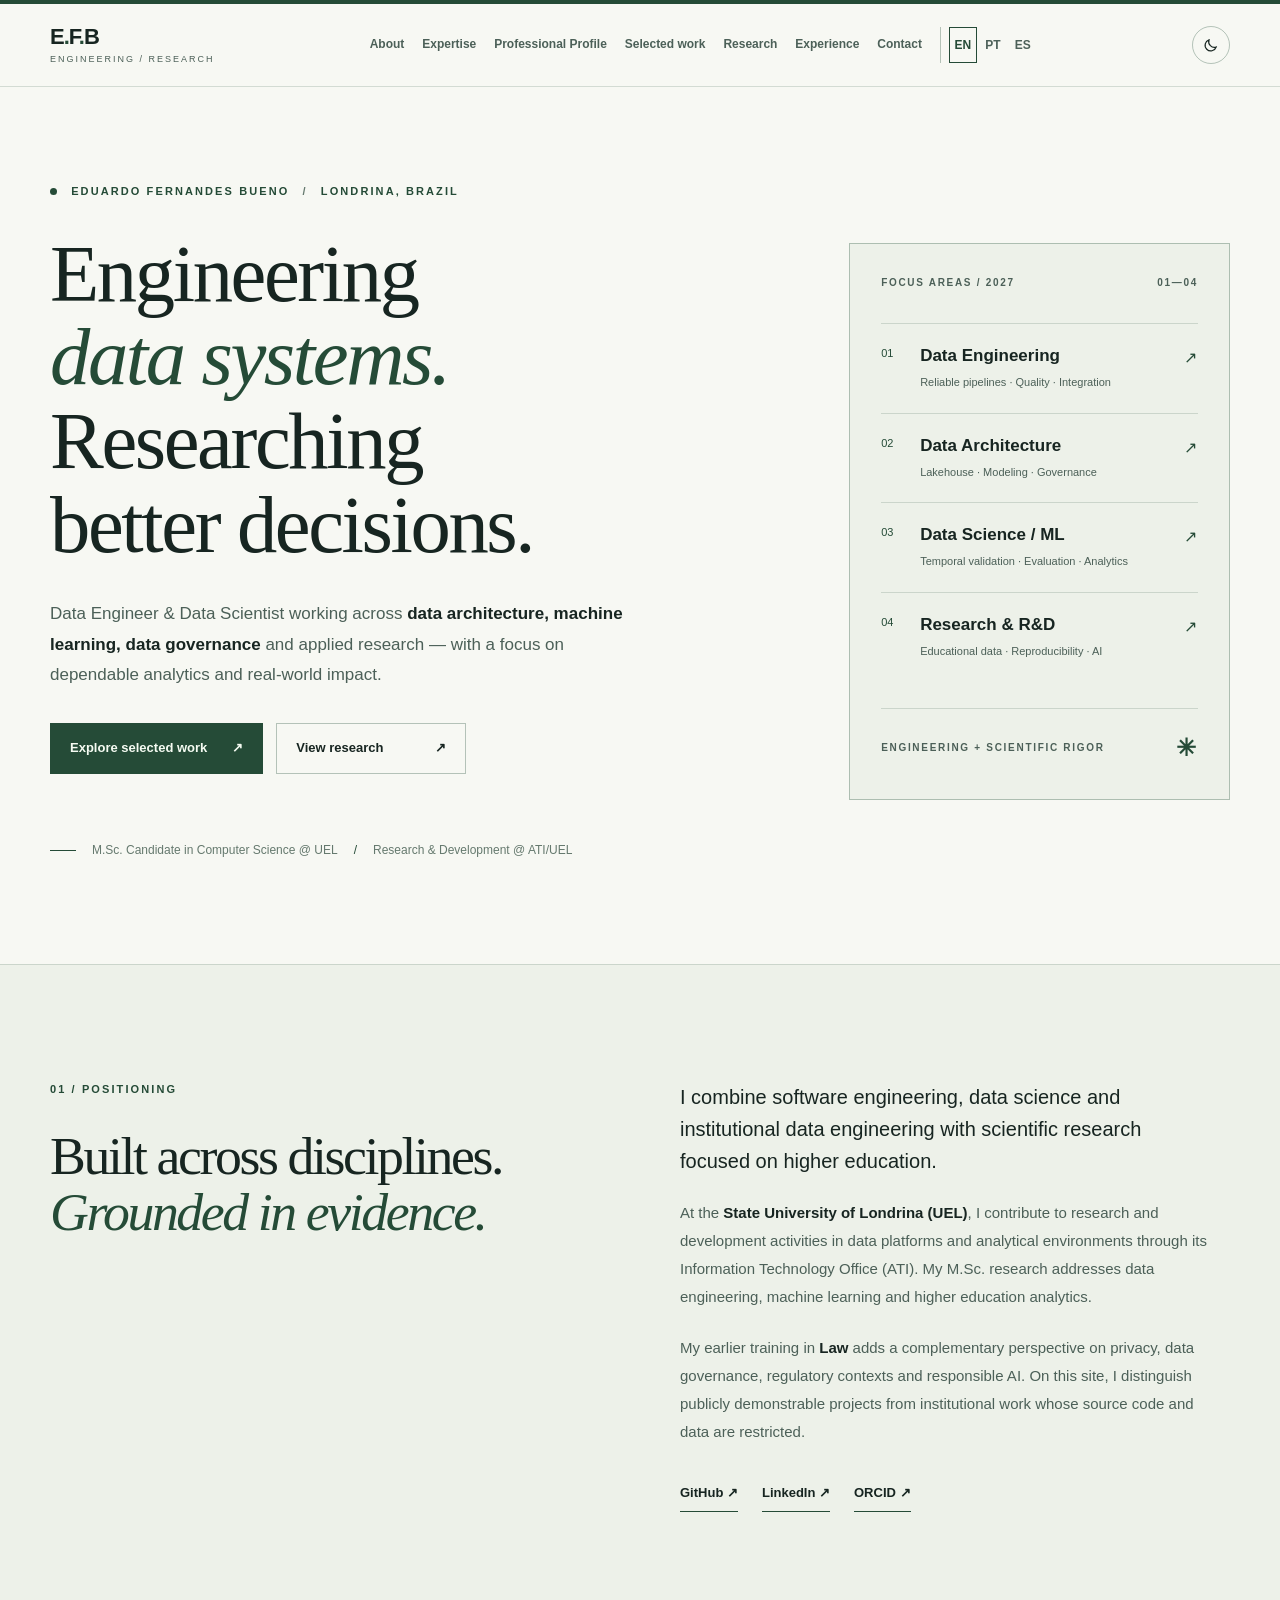
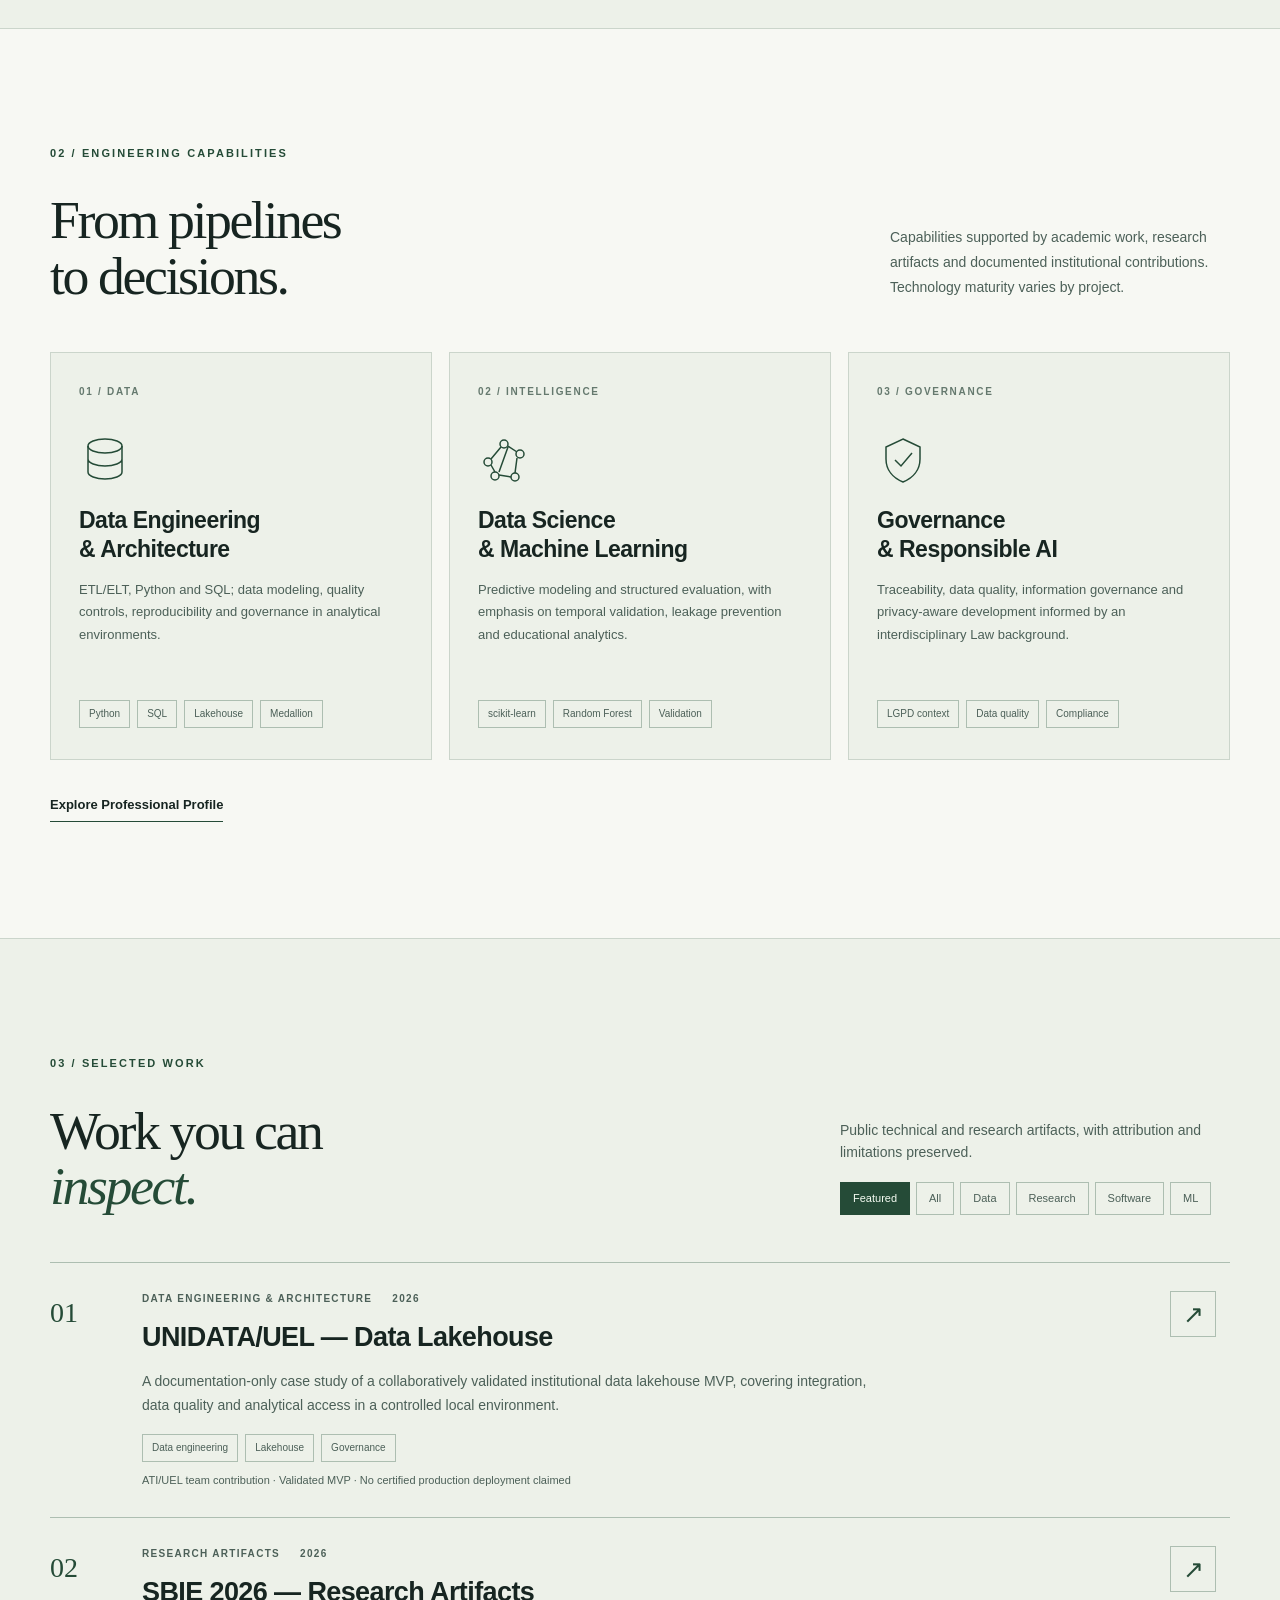
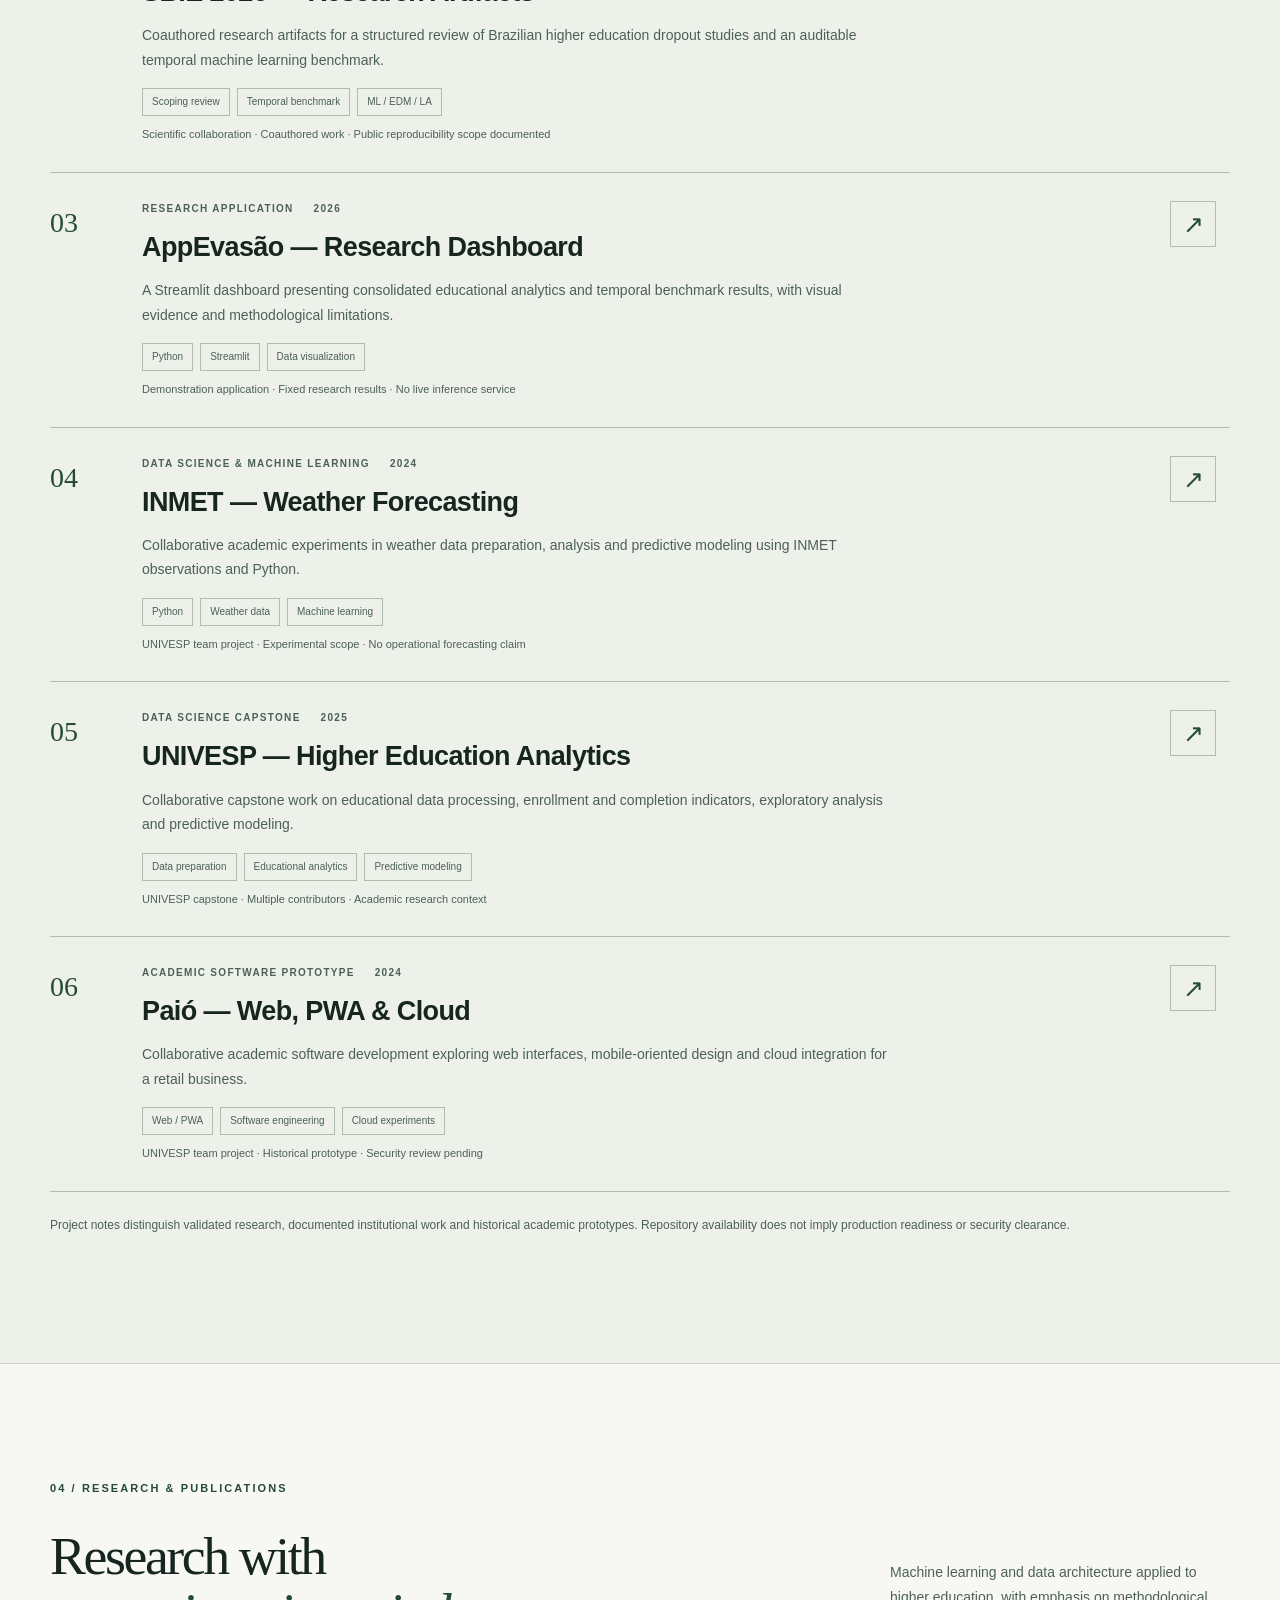
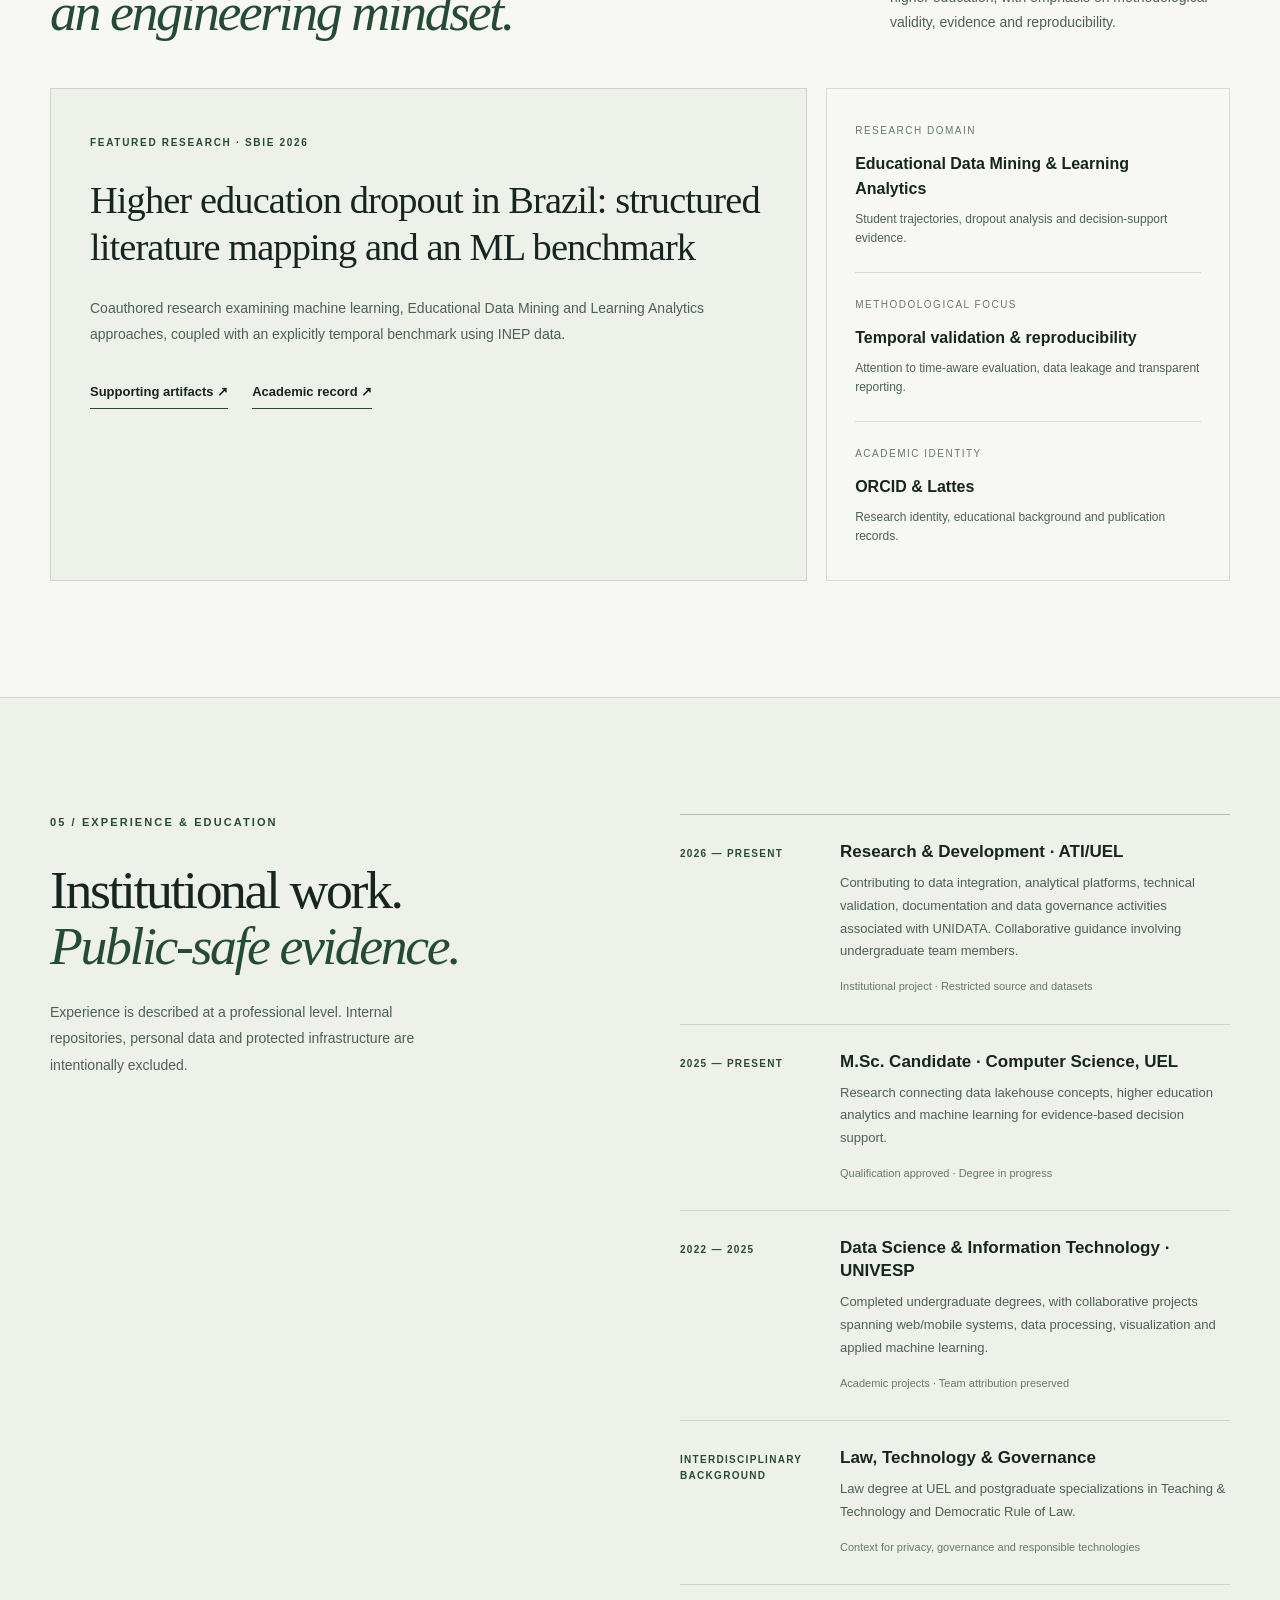
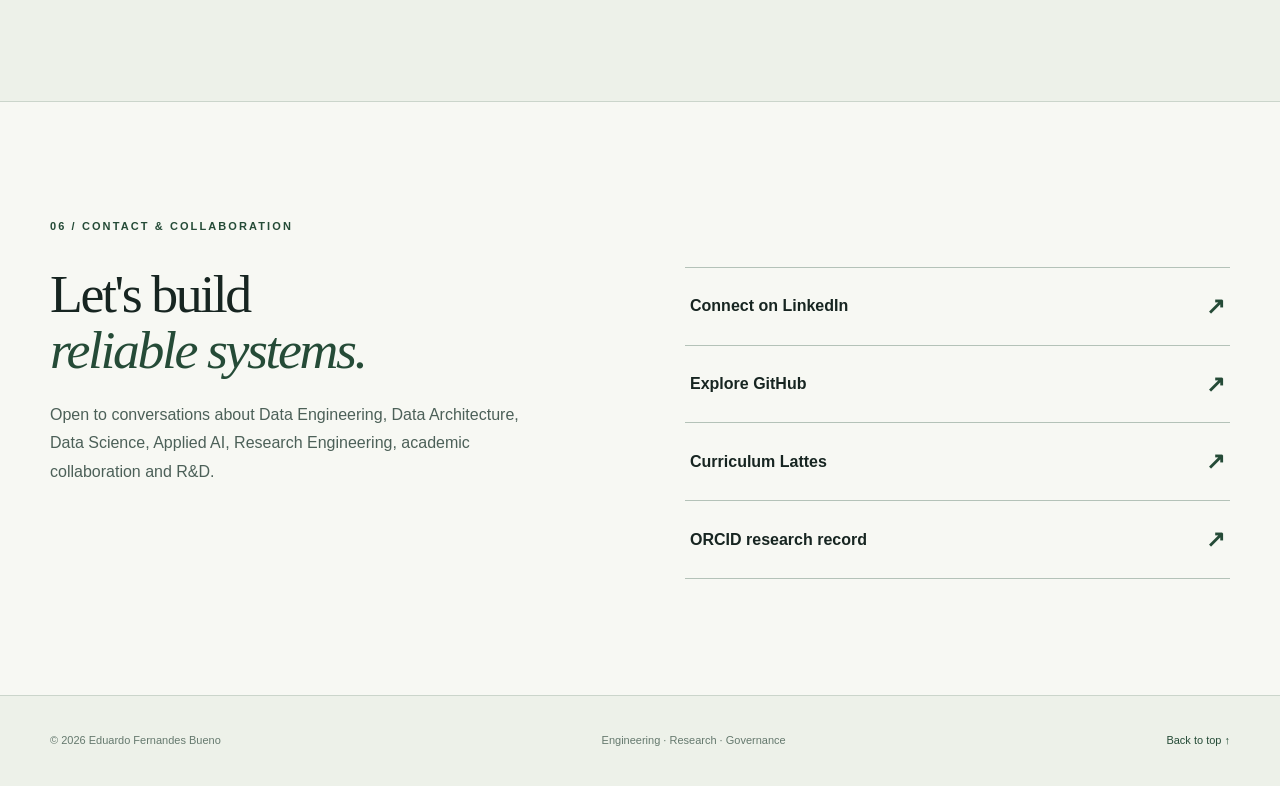
==== commit 58657188: "feat(portfolio): add multilingual professional profile and evidence" ====
--- a/index.html
+++ b/index.html
@@ -24,6 +24,7 @@
   <meta name="theme-color" content="#0d171a">
   <link rel="icon" href="/assets/favicon.svg" type="image/svg+xml">
   <link rel="stylesheet" href="/styles.css">
+  <link rel="stylesheet" href="/assets/profile/profile.css">
   <title>Eduardo Fernandes Bueno — Data Engineering, Machine Learning & Research</title>
   <script type="application/ld+json">
 {
@@ -87,11 +88,11 @@
 <body>
   <a class="skip-link" href="#main">Skip to content</a>
   <div class="top-rule" aria-hidden="true"></div>
-  <header class="site-header">
+  <header class="site-header profile-navigation">
     <div class="container header-inner">
       <a class="brand" href="#home" aria-label="Eduardo Fernandes Bueno — home"><span class="brand-mark" aria-hidden="true">E<span>.</span>F<span>.</span>B</span><span class="brand-caption">ENGINEERING / RESEARCH</span></a>
       <nav class="site-nav" id="site-nav" aria-label="Primary navigation">
-        <a href="#about">About</a><a href="#expertise">Expertise</a><a href="#work">Selected work</a><a href="#research">Research</a><a href="#experience">Experience</a><a href="#contact">Contact</a>
+        <a href="#about">About</a><a href="#expertise">Expertise</a><a class="profile-nav-link" href="/profile/">Professional Profile</a><a href="#work">Selected work</a><a href="#research">Research</a><a href="#experience">Experience</a><a href="#contact">Contact</a>
         <div class="language-switcher" role="group" aria-label="Language"><a href="/" lang="en" hreflang="en" data-language-link aria-label="English" aria-current="page">EN</a><a href="/pt/" lang="pt-BR" hreflang="pt-BR" data-language-link aria-label="Português brasileiro">PT</a><a href="/es/" lang="es" hreflang="es" data-language-link aria-label="Español">ES</a></div>
       </nav>
       <div class="header-actions">
@@ -136,6 +137,7 @@
         <article class="expertise-card"><span class="card-index">02 / INTELLIGENCE</span><div class="expertise-icon" aria-hidden="true"><svg viewBox="0 0 52 52" fill="none" stroke="currentColor" stroke-width="1.5"><circle cx="10" cy="28" r="4"/><circle cx="26" cy="10" r="4"/><circle cx="42" cy="20" r="4"/><circle cx="37" cy="43" r="4"/><circle cx="17" cy="42" r="4"/><path d="m13 25 10-12m7-1 9 6m0 6-2 15M21 41l12 2M13 31l4 7m13-25-9 25"/></svg></div><h3>Data Science<br>&amp; Machine Learning</h3><p>Predictive modeling and structured evaluation, with emphasis on temporal validation, leakage prevention and educational analytics.</p><div class="tags"><span>scikit-learn</span><span>Random Forest</span><span>Validation</span></div></article>
         <article class="expertise-card"><span class="card-index">03 / GOVERNANCE</span><div class="expertise-icon" aria-hidden="true"><svg viewBox="0 0 52 52" fill="none" stroke="currentColor" stroke-width="1.5"><path d="m26 5 17 8v12c0 11-7 19-17 23C16 44 9 36 9 25V13L26 5Z"/><path d="m18 26 6 6 11-13"/></svg></div><h3>Governance<br>&amp; Responsible AI</h3><p>Traceability, data quality, information governance and privacy-aware development informed by an interdisciplinary Law background.</p><div class="tags"><span>LGPD context</span><span>Data quality</span><span>Compliance</span></div></article>
       </div>
+      <div class="inline-links profile-home-cta"><a href="/profile/">Explore Professional Profile</a></div>
     </section>
 
     <section id="work" class="section section-work">
--- a/assets/profile/profile.css
+++ b/assets/profile/profile.css
@@ -0,0 +1,71 @@
+/* Only the added navigation integration affects homepages. */
+.profile-navigation .site-nav{gap:clamp(12px,1.4vw,24px)}
+.profile-navigation .site-nav>.profile-nav-link[aria-current="page"]{color:var(--accent);text-decoration:underline;text-underline-offset:6px}
+@media(min-width:761px) and (max-width:1100px){
+  .profile-navigation .mobile-menu{display:inline-grid}
+  .profile-navigation .site-nav{position:absolute;top:82px;left:0;right:0;display:none;flex-direction:column;align-items:stretch;gap:0;padding:12px 24px 20px;background:var(--bg);border-bottom:1px solid var(--border-strong)}
+  .profile-navigation .site-nav.open{display:flex}
+  .profile-navigation .site-nav>a{padding:11px;font-size:14px;border-bottom:1px solid var(--border)}
+  .profile-navigation .language-switcher{margin-top:12px;padding-left:0;border-left:0;gap:8px}
+  .profile-navigation .language-switcher a{min-width:44px;min-height:44px;font-size:14px}
+}
+/* All content styles below are isolated to the new profile pages. */
+.professional-profile .profile-hero{padding-block:72px 48px;border-bottom:1px solid var(--border-strong)}
+.professional-profile .profile-hero h1{font-family:var(--display-font);font-size:clamp(38px,4.5vw,68px);font-weight:400;line-height:1.12;letter-spacing:-1px;max-width:1000px;margin:20px 0}
+.professional-profile .profile-kicker{color:var(--accent);font-size:14px;font-weight:650;margin:0 0 16px}
+.professional-profile .profile-lead{font-size:22px;line-height:1.55;max-width:850px;margin:22px 0}
+.professional-profile .profile-toc{padding-block:28px 36px;border-bottom:1px solid var(--border-strong)}
+.professional-profile .profile-toc h2{font-size:18px;font-weight:650;margin:0 0 16px}
+.professional-profile .profile-toc ol{display:grid;grid-template-columns:repeat(3,minmax(0,1fr));gap:10px 24px;margin:0;padding:0;list-style:none}
+.professional-profile .profile-toc a{display:block;padding:8px 0;font-size:14px;color:var(--muted);text-decoration:underline;text-underline-offset:4px}
+.professional-profile .profile-section{padding-block:48px;border-bottom:1px solid var(--border-strong);scroll-margin-top:96px;min-width:0}
+.professional-profile .profile-section h2{font-family:var(--display-font);font-size:clamp(28px,3vw,42px);font-weight:400;line-height:1.25;letter-spacing:-.5px;margin:0 0 24px;overflow-wrap:anywhere}
+.professional-profile .profile-section h3{font-size:22px;line-height:1.45;margin:32px 0 16px;overflow-wrap:anywhere}
+.professional-profile .profile-section p{max-width:940px;line-height:1.85;color:var(--muted);margin:16px 0}
+.professional-profile .profile-section ul{padding-left:24px;line-height:1.8;color:var(--muted)}
+.professional-profile .profile-section li{margin-bottom:8px}
+.professional-profile .profile-section>ul{columns:2;column-gap:36px}
+.professional-profile .profile-section>ul li{break-inside:avoid}
+.professional-profile .profile-links{display:flex;flex-wrap:wrap;gap:12px 24px;margin:22px 0}
+.professional-profile .profile-section a{color:var(--accent);text-decoration:underline;text-underline-offset:4px;overflow-wrap:anywhere}
+.professional-profile details{border:1px solid var(--border-strong);padding:18px 22px;margin:24px 0;background:var(--bg-2)}
+.professional-profile summary{cursor:pointer;font-size:16px;font-weight:650;line-height:1.6}
+.professional-profile summary:focus-visible,.professional-profile [tabindex="0"]:focus-visible{outline:3px solid var(--accent);outline-offset:4px}
+.professional-profile .profile-timeline{list-style:none;padding:0;margin:24px 0}
+.professional-profile .profile-timeline li{display:grid;grid-template-columns:150px minmax(0,1fr);gap:24px;padding:22px 0;border-top:1px solid var(--border)}
+.professional-profile .profile-timeline .profile-date{font-size:16px;font-weight:650;color:var(--accent)}
+.professional-profile .profile-timeline h3{font-size:20px;margin:0 0 10px}
+.professional-profile .profile-timeline p{margin:0}
+.professional-profile .profile-flow{padding:22px;border:1px solid var(--border-strong);background:var(--bg-2);margin:24px 0}
+.professional-profile .profile-flow figcaption{font-size:18px;font-weight:650;margin:0 0 18px}
+.professional-profile .profile-flow ol{display:flex;flex-wrap:wrap;gap:12px 24px;list-style:decimal;padding-left:22px;margin:0}
+.professional-profile .profile-flow li{padding:8px 12px;margin:0;border-bottom:2px solid var(--accent);color:var(--ink);max-width:100%}
+.professional-profile .profile-table-wrap{max-width:100%;overflow-x:auto;margin:24px 0;border:1px solid var(--border-strong)}
+.professional-profile table{border-collapse:collapse;width:100%;font-size:16px;line-height:1.65;text-align:left}
+.professional-profile caption{text-align:left;font-weight:650;padding:18px;background:var(--bg-2);color:var(--ink)}
+.professional-profile th,.professional-profile td{padding:16px;vertical-align:top;border-top:1px solid var(--border);min-width:145px;overflow-wrap:anywhere}
+.professional-profile thead th{background:var(--bg-2);font-weight:650;color:var(--ink)}
+.professional-profile tbody th{font-weight:600;color:var(--ink)}
+.professional-profile td{color:var(--muted)}
+.professional-profile .profile-diagram{margin:32px 0;padding:24px;border:1px solid var(--border-strong);background:var(--bg-2)}
+.professional-profile .profile-diagram h3{margin-top:0}
+.professional-profile .profile-diagram-layout{display:grid;grid-template-columns:minmax(0,1fr) minmax(0,1fr);gap:32px;align-items:center}
+.professional-profile .profile-diagram svg{width:100%;height:auto;display:block;max-width:440px;margin:auto;color:var(--accent)}
+.professional-profile .profile-diagram svg text{font-family:var(--body-font);fill:var(--ink)}
+.professional-profile .profile-diagram figcaption{font-size:16px;color:var(--muted);line-height:1.8;margin-top:20px}
+.professional-profile .profile-legend{padding:0!important;list-style:none}
+.professional-profile .profile-legend li{display:flex;gap:14px;align-items:baseline;margin:12px 0}
+.professional-profile .profile-legend b{font-size:18px;color:var(--accent);font-weight:650}
+.professional-profile .profile-chart{max-width:100%;overflow-x:auto;border:1px solid var(--border-strong);margin:24px 0;background:var(--bg-2)}
+.professional-profile .profile-chart svg{width:100%;min-width:640px;height:auto;display:block}
+.professional-profile .profile-chart svg text{font-family:var(--body-font)!important}
+@media(max-width:760px){
+  .professional-profile .profile-hero{padding-block:42px 30px}
+  .professional-profile .profile-lead{font-size:19px}
+  .professional-profile .profile-toc ol{grid-template-columns:1fr}
+  .professional-profile .profile-section{padding-block:36px;scroll-margin-top:80px}
+  .professional-profile .profile-section>ul{columns:1}
+  .professional-profile .profile-timeline li{grid-template-columns:1fr;gap:10px}
+  .professional-profile .profile-diagram{padding:16px}
+  .professional-profile .profile-diagram-layout{grid-template-columns:1fr;gap:16px}
+}
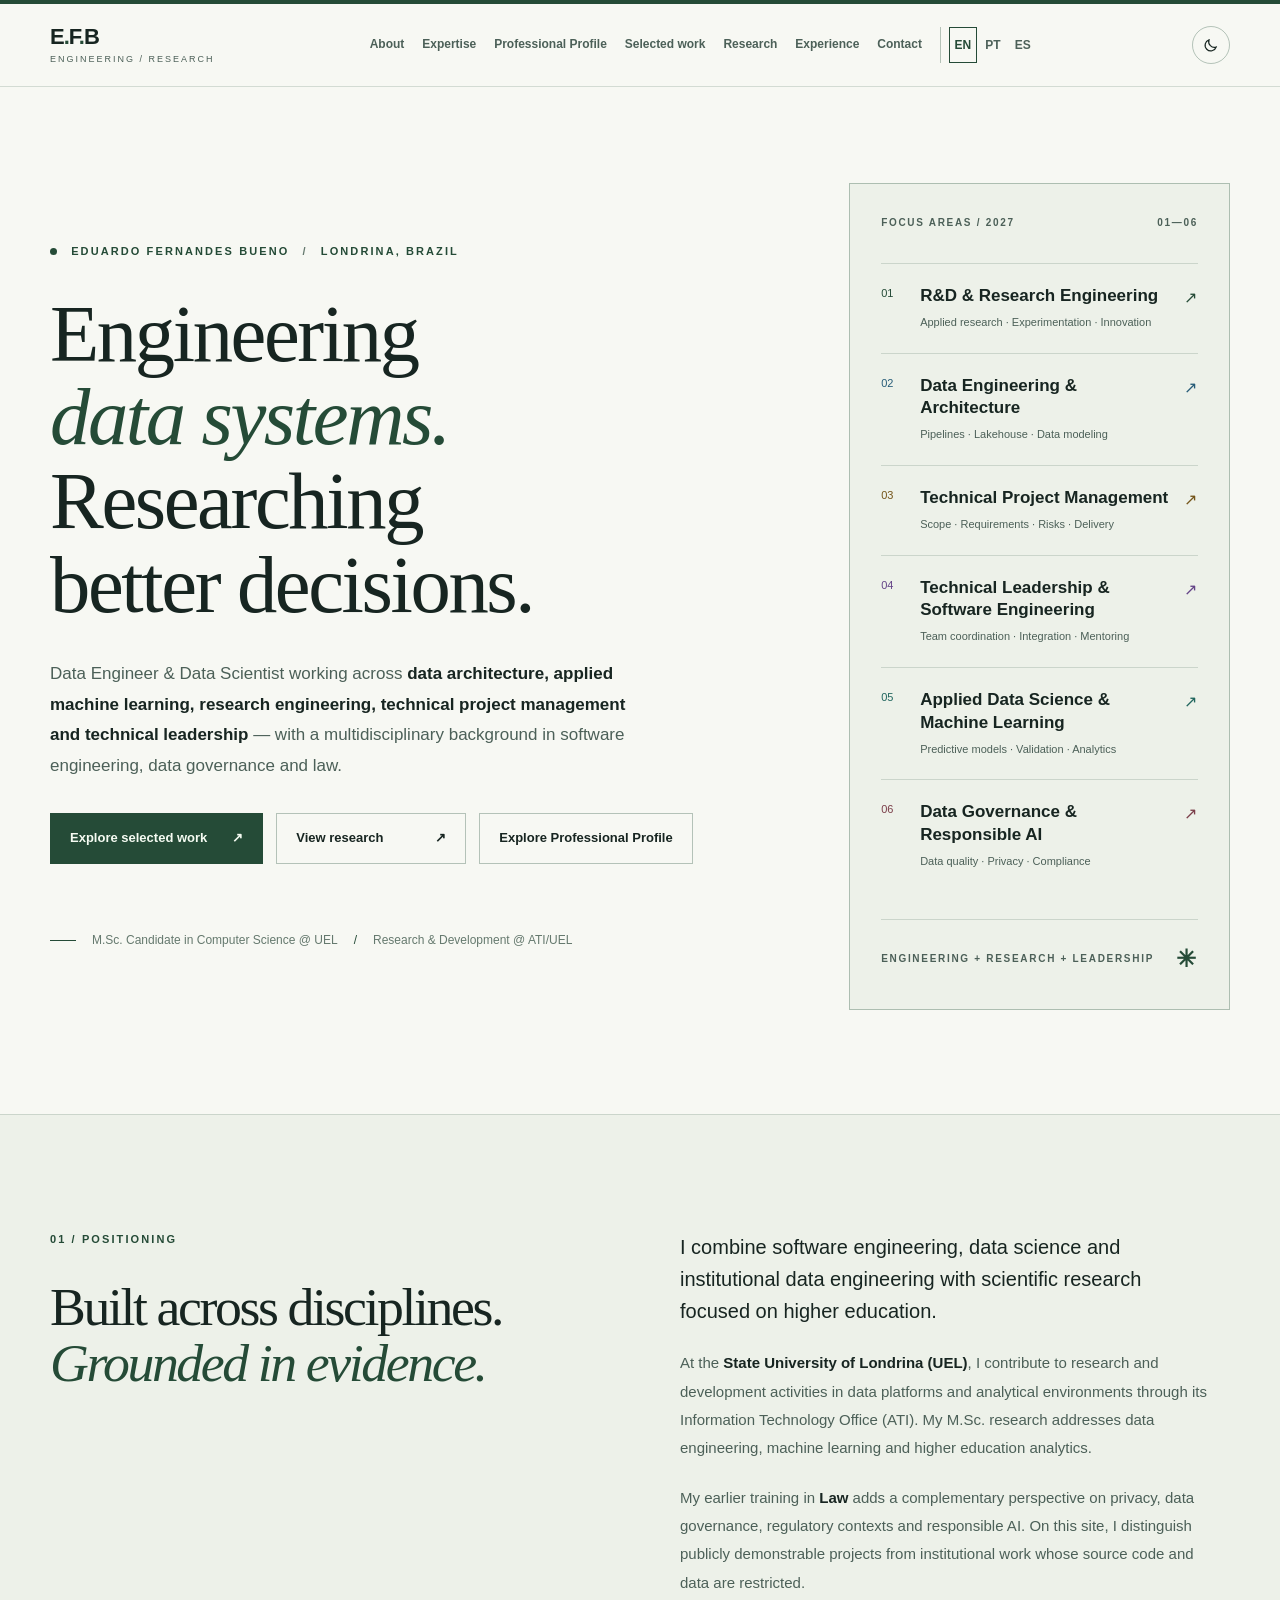
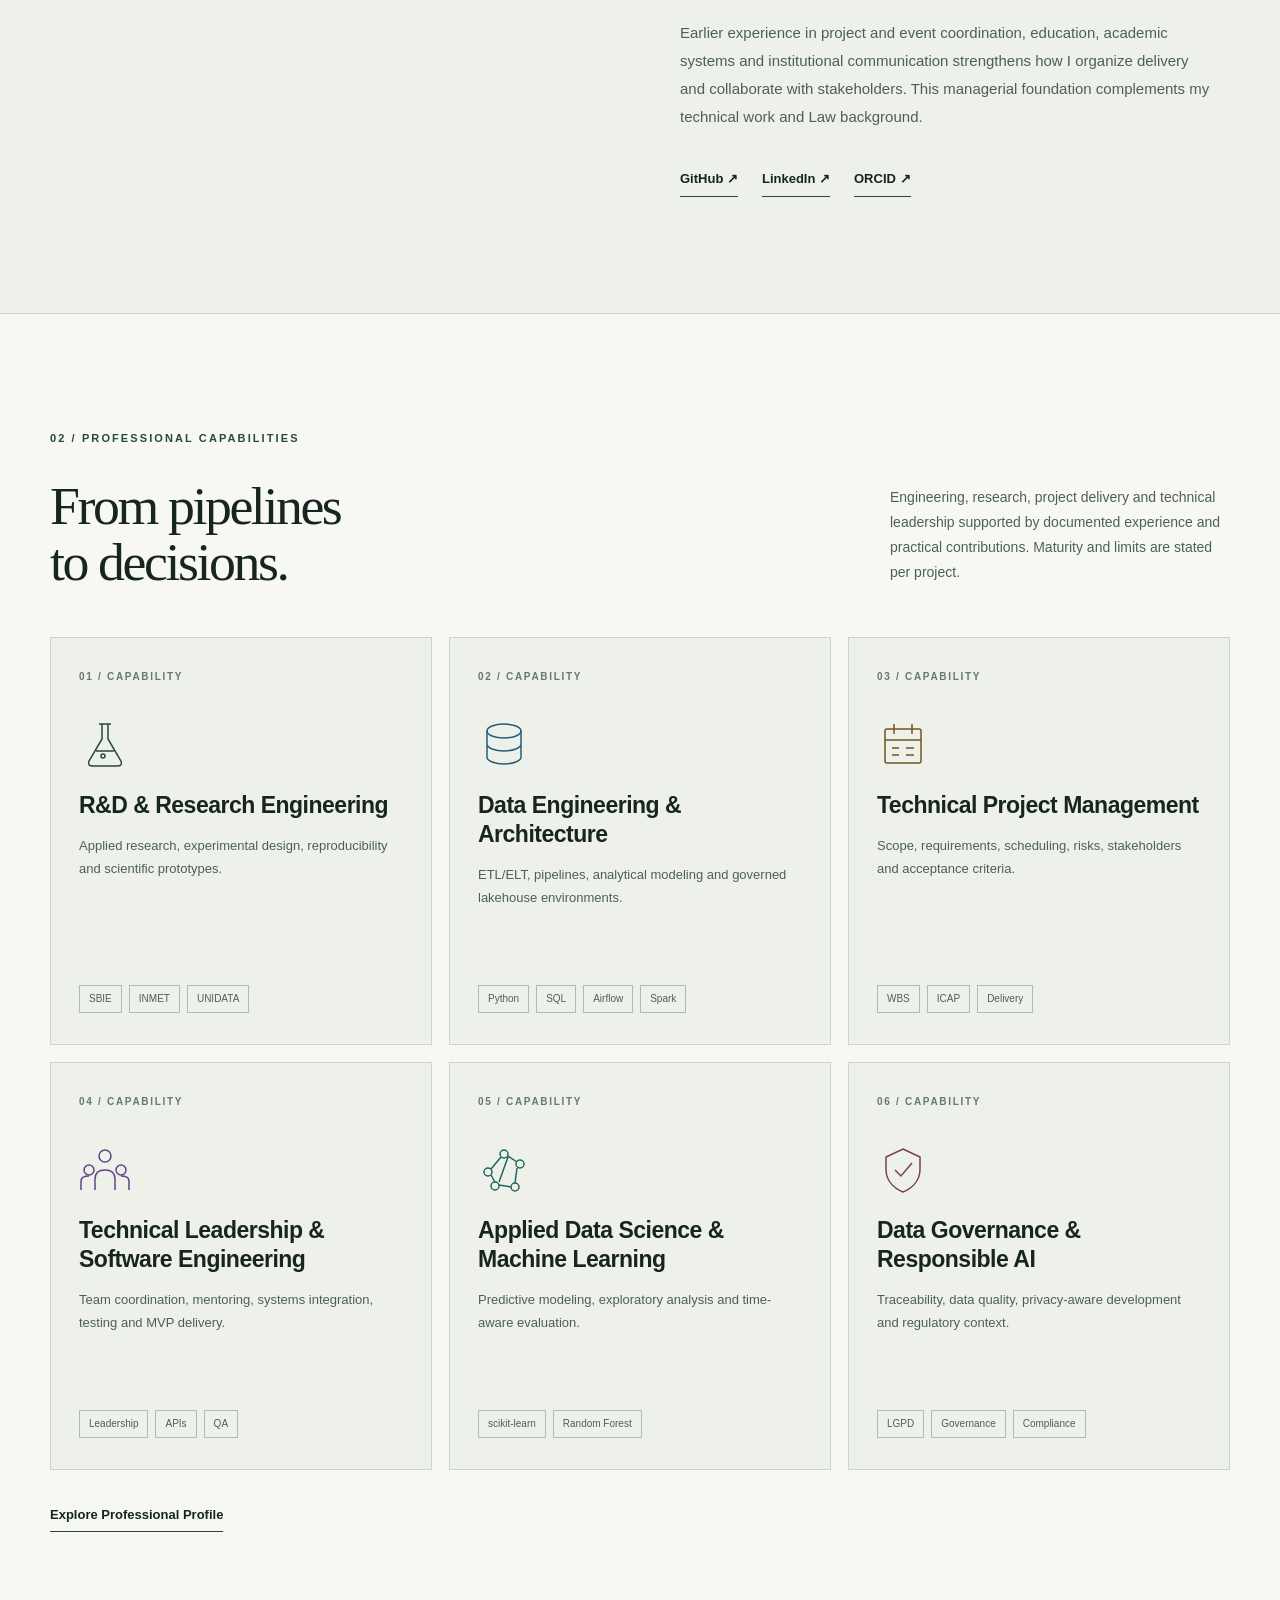
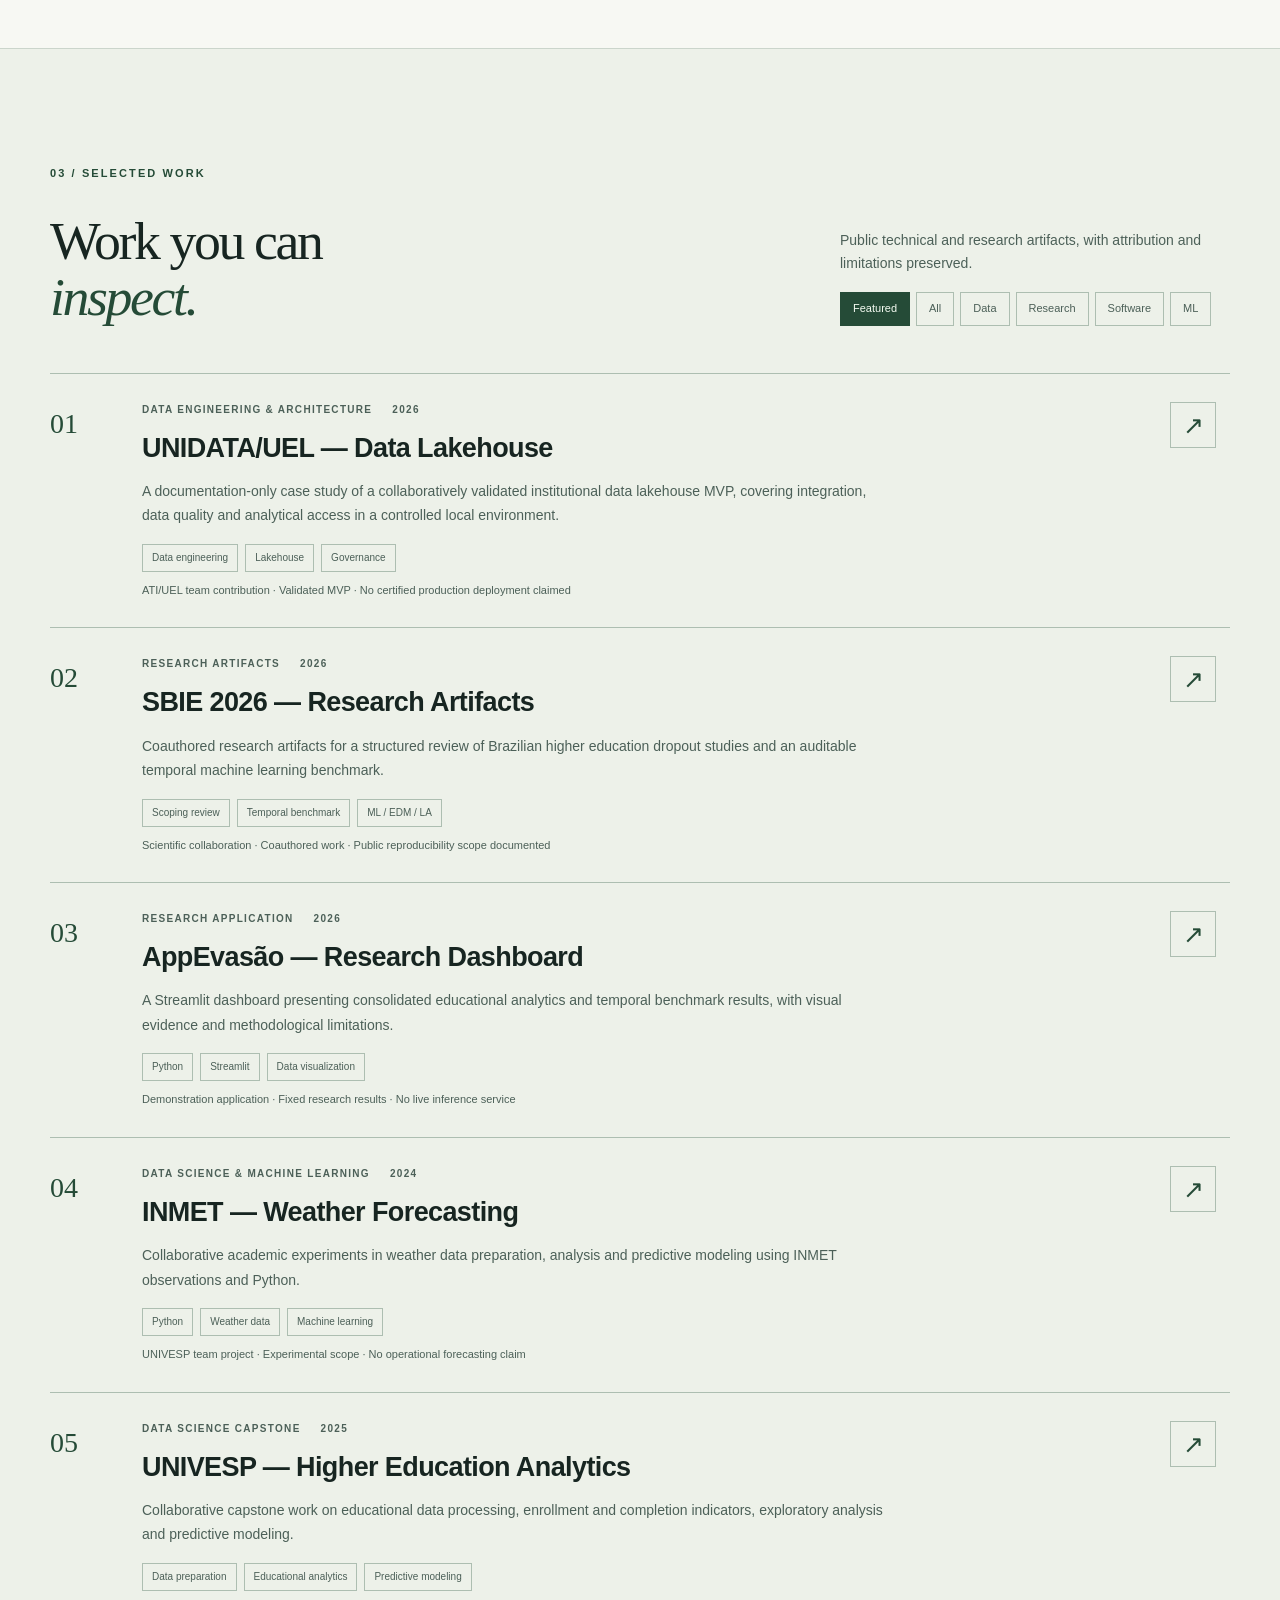
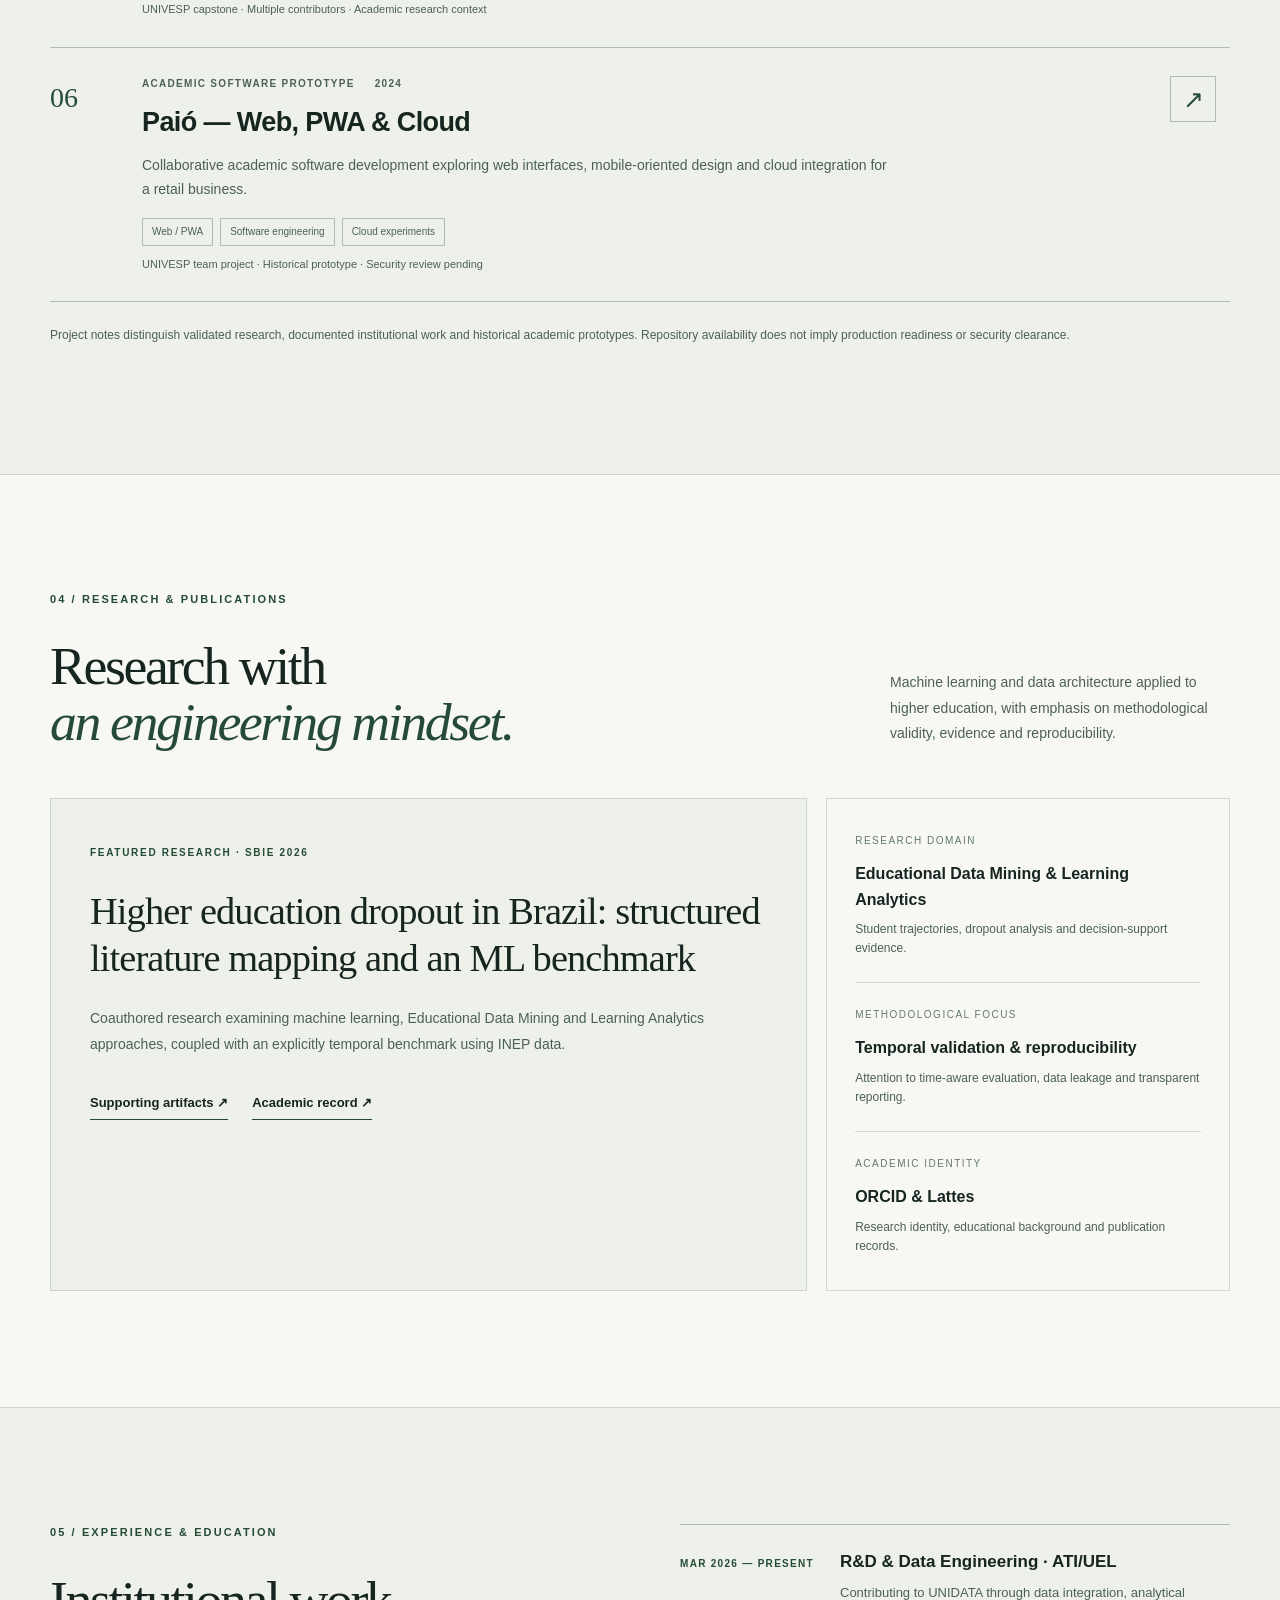
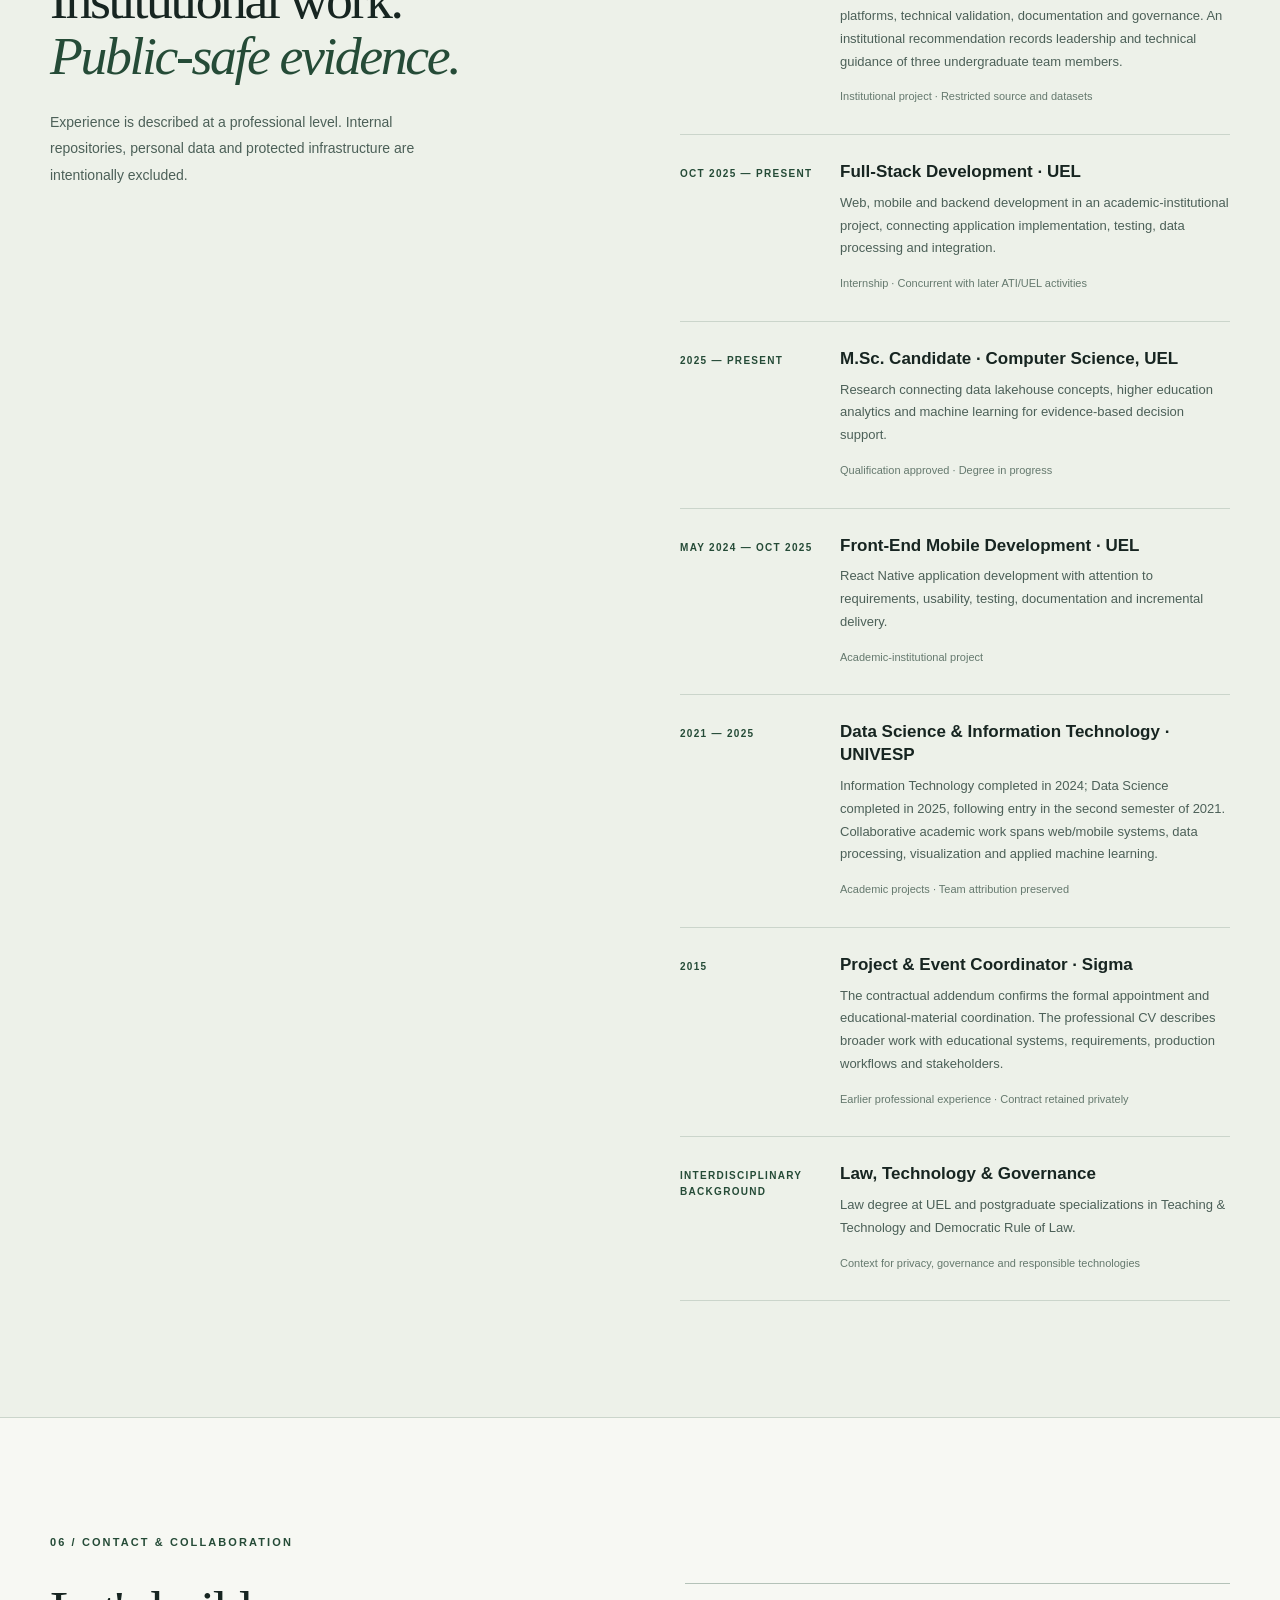
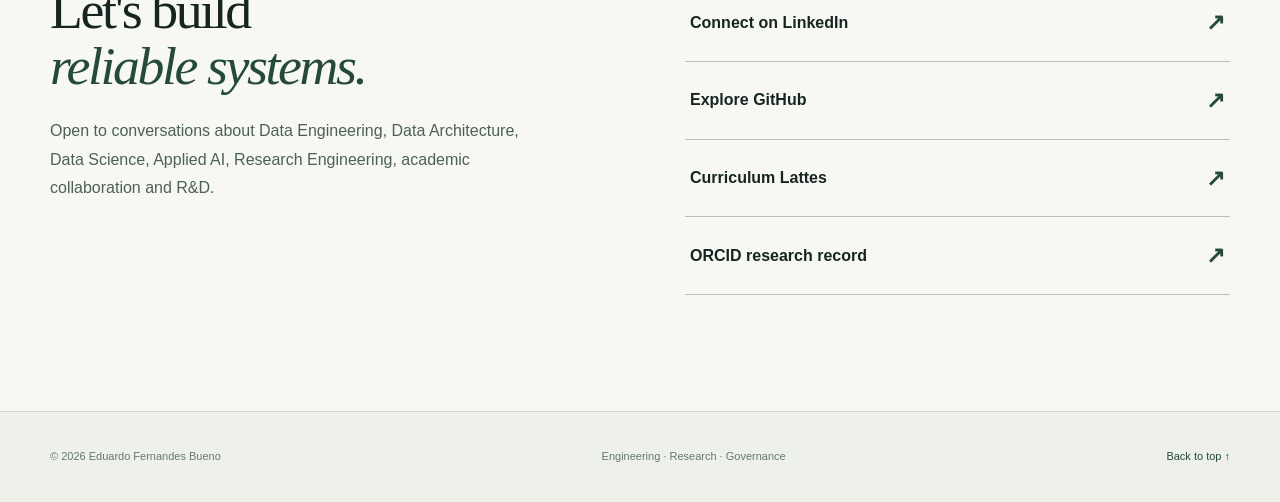
==== commit a3e9397a: "feat: harmonize multilingual portfolio pillars and verified evidence" ====
--- a/index.html
+++ b/index.html
@@ -4,7 +4,7 @@
   <meta charset="utf-8">
   <meta name="viewport" content="width=device-width, initial-scale=1">
   <meta name="color-scheme" content="dark light">
-  <meta name="description" content="Eduardo Fernandes Bueno — Data Engineer, Data Scientist and M.Sc. candidate at UEL. Portfolio in data architecture, ML research, data governance and applied R&D.">
+  <meta name="description" content="Data Engineer and Data Scientist. Data architecture, applied AI, research engineering, technical project management, leadership and governance. M.Sc. candidate at UEL.">
   <meta name="author" content="Eduardo Fernandes Bueno">
   <meta name="robots" content="index, follow">
   <link rel="canonical" href="https://eduardofernandesbueno.github.io/">
@@ -17,15 +17,15 @@
   <meta property="og:locale:alternate" content="es_ES">
   <meta property="og:type" content="website">
   <meta property="og:site_name" content="Eduardo Fernandes Bueno · Engineering & Research">
-  <meta property="og:title" content="Eduardo Fernandes Bueno | Data Engineering, ML & Research">
-  <meta property="og:description" content="Evidence-led data engineering, applied machine learning and research at the intersection of technology, governance and higher education.">
+  <meta property="og:title" content="Eduardo Fernandes Bueno | Data Engineering, AI, Research &amp; Technical Leadership">
+  <meta property="og:description" content="Data Engineer and Data Scientist. Data architecture, applied AI, research engineering, technical project management, leadership and governance. M.Sc. candidate at UEL.">
   <meta property="og:url" content="https://eduardofernandesbueno.github.io/">
   <meta name="twitter:card" content="summary">
   <meta name="theme-color" content="#0d171a">
   <link rel="icon" href="/assets/favicon.svg" type="image/svg+xml">
   <link rel="stylesheet" href="/styles.css">
   <link rel="stylesheet" href="/assets/profile/profile.css">
-  <title>Eduardo Fernandes Bueno — Data Engineering, Machine Learning & Research</title>
+  <title>Eduardo Fernandes Bueno | Data Engineering, AI, Research &amp; Technical Leadership</title>
   <script type="application/ld+json">
 {
   "@context": "https://schema.org",
@@ -35,7 +35,7 @@
       "name": "Eduardo Fernandes Bueno",
       "alternateName": "Eduardo F. Bueno",
       "url": "https://eduardofernandesbueno.github.io/",
-      "description": "Data Engineer, Data Scientist and M.Sc. candidate in Computer Science at the State University of Londrina, Brazil.",
+      "description": "Data Engineer and Data Scientist. Data architecture, applied AI, research engineering, technical project management, leadership and governance. M.Sc. candidate at UEL.",
       "affiliation": {
         "@type": "CollegeOrUniversity",
         "name": "State University of Londrina",
@@ -55,11 +55,16 @@
         }
       ],
       "knowsAbout": [
+        "Research Engineering",
         "Data Engineering",
         "Data Architecture",
+        "Technical Project Management",
+        "Technical Leadership",
+        "Software Engineering",
         "Data Science",
         "Machine Learning",
         "Data Governance",
+        "Responsible AI",
         "Educational Data Mining",
         "Learning Analytics"
       ],
@@ -75,7 +80,7 @@
       "@type": "WebPage",
       "@id": "https://eduardofernandesbueno.github.io/#webpage",
       "url": "https://eduardofernandesbueno.github.io/",
-      "name": "Eduardo Fernandes Bueno — Data Engineering, Machine Learning & Research",
+      "name": "Eduardo Fernandes Bueno | Data Engineering, AI, Research & Technical Leadership",
       "inLanguage": "en",
       "about": {
         "@id": "https://eduardofernandesbueno.github.io/#person"
@@ -85,7 +90,7 @@
 }
   </script>
 </head>
-<body>
+<body class="taxonomy-harmonized">
   <a class="skip-link" href="#main">Skip to content</a>
   <div class="top-rule" aria-hidden="true"></div>
   <header class="site-header profile-navigation">
@@ -107,36 +112,27 @@
       <div class="hero-main">
         <p class="eyebrow"><span class="status-dot" aria-hidden="true"></span> EDUARDO FERNANDES BUENO <span class="divider-dot">/</span> LONDRINA, BRAZIL</p>
         <h1 id="hero-title">Engineering<br><em>data systems.</em><br>Researching<br>better decisions.</h1>
-        <p class="hero-description">Data Engineer &amp; Data Scientist working across <strong>data architecture, machine learning, data governance</strong> and applied research — with a focus on dependable analytics and real-world impact.</p>
-        <div class="hero-actions"><a class="button button-primary" href="#work">Explore selected work <span aria-hidden="true">↗</span></a><a class="button button-secondary" href="#research">View research <span aria-hidden="true">↗</span></a></div>
+        <p class="hero-description">Data Engineer &amp; Data Scientist working across <strong>data architecture, applied machine learning, research engineering, technical project management and technical leadership</strong> — with a multidisciplinary background in software engineering, data governance and law.</p>
+        <div class="hero-actions"><a class="button button-primary" href="#work">Explore selected work <span aria-hidden="true">↗</span></a><a class="button button-secondary" href="#research">View research <span aria-hidden="true">↗</span></a><a class="button button-secondary" href="/profile/">Explore Professional Profile</a></div>
         <div class="hero-bottom"><span class="mini-rule" aria-hidden="true"></span><span>M.Sc. Candidate in Computer Science @ UEL</span><span class="slash">/</span><span>Research &amp; Development @ ATI/UEL</span></div>
       </div>
       <aside class="hero-panel" aria-label="Areas of focus">
-        <div class="panel-top"><span>FOCUS AREAS / 2027</span><span aria-hidden="true">01—04</span></div>
-        <div class="focus-list">
-          <div class="focus-row"><span class="focus-number">01</span><div><strong>Data Engineering</strong><small>Reliable pipelines · Quality · Integration</small></div><span class="focus-arrow" aria-hidden="true">↗</span></div>
-          <div class="focus-row"><span class="focus-number">02</span><div><strong>Data Architecture</strong><small>Lakehouse · Modeling · Governance</small></div><span class="focus-arrow" aria-hidden="true">↗</span></div>
-          <div class="focus-row"><span class="focus-number">03</span><div><strong>Data Science / ML</strong><small>Temporal validation · Evaluation · Analytics</small></div><span class="focus-arrow" aria-hidden="true">↗</span></div>
-          <div class="focus-row"><span class="focus-number">04</span><div><strong>Research &amp; R&amp;D</strong><small>Educational data · Reproducibility · AI</small></div><span class="focus-arrow" aria-hidden="true">↗</span></div>
-        </div>
-        <div class="panel-bottom"><span>ENGINEERING + SCIENTIFIC RIGOR</span><span class="small-asterisk">✳</span></div>
+        <div class="panel-top"><span>FOCUS AREAS / 2027</span><span aria-hidden="true">01—06</span></div>
+        <div class="focus-list"><a class="focus-row pillar-research" href="/profile/#pillar-research"><span class="focus-number" aria-hidden="true">01</span><div><strong>R&amp;D &amp; Research Engineering</strong><small>Applied research · Experimentation · Innovation</small></div><span class="focus-arrow" aria-hidden="true">↗</span></a><a class="focus-row pillar-data" href="/profile/#pillar-data"><span class="focus-number" aria-hidden="true">02</span><div><strong>Data Engineering &amp; Architecture</strong><small>Pipelines · Lakehouse · Data modeling</small></div><span class="focus-arrow" aria-hidden="true">↗</span></a><a class="focus-row pillar-projects" href="/profile/#pillar-projects"><span class="focus-number" aria-hidden="true">03</span><div><strong>Technical Project Management</strong><small>Scope · Requirements · Risks · Delivery</small></div><span class="focus-arrow" aria-hidden="true">↗</span></a><a class="focus-row pillar-leadership" href="/profile/#pillar-leadership"><span class="focus-number" aria-hidden="true">04</span><div><strong>Technical Leadership &amp; Software Engineering</strong><small>Team coordination · Integration · Mentoring</small></div><span class="focus-arrow" aria-hidden="true">↗</span></a><a class="focus-row pillar-ml" href="/profile/#pillar-ml"><span class="focus-number" aria-hidden="true">05</span><div><strong>Applied Data Science &amp; Machine Learning</strong><small>Predictive models · Validation · Analytics</small></div><span class="focus-arrow" aria-hidden="true">↗</span></a><a class="focus-row pillar-governance" href="/profile/#pillar-governance"><span class="focus-number" aria-hidden="true">06</span><div><strong>Data Governance &amp; Responsible AI</strong><small>Data quality · Privacy · Compliance</small></div><span class="focus-arrow" aria-hidden="true">↗</span></a></div>
+        <div class="panel-bottom"><span>ENGINEERING + RESEARCH + LEADERSHIP</span><span class="small-asterisk">✳</span></div>
       </aside>
     </section>
 
     <section id="about" class="section section-contrast">
       <div class="container about-grid">
         <div><p class="section-label">01 / POSITIONING</p><h2>Built across disciplines.<br><em>Grounded in evidence.</em></h2></div>
-        <div class="body-column"><p class="lead">I combine software engineering, data science and institutional data engineering with scientific research focused on higher education.</p><p>At the <strong>State University of Londrina (UEL)</strong>, I contribute to research and development activities in data platforms and analytical environments through its Information Technology Office (ATI). My M.Sc. research addresses data engineering, machine learning and higher education analytics.</p><p>My earlier training in <strong>Law</strong> adds a complementary perspective on privacy, data governance, regulatory contexts and responsible AI. On this site, I distinguish publicly demonstrable projects from institutional work whose source code and data are restricted.</p><div class="inline-links"><a href="https://github.com/eduardofernandesbueno" target="_blank" rel="noopener noreferrer">GitHub ↗</a><a href="https://www.linkedin.com/in/eduardofernandesbueno/" target="_blank" rel="noopener noreferrer">LinkedIn ↗</a><a href="https://orcid.org/0009-0000-8620-0211" target="_blank" rel="noopener noreferrer">ORCID ↗</a></div></div>
+        <div class="body-column"><p class="lead">I combine software engineering, data science and institutional data engineering with scientific research focused on higher education.</p><p>At the <strong>State University of Londrina (UEL)</strong>, I contribute to research and development activities in data platforms and analytical environments through its Information Technology Office (ATI). My M.Sc. research addresses data engineering, machine learning and higher education analytics.</p><p>My earlier training in <strong>Law</strong> adds a complementary perspective on privacy, data governance, regulatory contexts and responsible AI. On this site, I distinguish publicly demonstrable projects from institutional work whose source code and data are restricted.</p><p>Earlier experience in project and event coordination, education, academic systems and institutional communication strengthens how I organize delivery and collaborate with stakeholders. This managerial foundation complements my technical work and Law background.</p><div class="inline-links"><a href="https://github.com/eduardofernandesbueno" target="_blank" rel="noopener noreferrer">GitHub ↗</a><a href="https://www.linkedin.com/in/eduardofernandesbueno/" target="_blank" rel="noopener noreferrer">LinkedIn ↗</a><a href="https://orcid.org/0009-0000-8620-0211" target="_blank" rel="noopener noreferrer">ORCID ↗</a></div></div>
       </div>
     </section>
 
     <section id="expertise" class="section container">
-      <div class="section-heading"><div><p class="section-label">02 / ENGINEERING CAPABILITIES</p><h2>From pipelines<br>to decisions.</h2></div><p class="section-aside">Capabilities supported by academic work, research artifacts and documented institutional contributions. Technology maturity varies by project.</p></div>
-      <div class="expertise-grid">
-        <article class="expertise-card"><span class="card-index">01 / DATA</span><div class="expertise-icon" aria-hidden="true"><svg viewBox="0 0 52 52" fill="none" stroke="currentColor" stroke-width="1.5"><ellipse cx="26" cy="12" rx="17" ry="7"/><path d="M9 12v13c0 4 8 7 17 7s17-3 17-7V12M9 25v13c0 4 8 7 17 7s17-3 17-7V25"/></svg></div><h3>Data Engineering<br>&amp; Architecture</h3><p>ETL/ELT, Python and SQL; data modeling, quality controls, reproducibility and governance in analytical environments.</p><div class="tags"><span>Python</span><span>SQL</span><span>Lakehouse</span><span>Medallion</span></div></article>
-        <article class="expertise-card"><span class="card-index">02 / INTELLIGENCE</span><div class="expertise-icon" aria-hidden="true"><svg viewBox="0 0 52 52" fill="none" stroke="currentColor" stroke-width="1.5"><circle cx="10" cy="28" r="4"/><circle cx="26" cy="10" r="4"/><circle cx="42" cy="20" r="4"/><circle cx="37" cy="43" r="4"/><circle cx="17" cy="42" r="4"/><path d="m13 25 10-12m7-1 9 6m0 6-2 15M21 41l12 2M13 31l4 7m13-25-9 25"/></svg></div><h3>Data Science<br>&amp; Machine Learning</h3><p>Predictive modeling and structured evaluation, with emphasis on temporal validation, leakage prevention and educational analytics.</p><div class="tags"><span>scikit-learn</span><span>Random Forest</span><span>Validation</span></div></article>
-        <article class="expertise-card"><span class="card-index">03 / GOVERNANCE</span><div class="expertise-icon" aria-hidden="true"><svg viewBox="0 0 52 52" fill="none" stroke="currentColor" stroke-width="1.5"><path d="m26 5 17 8v12c0 11-7 19-17 23C16 44 9 36 9 25V13L26 5Z"/><path d="m18 26 6 6 11-13"/></svg></div><h3>Governance<br>&amp; Responsible AI</h3><p>Traceability, data quality, information governance and privacy-aware development informed by an interdisciplinary Law background.</p><div class="tags"><span>LGPD context</span><span>Data quality</span><span>Compliance</span></div></article>
-      </div>
+      <div class="section-heading"><div><p class="section-label">02 / PROFESSIONAL CAPABILITIES</p><h2>From pipelines<br>to decisions.</h2></div><p class="section-aside">Engineering, research, project delivery and technical leadership supported by documented experience and practical contributions. Maturity and limits are stated per project.</p></div>
+      <div class="expertise-grid"><article class="expertise-card pillar-research"><span class="card-index">01 / CAPABILITY</span><div class="expertise-icon" aria-hidden="true"><svg viewBox="0 0 52 52" fill="none" stroke="currentColor" stroke-width="1.5"><path d="M20 5h12M23 5v15L10 42q-2 5 4 5h24q6 0 4-5L29 20V5M17 32h18"/><circle cx="24" cy="37" r="2"/></svg></div><h3>R&amp;D &amp; Research Engineering</h3><p>Applied research, experimental design, reproducibility and scientific prototypes.</p><div class="tags"><span>SBIE</span><span>INMET</span><span>UNIDATA</span></div></article><article class="expertise-card pillar-data"><span class="card-index">02 / CAPABILITY</span><div aria-hidden="true" class="expertise-icon"><svg fill="none" stroke="currentColor" stroke-width="1.5" viewbox="0 0 52 52"><ellipse cx="26" cy="12" rx="17" ry="7"></ellipse><path d="M9 12v13c0 4 8 7 17 7s17-3 17-7V12M9 25v13c0 4 8 7 17 7s17-3 17-7V25"></path></svg></div><h3>Data Engineering &amp; Architecture</h3><p>ETL/ELT, pipelines, analytical modeling and governed lakehouse environments.</p><div class="tags"><span>Python</span><span>SQL</span><span>Airflow</span><span>Spark</span></div></article><article class="expertise-card pillar-projects"><span class="card-index">03 / CAPABILITY</span><div class="expertise-icon" aria-hidden="true"><svg viewBox="0 0 52 52" fill="none" stroke="currentColor" stroke-width="1.5"><rect x="8" y="10" width="36" height="34" rx="2"/><path d="M17 5v10M35 5v10M8 21h36M15 29h7M29 29h8M15 36h7M29 36h8"/></svg></div><h3>Technical Project Management</h3><p>Scope, requirements, scheduling, risks, stakeholders and acceptance criteria.</p><div class="tags"><span>WBS</span><span>ICAP</span><span>Delivery</span></div></article><article class="expertise-card pillar-leadership"><span class="card-index">04 / CAPABILITY</span><div class="expertise-icon" aria-hidden="true"><svg viewBox="0 0 52 52" fill="none" stroke="currentColor" stroke-width="1.5"><circle cx="26" cy="12" r="6"/><circle cx="10" cy="26" r="5"/><circle cx="42" cy="26" r="5"/><path d="M16 46V35q0-9 10-9t10 9v11M2 46V37q0-5 8-5M50 46V37q0-5-8-5"/></svg></div><h3>Technical Leadership &amp; Software Engineering</h3><p>Team coordination, mentoring, systems integration, testing and MVP delivery.</p><div class="tags"><span>Leadership</span><span>APIs</span><span>QA</span></div></article><article class="expertise-card pillar-ml"><span class="card-index">05 / CAPABILITY</span><div aria-hidden="true" class="expertise-icon"><svg fill="none" stroke="currentColor" stroke-width="1.5" viewbox="0 0 52 52"><circle cx="10" cy="28" r="4"></circle><circle cx="26" cy="10" r="4"></circle><circle cx="42" cy="20" r="4"></circle><circle cx="37" cy="43" r="4"></circle><circle cx="17" cy="42" r="4"></circle><path d="m13 25 10-12m7-1 9 6m0 6-2 15M21 41l12 2M13 31l4 7m13-25-9 25"></path></svg></div><h3>Applied Data Science &amp; Machine Learning</h3><p>Predictive modeling, exploratory analysis and time-aware evaluation.</p><div class="tags"><span>scikit-learn</span><span>Random Forest</span></div></article><article class="expertise-card pillar-governance"><span class="card-index">06 / CAPABILITY</span><div aria-hidden="true" class="expertise-icon"><svg fill="none" stroke="currentColor" stroke-width="1.5" viewbox="0 0 52 52"><path d="m26 5 17 8v12c0 11-7 19-17 23C16 44 9 36 9 25V13L26 5Z"></path><path d="m18 26 6 6 11-13"></path></svg></div><h3>Data Governance &amp; Responsible AI</h3><p>Traceability, data quality, privacy-aware development and regulatory context.</p><div class="tags"><span>LGPD</span><span>Governance</span><span>Compliance</span></div></article></div>
       <div class="inline-links profile-home-cta"><a href="/profile/">Explore Professional Profile</a></div>
     </section>
 
@@ -276,7 +272,7 @@
       <div class="research-layout"><div class="research-feature"><span class="research-tag">FEATURED RESEARCH · SBIE 2026</span><h3>Higher education dropout in Brazil: structured literature mapping and an ML benchmark</h3><p>Coauthored research examining machine learning, Educational Data Mining and Learning Analytics approaches, coupled with an explicitly temporal benchmark using INEP data.</p><div class="research-actions"><a class="text-arrow" href="https://github.com/eduardofernandesbueno/sbie2026-evasao-ensino-superior-artefatos" target="_blank" rel="noopener noreferrer">Supporting artifacts <span aria-hidden="true">↗</span></a><a class="text-arrow" href="http://lattes.cnpq.br/8716619580595259" target="_blank" rel="noopener noreferrer">Academic record <span aria-hidden="true">↗</span></a></div></div><div class="research-side"><div class="side-item"><span>RESEARCH DOMAIN</span><strong>Educational Data Mining &amp; Learning Analytics</strong><p>Student trajectories, dropout analysis and decision-support evidence.</p></div><div class="side-item"><span>METHODOLOGICAL FOCUS</span><strong>Temporal validation &amp; reproducibility</strong><p>Attention to time-aware evaluation, data leakage and transparent reporting.</p></div><div class="side-item"><span>ACADEMIC IDENTITY</span><strong>ORCID &amp; Lattes</strong><p>Research identity, educational background and publication records.</p></div></div></div>
     </section>
 
-    <section id="experience" class="section section-contrast"><div class="container experience-grid"><div><p class="section-label">05 / EXPERIENCE & EDUCATION</p><h2>Institutional work.<br><em>Public-safe evidence.</em></h2><p class="experience-intro">Experience is described at a professional level. Internal repositories, personal data and protected infrastructure are intentionally excluded.</p></div><div class="timeline"><article class="timeline-item"><span>2026 — PRESENT</span><div><h3>Research &amp; Development · ATI/UEL</h3><p>Contributing to data integration, analytical platforms, technical validation, documentation and data governance activities associated with UNIDATA. Collaborative guidance involving undergraduate team members.</p><small>Institutional project · Restricted source and datasets</small></div></article><article class="timeline-item"><span>2025 — PRESENT</span><div><h3>M.Sc. Candidate · Computer Science, UEL</h3><p>Research connecting data lakehouse concepts, higher education analytics and machine learning for evidence-based decision support.</p><small>Qualification approved · Degree in progress</small></div></article><article class="timeline-item"><span>2022 — 2025</span><div><h3>Data Science &amp; Information Technology · UNIVESP</h3><p>Completed undergraduate degrees, with collaborative projects spanning web/mobile systems, data processing, visualization and applied machine learning.</p><small>Academic projects · Team attribution preserved</small></div></article><article class="timeline-item"><span>INTERDISCIPLINARY BACKGROUND</span><div><h3>Law, Technology &amp; Governance</h3><p>Law degree at UEL and postgraduate specializations in Teaching &amp; Technology and Democratic Rule of Law.</p><small>Context for privacy, governance and responsible technologies</small></div></article></div></div></section>
+    <section id="experience" class="section section-contrast"><div class="container experience-grid"><div><p class="section-label">05 / EXPERIENCE & EDUCATION</p><h2>Institutional work.<br><em>Public-safe evidence.</em></h2><p class="experience-intro">Experience is described at a professional level. Internal repositories, personal data and protected infrastructure are intentionally excluded.</p></div><div class="timeline"><article class="timeline-item"><span>MAR 2026 — PRESENT</span><div><h3>R&D & Data Engineering · ATI/UEL</h3><p>Contributing to UNIDATA through data integration, analytical platforms, technical validation, documentation and governance. An institutional recommendation records leadership and technical guidance of three undergraduate team members.</p><small>Institutional project · Restricted source and datasets</small></div></article><article class="timeline-item"><span>OCT 2025 — PRESENT</span><div><h3>Full-Stack Development · UEL</h3><p>Web, mobile and backend development in an academic-institutional project, connecting application implementation, testing, data processing and integration.</p><small>Internship · Concurrent with later ATI/UEL activities</small></div></article><article class="timeline-item"><span>2025 — PRESENT</span><div><h3>M.Sc. Candidate · Computer Science, UEL</h3><p>Research connecting data lakehouse concepts, higher education analytics and machine learning for evidence-based decision support.</p><small>Qualification approved · Degree in progress</small></div></article><article class="timeline-item"><span>MAY 2024 — OCT 2025</span><div><h3>Front-End Mobile Development · UEL</h3><p>React Native application development with attention to requirements, usability, testing, documentation and incremental delivery.</p><small>Academic-institutional project</small></div></article><article class="timeline-item"><span>2021 — 2025</span><div><h3>Data Science &amp; Information Technology · UNIVESP</h3><p>Information Technology completed in 2024; Data Science completed in 2025, following entry in the second semester of 2021. Collaborative academic work spans web/mobile systems, data processing, visualization and applied machine learning.</p><small>Academic projects · Team attribution preserved</small></div></article><article class="timeline-item"><span>2015</span><div><h3>Project &amp; Event Coordinator · Sigma</h3><p>The contractual addendum confirms the formal appointment and educational-material coordination. The professional CV describes broader work with educational systems, requirements, production workflows and stakeholders.</p><small>Earlier professional experience · Contract retained privately</small></div></article><article class="timeline-item"><span>INTERDISCIPLINARY BACKGROUND</span><div><h3>Law, Technology &amp; Governance</h3><p>Law degree at UEL and postgraduate specializations in Teaching &amp; Technology and Democratic Rule of Law.</p><small>Context for privacy, governance and responsible technologies</small></div></article></div></div></section>
 
     <section id="contact" class="section contact-section container"><p class="section-label">06 / CONTACT & COLLABORATION</p><div class="contact-grid"><div><h2>Let's build<br><em>reliable systems.</em></h2><p>Open to conversations about Data Engineering, Data Architecture, Data Science, Applied AI, Research Engineering, academic collaboration and R&amp;D.</p></div><div class="contact-links"><a href="https://www.linkedin.com/in/eduardofernandesbueno/" target="_blank" rel="noopener noreferrer"><span>Connect on LinkedIn</span><span aria-hidden="true">↗</span></a><a href="https://github.com/eduardofernandesbueno" target="_blank" rel="noopener noreferrer"><span>Explore GitHub</span><span aria-hidden="true">↗</span></a><a href="http://lattes.cnpq.br/8716619580595259" target="_blank" rel="noopener noreferrer"><span>Curriculum Lattes</span><span aria-hidden="true">↗</span></a><a href="https://orcid.org/0009-0000-8620-0211" target="_blank" rel="noopener noreferrer"><span>ORCID research record</span><span aria-hidden="true">↗</span></a></div></div></section>
   </main>
--- a/assets/profile/profile.css
+++ b/assets/profile/profile.css
@@ -1,4 +1,4 @@
-/* Only the added navigation integration affects homepages. */
+/* Shared navigation integration for the six portfolio pages. */
 .profile-navigation .site-nav{gap:clamp(12px,1.4vw,24px)}
 .profile-navigation .site-nav>.profile-nav-link[aria-current="page"]{color:var(--accent);text-decoration:underline;text-underline-offset:6px}
 @media(min-width:761px) and (max-width:1100px){
@@ -9,7 +9,7 @@
   .profile-navigation .language-switcher{margin-top:12px;padding-left:0;border-left:0;gap:8px}
   .profile-navigation .language-switcher a{min-width:44px;min-height:44px;font-size:14px}
 }
-/* All content styles below are isolated to the new profile pages. */
+/* Detailed profile content; shared pillar additions are scoped separately below. */
 .professional-profile .profile-hero{padding-block:72px 48px;border-bottom:1px solid var(--border-strong)}
 .professional-profile .profile-hero h1{font-family:var(--display-font);font-size:clamp(38px,4.5vw,68px);font-weight:400;line-height:1.12;letter-spacing:-1px;max-width:1000px;margin:20px 0}
 .professional-profile .profile-kicker{color:var(--accent);font-size:14px;font-weight:650;margin:0 0 16px}
@@ -69,3 +69,32 @@
   .professional-profile .profile-diagram{padding:16px}
   .professional-profile .profile-diagram-layout{grid-template-columns:1fr;gap:16px}
 }
+
+/* Canonical-pillar harmonization: isolated from existing projects and controls. */
+.taxonomy-harmonized{--pillar-research:var(--accent);--pillar-data:#9ac6e0;--pillar-projects:#dec18b;--pillar-leadership:#c9b4df;--pillar-ml:#8fcec5;--pillar-governance:#d8a8b0}
+[data-theme="light"] .taxonomy-harmonized{--pillar-data:#275c78;--pillar-projects:#74551a;--pillar-leadership:#644487;--pillar-ml:#21665e;--pillar-governance:#7b3f4a}
+.taxonomy-harmonized .pillar-research{--pillar-color:var(--pillar-research)}
+.taxonomy-harmonized .pillar-data{--pillar-color:var(--pillar-data)}
+.taxonomy-harmonized .pillar-projects{--pillar-color:var(--pillar-projects)}
+.taxonomy-harmonized .pillar-leadership{--pillar-color:var(--pillar-leadership)}
+.taxonomy-harmonized .pillar-ml{--pillar-color:var(--pillar-ml)}
+.taxonomy-harmonized .pillar-governance{--pillar-color:var(--pillar-governance)}
+.taxonomy-harmonized a.focus-row{grid-template-columns:24px minmax(0,1fr) 14px;transition:background .2s}
+.taxonomy-harmonized a.focus-row:hover{background:var(--bg-3)}
+.taxonomy-harmonized .focus-row>div,.taxonomy-harmonized .expertise-card{min-width:0}
+.taxonomy-harmonized .focus-row strong,.taxonomy-harmonized .expertise-card h3{overflow-wrap:anywhere}
+.taxonomy-harmonized .focus-number,.taxonomy-harmonized .focus-arrow,.taxonomy-harmonized .expertise-icon{color:var(--pillar-color)}
+.taxonomy-harmonized .panel-top,.taxonomy-harmonized .panel-bottom{gap:10px}
+.taxonomy-harmonized .panel-bottom>span:first-child{overflow-wrap:anywhere}
+.taxonomy-harmonized .profile-pillar{border:1px solid var(--border-strong);border-left:3px solid var(--pillar-color);padding:24px;margin:24px 0;scroll-margin-top:104px;min-width:0}
+.taxonomy-harmonized .profile-pillar h3{margin-top:0}
+.taxonomy-harmonized .profile-pillar dl{margin:0}
+.taxonomy-harmonized .profile-pillar dl>div{display:grid;grid-template-columns:minmax(130px,.8fr) minmax(0,3fr);gap:20px;padding:14px 0;border-top:1px solid var(--border)}
+.taxonomy-harmonized .profile-pillar dt{font-weight:650}
+.taxonomy-harmonized .profile-pillar dd{margin:0;color:var(--muted);overflow-wrap:anywhere}
+.taxonomy-harmonized .pillar-marker{display:inline-block;flex:0 0 12px;width:12px;height:12px;border-radius:50%;background:var(--pillar-color)}
+.taxonomy-harmonized .profile-legend li{align-items:baseline}
+.taxonomy-harmonized .profile-legend a{color:var(--ink)}
+.taxonomy-harmonized h3[id]{scroll-margin-top:104px}
+@media(min-width:761px) and (max-width:1020px){.taxonomy-harmonized .expertise-grid{grid-template-columns:repeat(2,minmax(0,1fr))}}
+@media(max-width:760px){.taxonomy-harmonized .profile-pillar{padding:18px;scroll-margin-top:84px}.taxonomy-harmonized .profile-pillar dl>div{grid-template-columns:1fr;gap:6px}.taxonomy-harmonized h3[id]{scroll-margin-top:84px}}
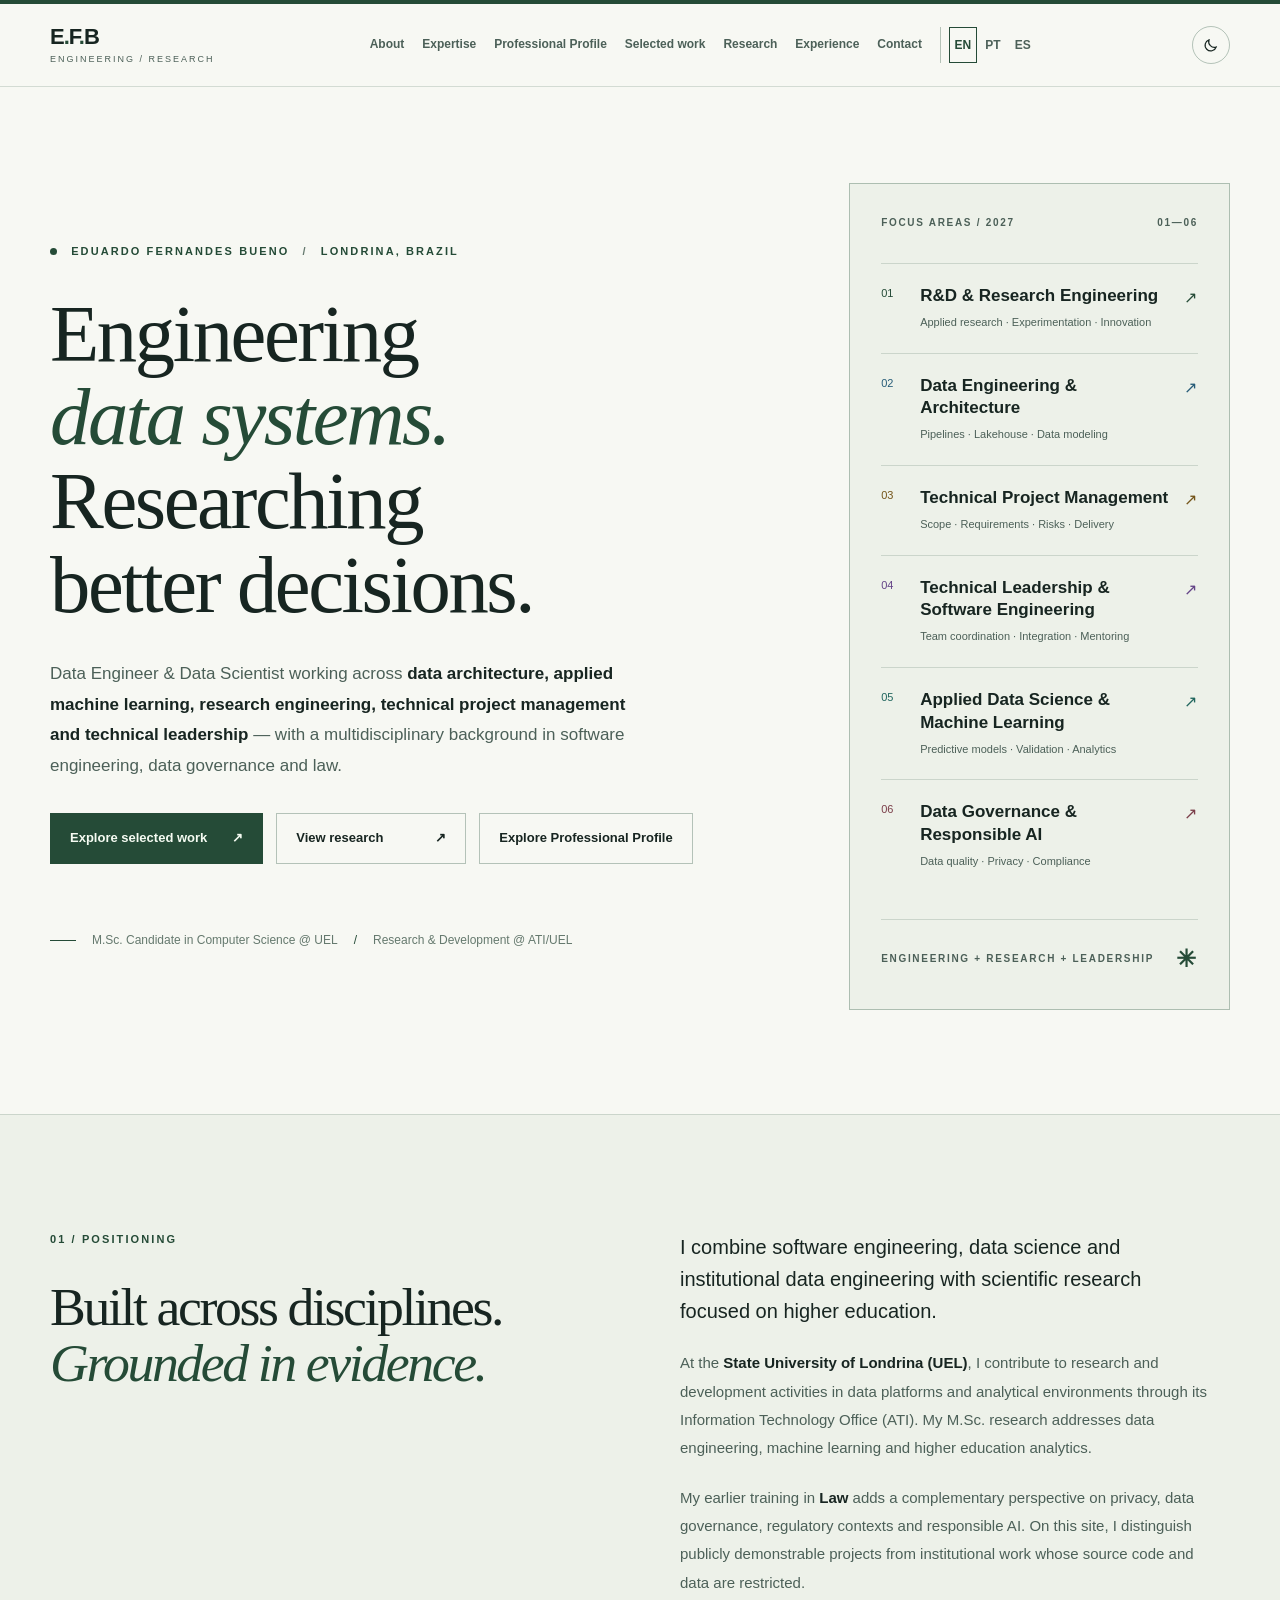
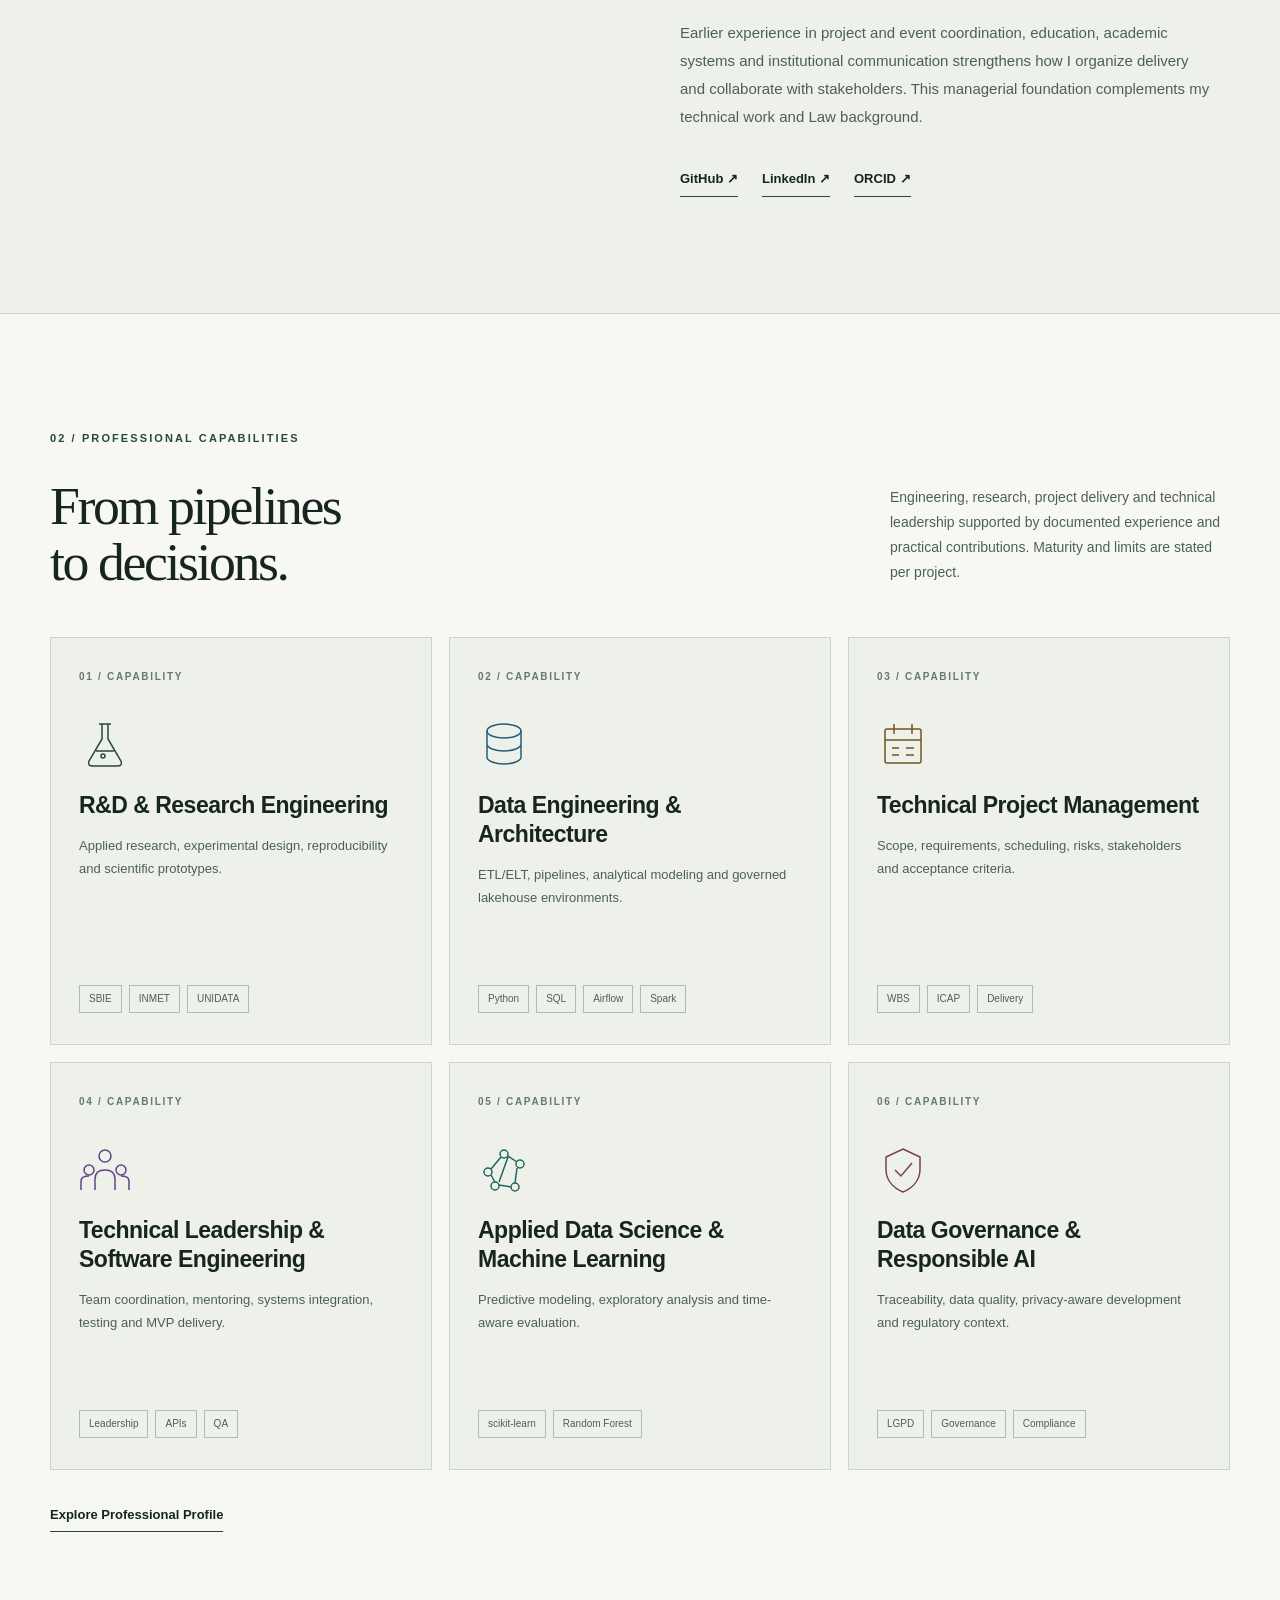
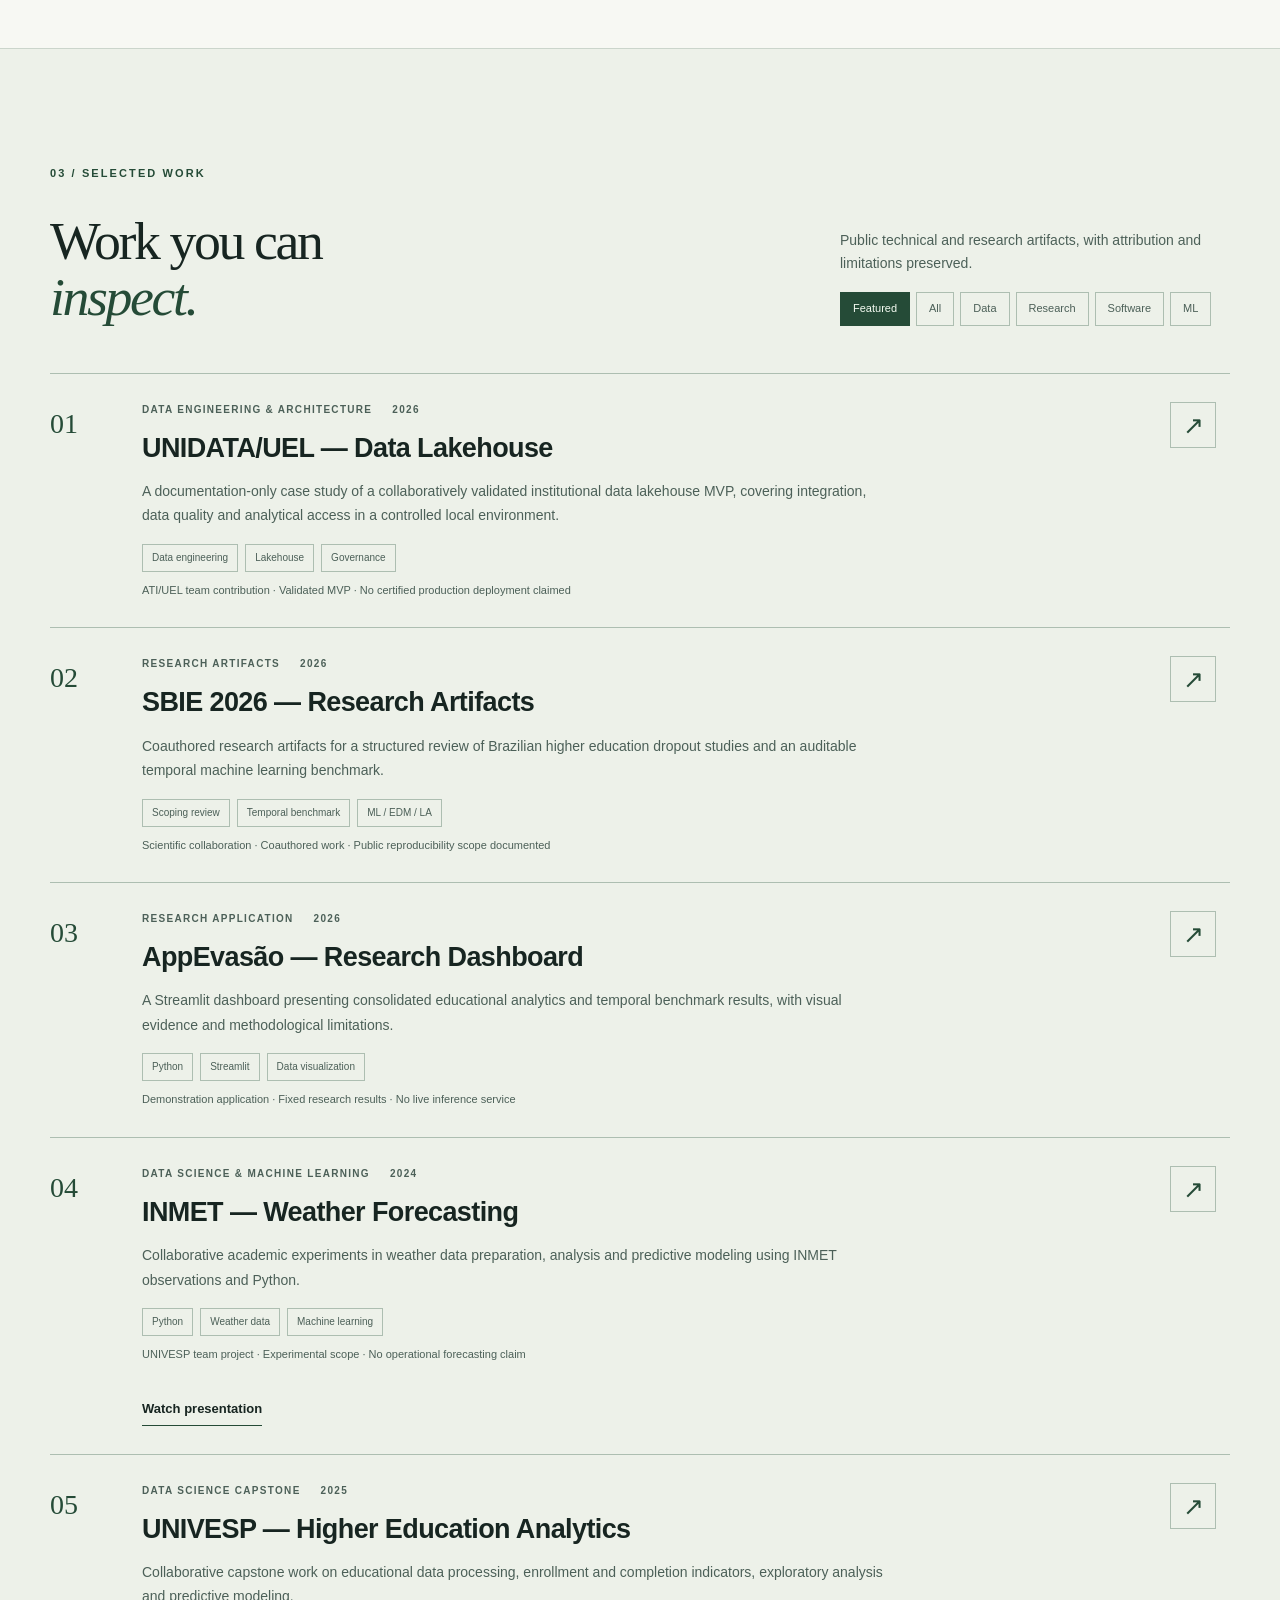
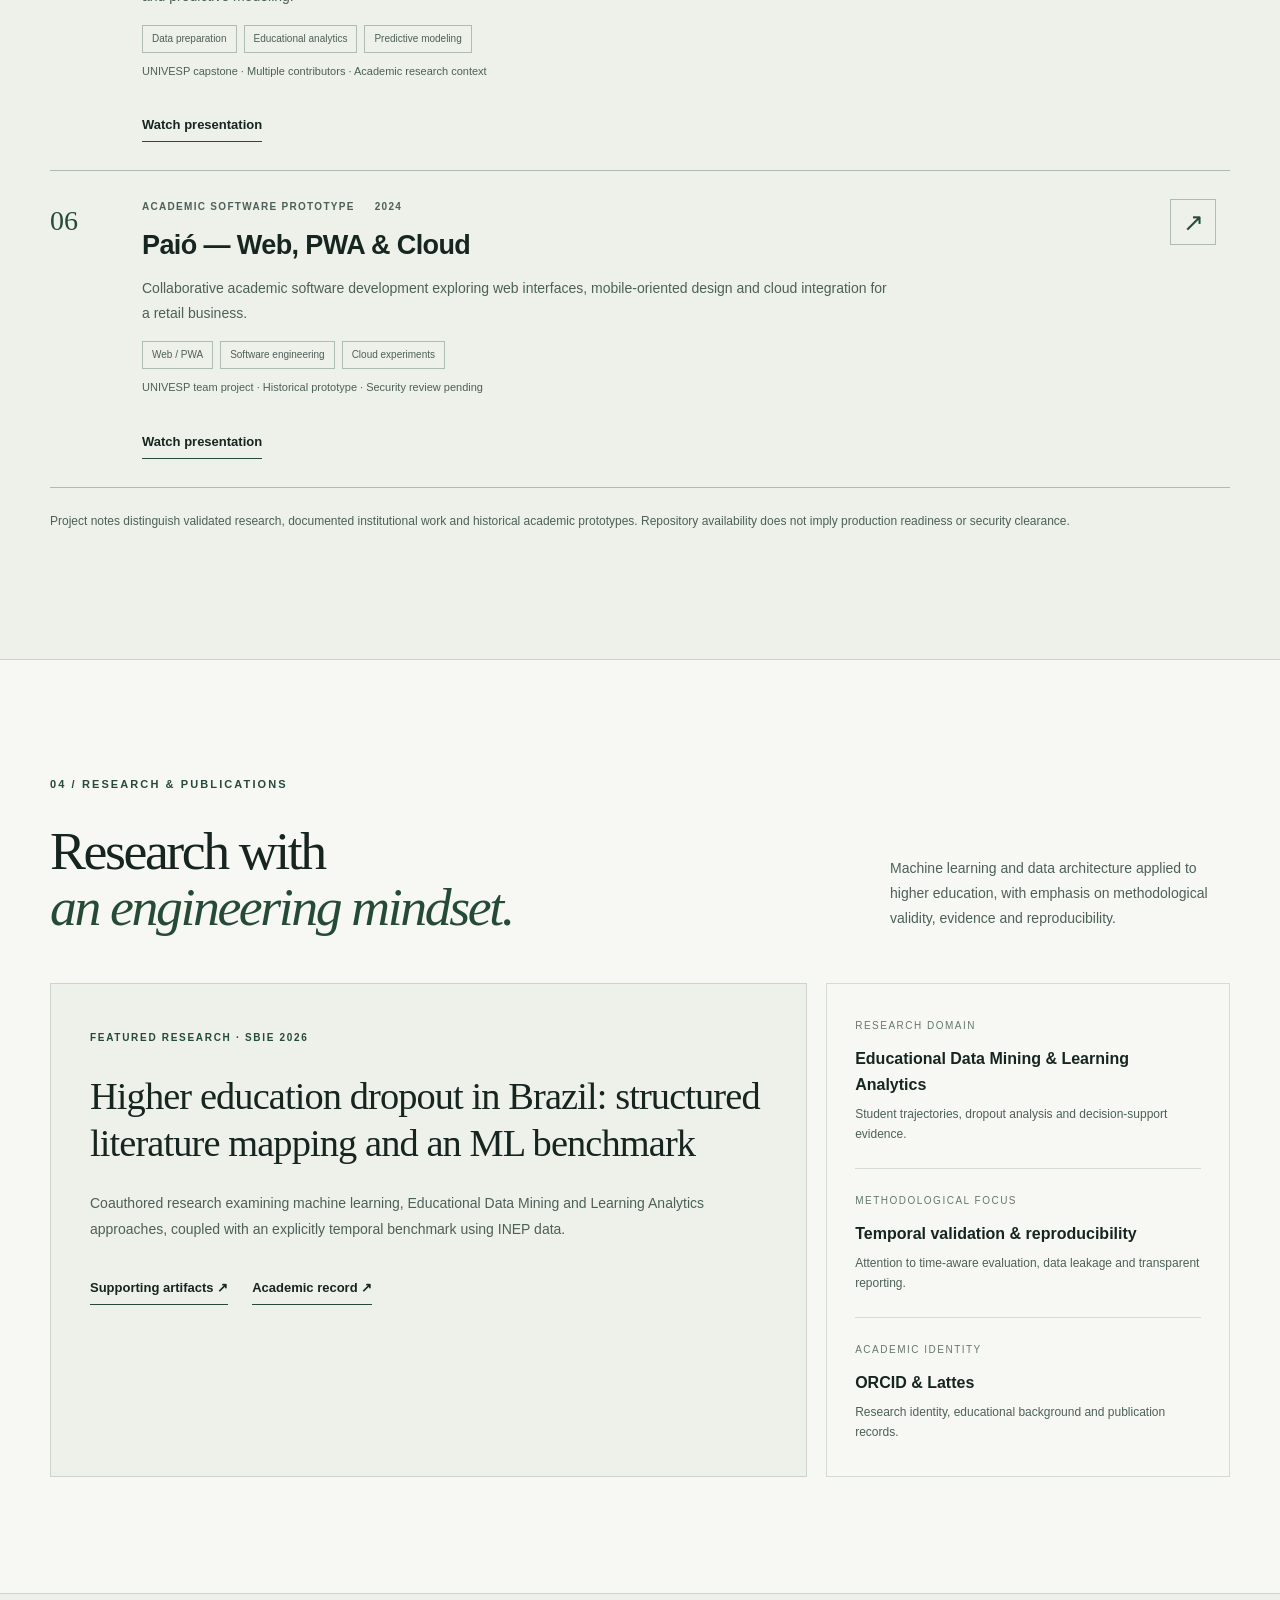
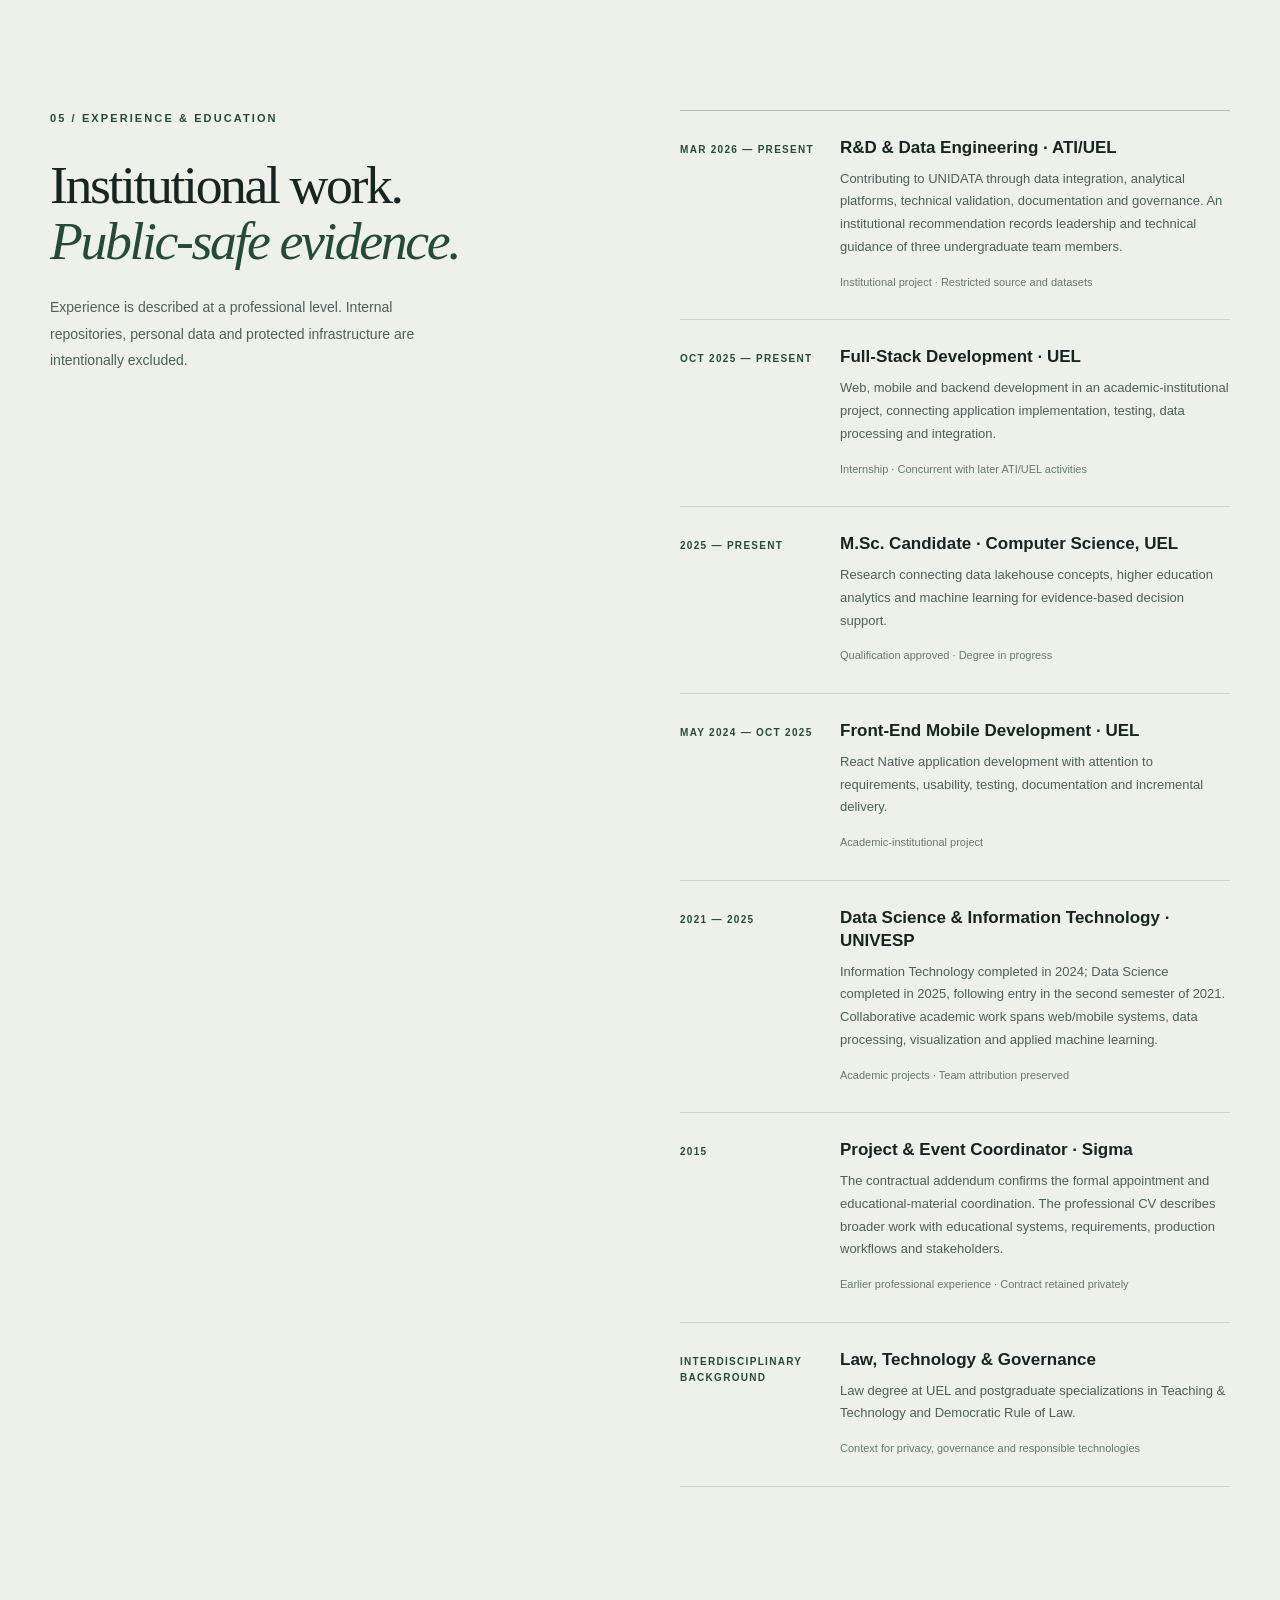
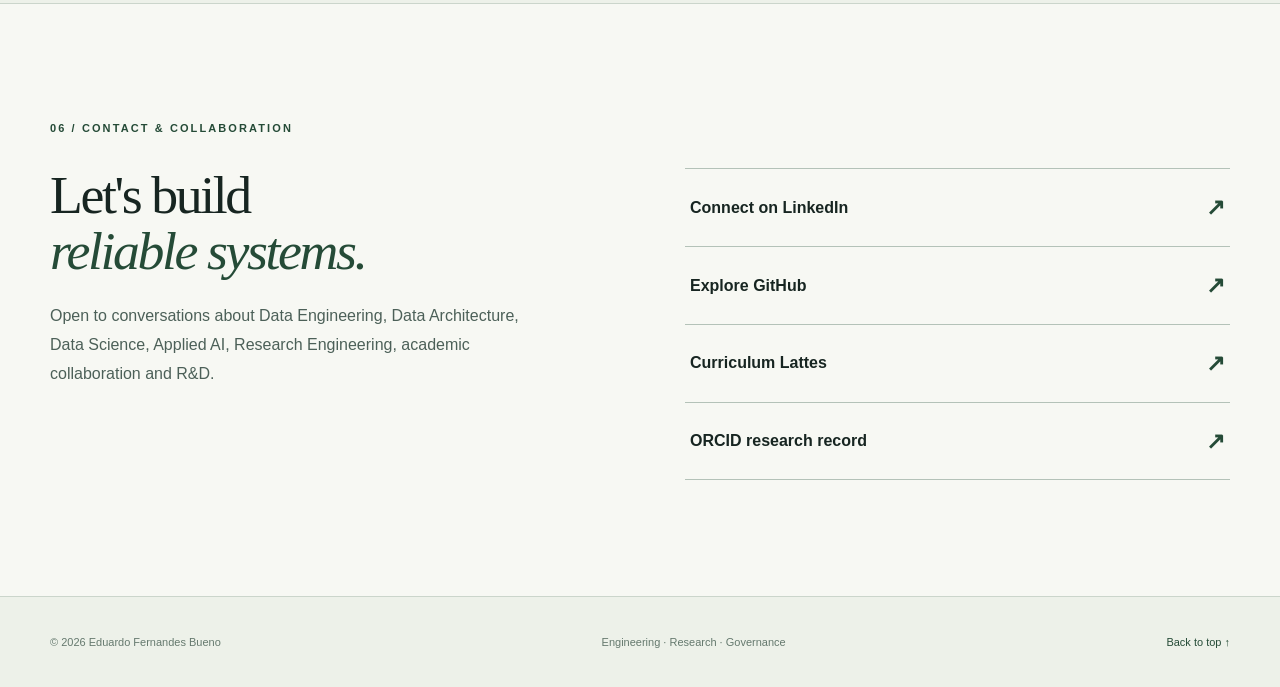
==== commit 37798148: "feat(portfolio): integrate verified academic project video references" ====
--- a/index.html
+++ b/index.html
@@ -180,7 +180,7 @@
               <h3>INMET — Weather Forecasting</h3>
               <p>Collaborative academic experiments in weather data preparation, analysis and predictive modeling using INMET observations and Python.</p>
               <div class="project-tags"><span>Python</span><span>Weather data</span><span>Machine learning</span></div>
-              <div class="project-note">UNIVESP team project · Experimental scope · No operational forecasting claim</div>
+              <div class="project-note">UNIVESP team project · Experimental scope · No operational forecasting claim</div><div class="inline-links video-evidence"><a href="https://youtu.be/aR6N6lBKUOk" target="_blank" rel="noopener noreferrer" aria-label="Watch presentation of INMET academic project on YouTube (opens in a new tab)">Watch presentation</a></div>
             </div>
             <a class="project-link" href="https://github.com/eduardofernandesbueno/project-04-univesp-inmet-weather-forecasting-2024" target="_blank" rel="noopener noreferrer" aria-label="Open INMET — Weather Forecasting repository (opens in a new tab)"><span aria-hidden="true">↗</span></a>
           </article>
@@ -191,7 +191,7 @@
               <h3>UNIVESP — Higher Education Analytics</h3>
               <p>Collaborative capstone work on educational data processing, enrollment and completion indicators, exploratory analysis and predictive modeling.</p>
               <div class="project-tags"><span>Data preparation</span><span>Educational analytics</span><span>Predictive modeling</span></div>
-              <div class="project-note">UNIVESP capstone · Multiple contributors · Academic research context</div>
+              <div class="project-note">UNIVESP capstone · Multiple contributors · Academic research context</div><div class="inline-links video-evidence"><a href="https://youtu.be/R5JOzZOSf8U" target="_blank" rel="noopener noreferrer" aria-label="Watch presentation of UNIVESP Data Science capstone · 2025 on YouTube (opens in a new tab)">Watch presentation</a></div>
             </div>
             <a class="project-link" href="https://github.com/eduardofernandesbueno/univesp-higher-education-dropout-2025" target="_blank" rel="noopener noreferrer" aria-label="Open UNIVESP — Higher Education Analytics repository (opens in a new tab)"><span aria-hidden="true">↗</span></a>
           </article>
@@ -202,7 +202,7 @@
               <h3>Paió — Web, PWA &amp; Cloud</h3>
               <p>Collaborative academic software development exploring web interfaces, mobile-oriented design and cloud integration for a retail business.</p>
               <div class="project-tags"><span>Web / PWA</span><span>Software engineering</span><span>Cloud experiments</span></div>
-              <div class="project-note">UNIVESP team project · Historical prototype · Security review pending</div>
+              <div class="project-note">UNIVESP team project · Historical prototype · Security review pending</div><div class="inline-links video-evidence"><a href="https://youtu.be/LHl9hPPkEwA" target="_blank" rel="noopener noreferrer" aria-label="Watch presentation of Paió · Integrated Project III on YouTube (opens in a new tab)">Watch presentation</a></div>
             </div>
             <a class="project-link" href="https://github.com/eduardofernandesbueno/project-03-univesp-paio-pwa-cloud-app-2024" target="_blank" rel="noopener noreferrer" aria-label="Open Paió — Web, PWA &amp; Cloud repository (opens in a new tab)"><span aria-hidden="true">↗</span></a>
           </article>
@@ -213,7 +213,7 @@
               <h3>Higher Education Dropout — Streamlit &amp; INEP/MEC</h3>
               <p>Exploratory Machine Learning application developed during UEL master&#x27;s coursework, combining Python, Streamlit, Pandas and scikit-learn for educational data analysis and interactive model experimentation using INEP/MEC data.</p>
               <div class="project-tags"><span>Python</span><span>Streamlit</span><span>scikit-learn</span></div>
-              <div class="project-note">Academic experimental prototype · Model evaluation limitations documented</div>
+              <div class="project-note">Academic experimental prototype · Model evaluation limitations documented</div><div class="inline-links video-evidence"><a href="https://youtu.be/J4HJlpyYT8M" target="_blank" rel="noopener noreferrer" aria-label="Watch demonstration of 2025 UEL Streamlit ML prototype on YouTube (opens in a new tab)">Watch demonstration</a></div>
             </div>
             <a class="project-link" href="https://github.com/eduardofernandesbueno/streamlit-evasao-inep-2025" target="_blank" rel="noopener noreferrer" aria-label="Open Higher Education Dropout — Streamlit &amp; INEP/MEC repository (opens in a new tab)"><span aria-hidden="true">↗</span></a>
           </article>
@@ -246,7 +246,7 @@
               <h3>Paió — Full-Stack Web &amp; Cloud Integration</h3>
               <p>Collaborative UNIVESP project extending a customer management web application through HTML5, CSS3, Bootstrap, JavaScript, PHP, MySQL, Microsoft Azure integration and exploratory accessibility evaluation.</p>
               <div class="project-tags"><span>PHP</span><span>MySQL</span><span>Microsoft Azure</span></div>
-              <div class="project-note">Collaborative academic software · Historical prototype and cloud integration experiments</div>
+              <div class="project-note">Collaborative academic software · Historical prototype and cloud integration experiments</div><div class="inline-links video-evidence"><a href="https://youtu.be/U-pEDKSwSPA" target="_blank" rel="noopener noreferrer" aria-label="Watch presentation of Paió · Integrated Project II on YouTube (opens in a new tab)">Watch presentation</a></div>
             </div>
             <a class="project-link" href="https://github.com/eduardofernandesbueno/project-02-univesp-paio-web-cloud-2023" target="_blank" rel="noopener noreferrer" aria-label="Open Paió — Full-Stack Web &amp; Cloud Integration repository (opens in a new tab)"><span aria-hidden="true">↗</span></a>
           </article>
@@ -257,7 +257,7 @@
               <h3>Paió — Customer Management Web Application</h3>
               <p>Initial collaborative UNIVESP web application prototype supporting customer registration and relational data persistence using HTML5, CSS3, Bootstrap, PHP, SQL and MySQL.</p>
               <div class="project-tags"><span>PHP</span><span>MySQL</span><span>Bootstrap</span></div>
-              <div class="project-note">Collaborative academic prototype · Local database integration and historical implementation</div>
+              <div class="project-note">Collaborative academic prototype · Local database integration and historical implementation</div><div class="inline-links video-evidence"><a href="https://youtu.be/wp8_hPguMc8" target="_blank" rel="noopener noreferrer" aria-label="Watch presentation of Paió · Integrated Project I on YouTube (opens in a new tab)">Watch presentation</a></div>
             </div>
             <a class="project-link" href="https://github.com/eduardofernandesbueno/project-01-univesp-paio-customer-management-2023" target="_blank" rel="noopener noreferrer" aria-label="Open Paió — Customer Management Web Application repository (opens in a new tab)"><span aria-hidden="true">↗</span></a>
           </article>
